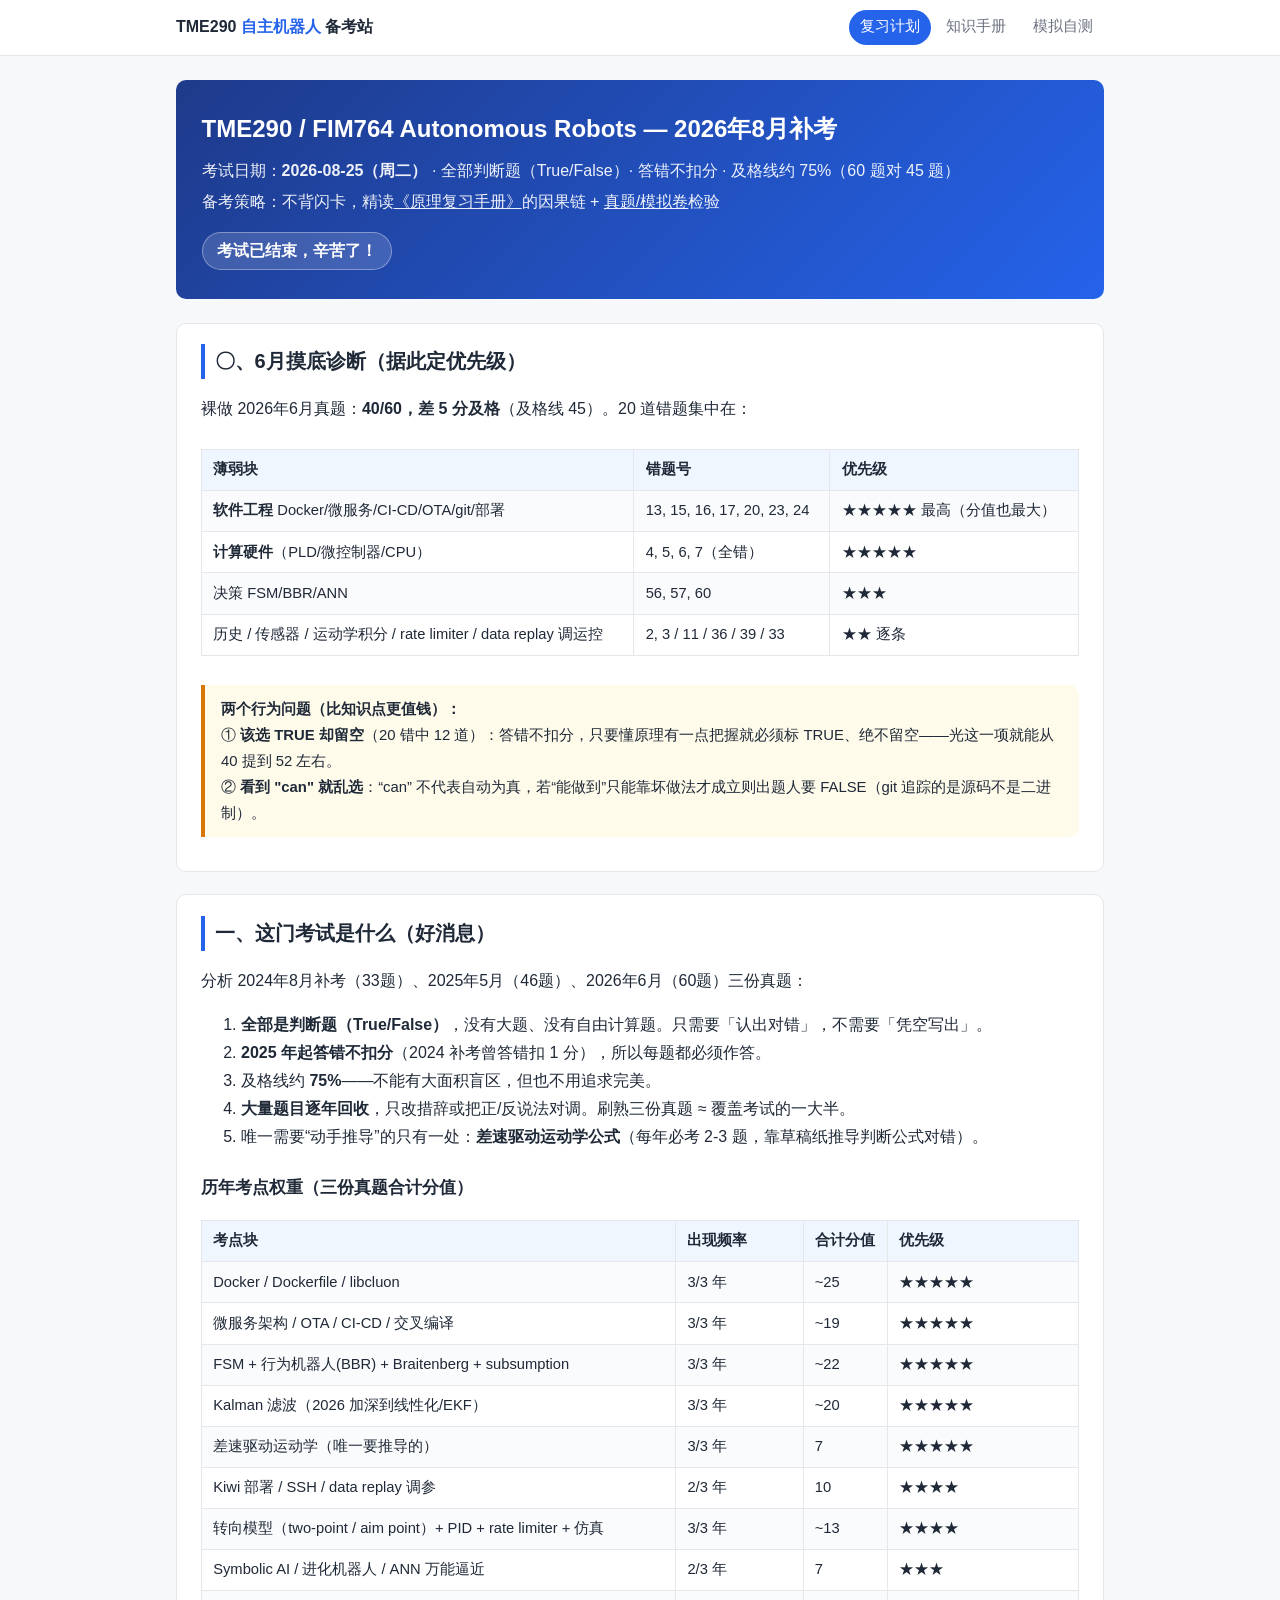
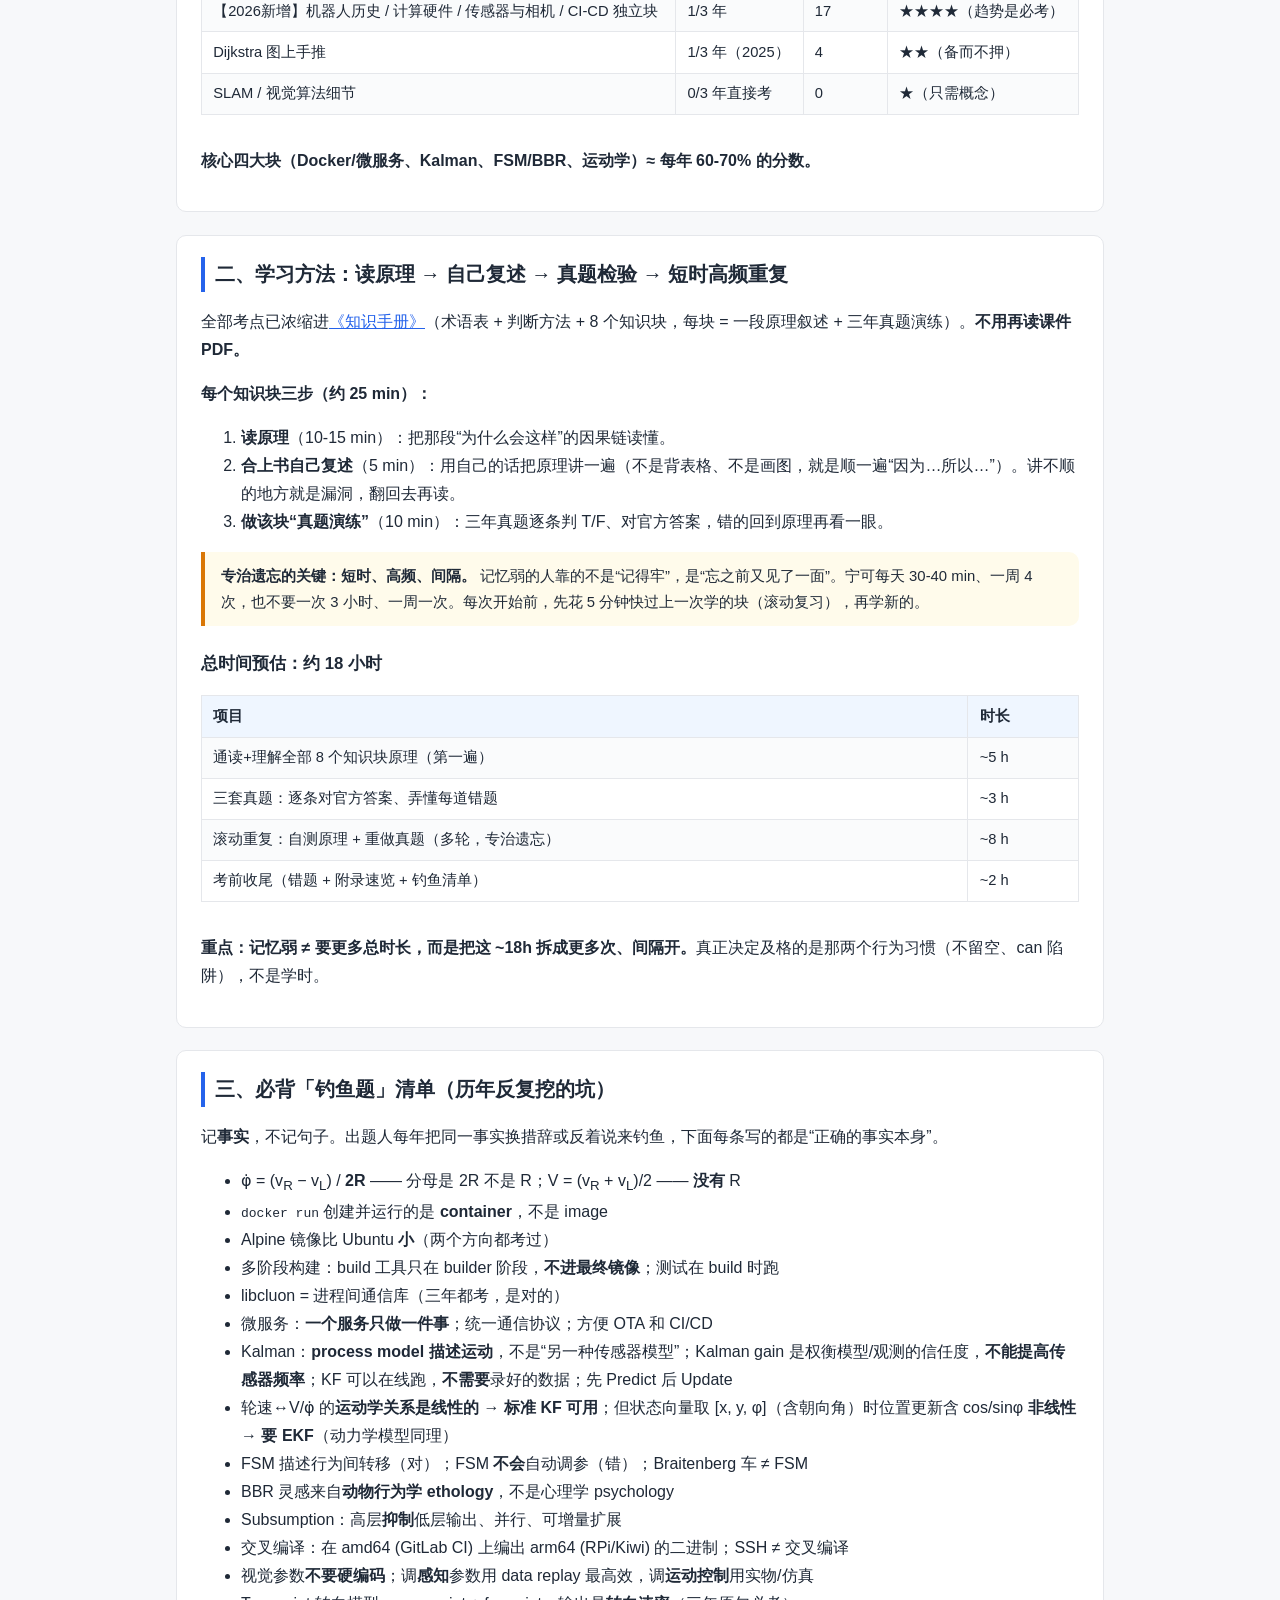
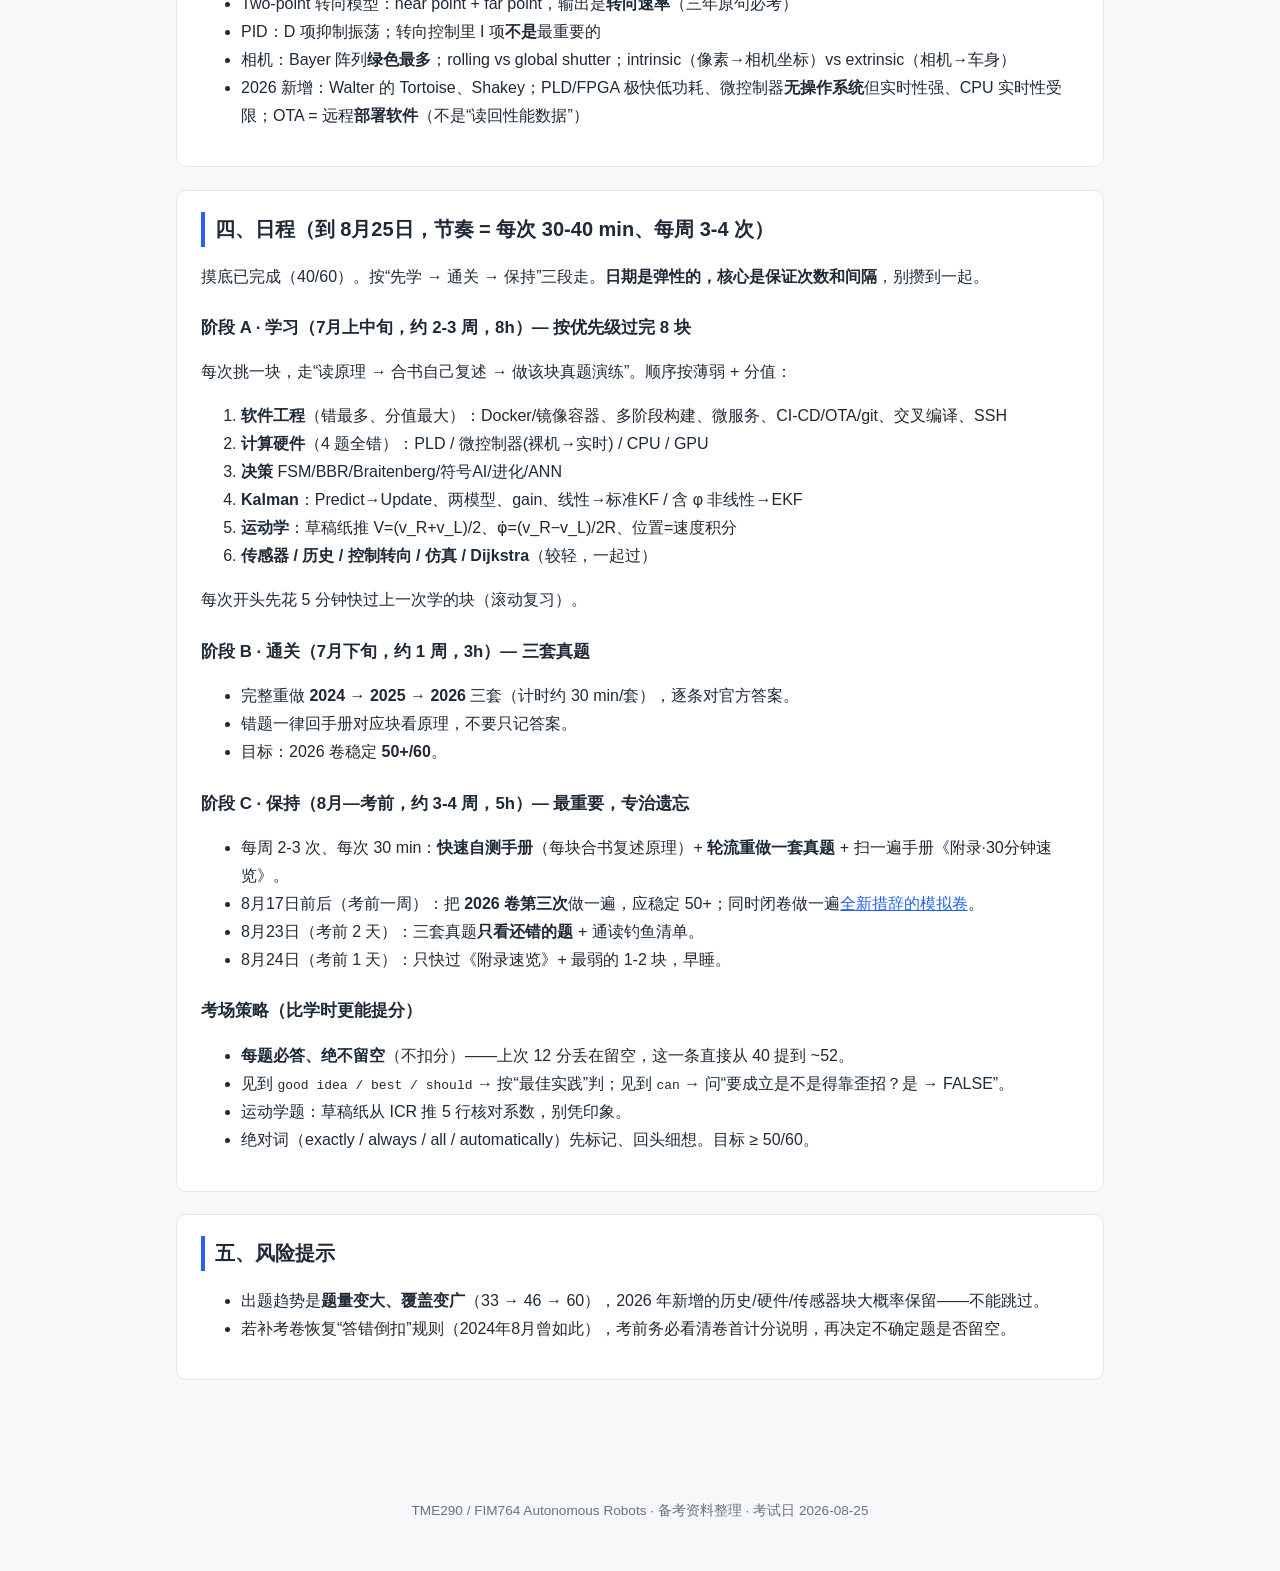
==== index.html @ 830fa100 "TME290 备考网站：复习计划 + 知识手册 + 交互式模拟自测 Co-Authored-By: Claude Fable 5 <noreply@anthropic.com>" ====
<!DOCTYPE html>
<html lang="zh-CN">
<head>
<meta charset="UTF-8">
<meta name="viewport" content="width=device-width, initial-scale=1.0">
<title>TME290 补考备考 · 复习计划</title>
<link rel="stylesheet" href="style.css">
<link rel="icon" href="data:image/svg+xml,<svg xmlns='http://www.w3.org/2000/svg' viewBox='0 0 100 100'><text y='.9em' font-size='90'>🤖</text></svg>">
</head>
<body>

<nav class="nav">
  <div class="nav-inner">
    <a class="brand" href="index.html">TME290 <span>自主机器人</span> 备考站</a>
    <div class="links">
      <a href="index.html" class="active">复习计划</a>
      <a href="handbook.html">知识手册</a>
      <a href="exam.html">模拟自测</a>
    </div>
  </div>
</nav>

<div class="wrap">

<div class="hero">
  <h1>TME290 / FIM764 Autonomous Robots — 2026年8月补考</h1>
  <p>考试日期：<strong>2026-08-25（周二）</strong> · 全部判断题（True/False）· 答错不扣分 · 及格线约 75%（60 题对 45 题）</p>
  <p>备考策略：不背闪卡，精读<a href="handbook.html" style="color:#fff;text-decoration:underline">《原理复习手册》</a>的因果链 + <a href="exam.html" style="color:#fff;text-decoration:underline">真题/模拟卷</a>检验</p>
  <div class="countdown" id="countdown"></div>
</div>

<div class="card">
  <h2>〇、6月摸底诊断（据此定优先级）</h2>
  <p>裸做 2026年6月真题：<strong>40/60，差 5 分及格</strong>（及格线 45）。20 道错题集中在：</p>
  <div class="table-scroll">
  <table>
    <tr><th>薄弱块</th><th>错题号</th><th>优先级</th></tr>
    <tr><td><strong>软件工程</strong> Docker/微服务/CI-CD/OTA/git/部署</td><td>13, 15, 16, 17, 20, 23, 24</td><td>★★★★★ 最高（分值也最大）</td></tr>
    <tr><td><strong>计算硬件</strong>（PLD/微控制器/CPU）</td><td>4, 5, 6, 7（全错）</td><td>★★★★★</td></tr>
    <tr><td>决策 FSM/BBR/ANN</td><td>56, 57, 60</td><td>★★★</td></tr>
    <tr><td>历史 / 传感器 / 运动学积分 / rate limiter / data replay 调运控</td><td>2, 3 / 11 / 36 / 39 / 33</td><td>★★ 逐条</td></tr>
  </table>
  </div>
  <div class="hint">
    <strong>两个行为问题（比知识点更值钱）：</strong><br>
    ① <strong>该选 TRUE 却留空</strong>（20 错中 12 道）：答错不扣分，只要懂原理有一点把握就必须标 TRUE、绝不留空——光这一项就能从 40 提到 52 左右。<br>
    ② <strong>看到 "can" 就乱选</strong>：“can” 不代表自动为真，若“能做到”只能靠坏做法才成立则出题人要 FALSE（git 追踪的是源码不是二进制）。
  </div>
</div>

<div class="card">
  <h2>一、这门考试是什么（好消息）</h2>
  <p>分析 2024年8月补考（33题）、2025年5月（46题）、2026年6月（60题）三份真题：</p>
  <ol>
    <li><strong>全部是判断题（True/False）</strong>，没有大题、没有自由计算题。只需要「认出对错」，不需要「凭空写出」。</li>
    <li><strong>2025 年起答错不扣分</strong>（2024 补考曾答错扣 1 分），所以每题都必须作答。</li>
    <li>及格线约 <strong>75%</strong>——不能有大面积盲区，但也不用追求完美。</li>
    <li><strong>大量题目逐年回收</strong>，只改措辞或把正/反说法对调。刷熟三份真题 ≈ 覆盖考试的一大半。</li>
    <li>唯一需要“动手推导”的只有一处：<strong>差速驱动运动学公式</strong>（每年必考 2-3 题，靠草稿纸推导判断公式对错）。</li>
  </ol>

  <h3>历年考点权重（三份真题合计分值）</h3>
  <div class="table-scroll">
  <table>
    <tr><th>考点块</th><th>出现频率</th><th>合计分值</th><th>优先级</th></tr>
    <tr><td>Docker / Dockerfile / libcluon</td><td>3/3 年</td><td>~25</td><td>★★★★★</td></tr>
    <tr><td>微服务架构 / OTA / CI-CD / 交叉编译</td><td>3/3 年</td><td>~19</td><td>★★★★★</td></tr>
    <tr><td>FSM + 行为机器人(BBR) + Braitenberg + subsumption</td><td>3/3 年</td><td>~22</td><td>★★★★★</td></tr>
    <tr><td>Kalman 滤波（2026 加深到线性化/EKF）</td><td>3/3 年</td><td>~20</td><td>★★★★★</td></tr>
    <tr><td>差速驱动运动学（唯一要推导的）</td><td>3/3 年</td><td>7</td><td>★★★★★</td></tr>
    <tr><td>Kiwi 部署 / SSH / data replay 调参</td><td>2/3 年</td><td>10</td><td>★★★★</td></tr>
    <tr><td>转向模型（two-point / aim point）+ PID + rate limiter + 仿真</td><td>3/3 年</td><td>~13</td><td>★★★★</td></tr>
    <tr><td>Symbolic AI / 进化机器人 / ANN 万能逼近</td><td>2/3 年</td><td>7</td><td>★★★</td></tr>
    <tr><td>【2026新增】机器人历史 / 计算硬件 / 传感器与相机 / CI-CD 独立块</td><td>1/3 年</td><td>17</td><td>★★★★（趋势是必考）</td></tr>
    <tr><td>Dijkstra 图上手推</td><td>1/3 年（2025）</td><td>4</td><td>★★（备而不押）</td></tr>
    <tr><td>SLAM / 视觉算法细节</td><td>0/3 年直接考</td><td>0</td><td>★（只需概念）</td></tr>
  </table>
  </div>
  <p><strong>核心四大块（Docker/微服务、Kalman、FSM/BBR、运动学）≈ 每年 60-70% 的分数。</strong></p>
</div>

<div class="card">
  <h2>二、学习方法：读原理 → 自己复述 → 真题检验 → 短时高频重复</h2>
  <p>全部考点已浓缩进<a href="handbook.html">《知识手册》</a>（术语表 + 判断方法 + 8 个知识块，每块 = 一段原理叙述 + 三年真题演练）。<strong>不用再读课件 PDF。</strong></p>
  <p><strong>每个知识块三步（约 25 min）：</strong></p>
  <ol>
    <li><strong>读原理</strong>（10-15 min）：把那段“为什么会这样”的因果链读懂。</li>
    <li><strong>合上书自己复述</strong>（5 min）：用自己的话把原理讲一遍（不是背表格、不是画图，就是顺一遍“因为…所以…”）。讲不顺的地方就是漏洞，翻回去再读。</li>
    <li><strong>做该块“真题演练”</strong>（10 min）：三年真题逐条判 T/F、对官方答案，错的回到原理再看一眼。</li>
  </ol>
  <div class="hint">
    <strong>专治遗忘的关键：短时、高频、间隔。</strong>
    记忆弱的人靠的不是“记得牢”，是“忘之前又见了一面”。宁可每天 30-40 min、一周 4 次，也不要一次 3 小时、一周一次。每次开始前，先花 5 分钟快过上一次学的块（滚动复习），再学新的。
  </div>
  <h3>总时间预估：约 18 小时</h3>
  <div class="table-scroll">
  <table>
    <tr><th>项目</th><th>时长</th></tr>
    <tr><td>通读+理解全部 8 个知识块原理（第一遍）</td><td>~5 h</td></tr>
    <tr><td>三套真题：逐条对官方答案、弄懂每道错题</td><td>~3 h</td></tr>
    <tr><td>滚动重复：自测原理 + 重做真题（多轮，专治遗忘）</td><td>~8 h</td></tr>
    <tr><td>考前收尾（错题 + 附录速览 + 钓鱼清单）</td><td>~2 h</td></tr>
  </table>
  </div>
  <p><strong>重点：记忆弱 ≠ 要更多总时长，而是把这 ~18h 拆成更多次、间隔开。</strong>真正决定及格的是那两个行为习惯（不留空、can 陷阱），不是学时。</p>
</div>

<div class="card">
  <h2>三、必背「钓鱼题」清单（历年反复挖的坑）</h2>
  <p>记<strong>事实</strong>，不记句子。出题人每年把同一事实换措辞或反着说来钓鱼，下面每条写的都是“正确的事实本身”。</p>
  <ul>
    <li>φ̇ = (v<sub>R</sub> − v<sub>L</sub>) / <strong>2R</strong> —— 分母是 2R 不是 R；V = (v<sub>R</sub> + v<sub>L</sub>)/2 —— <strong>没有</strong> R</li>
    <li><code>docker run</code> 创建并运行的是 <strong>container</strong>，不是 image</li>
    <li>Alpine 镜像比 Ubuntu <strong>小</strong>（两个方向都考过）</li>
    <li>多阶段构建：build 工具只在 builder 阶段，<strong>不进最终镜像</strong>；测试在 build 时跑</li>
    <li>libcluon = 进程间通信库（三年都考，是对的）</li>
    <li>微服务：<strong>一个服务只做一件事</strong>；统一通信协议；方便 OTA 和 CI/CD</li>
    <li>Kalman：<strong>process model 描述运动</strong>，不是“另一种传感器模型”；Kalman gain 是权衡模型/观测的信任度，<strong>不能提高传感器频率</strong>；KF 可以在线跑，<strong>不需要</strong>录好的数据；先 Predict 后 Update</li>
    <li>轮速↔V/φ̇ 的<strong>运动学关系是线性的 → 标准 KF 可用</strong>；但状态向量取 [x, y, φ]（含朝向角）时位置更新含 cos/sinφ <strong>非线性 → 要 EKF</strong>（动力学模型同理）</li>
    <li>FSM 描述行为间转移（对）；FSM <strong>不会</strong>自动调参（错）；Braitenberg 车 ≠ FSM</li>
    <li>BBR 灵感来自<strong>动物行为学 ethology</strong>，不是心理学 psychology</li>
    <li>Subsumption：高层<strong>抑制</strong>低层输出、并行、可增量扩展</li>
    <li>交叉编译：在 amd64 (GitLab CI) 上编出 arm64 (RPi/Kiwi) 的二进制；SSH ≠ 交叉编译</li>
    <li>视觉参数<strong>不要硬编码</strong>；调<strong>感知</strong>参数用 data replay 最高效，调<strong>运动控制</strong>用实物/仿真</li>
    <li>Two-point 转向模型：near point + far point，输出是<strong>转向速率</strong>（三年原句必考）</li>
    <li>PID：D 项抑制振荡；转向控制里 I 项<strong>不是</strong>最重要的</li>
    <li>相机：Bayer 阵列<strong>绿色最多</strong>；rolling vs global shutter；intrinsic（像素→相机坐标）vs extrinsic（相机→车身）</li>
    <li>2026 新增：Walter 的 Tortoise、Shakey；PLD/FPGA 极快低功耗、微控制器<strong>无操作系统</strong>但实时性强、CPU 实时性受限；OTA = 远程<strong>部署软件</strong>（不是“读回性能数据”）</li>
  </ul>
</div>

<div class="card">
  <h2>四、日程（到 8月25日，节奏 = 每次 30-40 min、每周 3-4 次）</h2>
  <p>摸底已完成（40/60）。按“先学 → 通关 → 保持”三段走。<strong>日期是弹性的，核心是保证次数和间隔</strong>，别攒到一起。</p>

  <h3>阶段 A · 学习（7月上中旬，约 2-3 周，8h）— 按优先级过完 8 块</h3>
  <p>每次挑一块，走“读原理 → 合书自己复述 → 做该块真题演练”。顺序按薄弱 + 分值：</p>
  <ol>
    <li><strong>软件工程</strong>（错最多、分值最大）：Docker/镜像容器、多阶段构建、微服务、CI-CD/OTA/git、交叉编译、SSH</li>
    <li><strong>计算硬件</strong>（4 题全错）：PLD / 微控制器(裸机→实时) / CPU / GPU</li>
    <li><strong>决策</strong> FSM/BBR/Braitenberg/符号AI/进化/ANN</li>
    <li><strong>Kalman</strong>：Predict→Update、两模型、gain、线性→标准KF / 含 φ 非线性→EKF</li>
    <li><strong>运动学</strong>：草稿纸推 V=(v_R+v_L)/2、φ̇=(v_R−v_L)/2R、位置=速度积分</li>
    <li><strong>传感器 / 历史 / 控制转向 / 仿真 / Dijkstra</strong>（较轻，一起过）</li>
  </ol>
  <p>每次开头先花 5 分钟快过上一次学的块（滚动复习）。</p>

  <h3>阶段 B · 通关（7月下旬，约 1 周，3h）— 三套真题</h3>
  <ul>
    <li>完整重做 <strong>2024 → 2025 → 2026</strong> 三套（计时约 30 min/套），逐条对官方答案。</li>
    <li>错题一律回手册对应块看原理，不要只记答案。</li>
    <li>目标：2026 卷稳定 <strong>50+/60</strong>。</li>
  </ul>

  <h3>阶段 C · 保持（8月—考前，约 3-4 周，5h）— 最重要，专治遗忘</h3>
  <ul>
    <li>每周 2-3 次、每次 30 min：<strong>快速自测手册</strong>（每块合书复述原理）+ <strong>轮流重做一套真题</strong> + 扫一遍手册《附录·30分钟速览》。</li>
    <li>8月17日前后（考前一周）：把 <strong>2026 卷第三次</strong>做一遍，应稳定 50+；同时闭卷做一遍<a href="exam.html">全新措辞的模拟卷</a>。</li>
    <li>8月23日（考前 2 天）：三套真题<strong>只看还错的题</strong> + 通读钓鱼清单。</li>
    <li>8月24日（考前 1 天）：只快过《附录速览》+ 最弱的 1-2 块，早睡。</li>
  </ul>

  <h3>考场策略（比学时更能提分）</h3>
  <ul>
    <li><strong>每题必答、绝不留空</strong>（不扣分）——上次 12 分丢在留空，这一条直接从 40 提到 ~52。</li>
    <li>见到 <code>good idea / best / should</code> → 按“最佳实践”判；见到 <code>can</code> → 问“要成立是不是得靠歪招？是 → FALSE”。</li>
    <li>运动学题：草稿纸从 ICR 推 5 行核对系数，别凭印象。</li>
    <li>绝对词（exactly / always / all / automatically）先标记、回头细想。目标 ≥ 50/60。</li>
  </ul>
</div>

<div class="card">
  <h2>五、风险提示</h2>
  <ul>
    <li>出题趋势是<strong>题量变大、覆盖变广</strong>（33 → 46 → 60），2026 年新增的历史/硬件/传感器块大概率保留——不能跳过。</li>
    <li>若补考卷恢复“答错倒扣”规则（2024年8月曾如此），考前务必看清卷首计分说明，再决定不确定题是否留空。</li>
  </ul>
</div>

</div>

<footer>TME290 / FIM764 Autonomous Robots · 备考资料整理 · 考试日 2026-08-25</footer>

<script>
(function () {
  var exam = new Date(2026, 7, 25); // 2026-08-25
  var days = Math.ceil((exam - new Date()) / 86400000);
  var el = document.getElementById('countdown');
  if (days > 1) el.textContent = '距考试还有 ' + days + ' 天';
  else if (days === 1) el.textContent = '明天考试，早睡！';
  else if (days === 0) el.textContent = '今天考试，每题必答、绝不留空！';
  else el.textContent = '考试已结束，辛苦了！';
})();
</script>
</body>
</html>
---- style.css ----
:root {
  --bg: #f7f8fa;
  --card: #ffffff;
  --ink: #1f2937;
  --muted: #6b7280;
  --line: #e5e7eb;
  --accent: #2563eb;
  --accent-soft: #eff6ff;
  --true: #059669;
  --true-soft: #ecfdf5;
  --false: #dc2626;
  --false-soft: #fef2f2;
  --warn: #d97706;
  --warn-soft: #fffbeb;
  --radius: 10px;
}

* { box-sizing: border-box; }

html { scroll-behavior: smooth; scroll-padding-top: 4.5rem; }

body {
  margin: 0;
  font-family: -apple-system, BlinkMacSystemFont, "Segoe UI", "PingFang SC",
    "Hiragino Sans GB", "Microsoft YaHei", "Noto Sans SC", sans-serif;
  background: var(--bg);
  color: var(--ink);
  line-height: 1.75;
}

/* ---------- Top nav ---------- */
.nav {
  position: sticky;
  top: 0;
  z-index: 50;
  background: rgba(255, 255, 255, 0.92);
  backdrop-filter: blur(8px);
  border-bottom: 1px solid var(--line);
}
.nav-inner {
  max-width: 960px;
  margin: 0 auto;
  padding: 0.6rem 1rem;
  display: flex;
  align-items: center;
  gap: 1rem;
  flex-wrap: wrap;
}
.nav .brand {
  font-weight: 700;
  color: var(--ink);
  text-decoration: none;
  font-size: 1rem;
}
.nav .brand span { color: var(--accent); }
.nav .links { display: flex; gap: 0.25rem; margin-left: auto; }
.nav .links a {
  text-decoration: none;
  color: var(--muted);
  padding: 0.3rem 0.7rem;
  border-radius: 999px;
  font-size: 0.92rem;
}
.nav .links a:hover { background: var(--accent-soft); color: var(--accent); }
.nav .links a.active { background: var(--accent); color: #fff; }

/* ---------- Layout ---------- */
.wrap { max-width: 960px; margin: 0 auto; padding: 1.5rem 1rem 4rem; }

.hero {
  background: linear-gradient(135deg, #1e3a8a, #2563eb);
  color: #fff;
  border-radius: var(--radius);
  padding: 1.8rem 1.6rem;
  margin-bottom: 1.5rem;
}
.hero h1 { margin: 0 0 0.4rem; font-size: 1.5rem; }
.hero p { margin: 0.2rem 0; opacity: 0.92; }
.hero .countdown {
  display: inline-block;
  margin-top: 0.8rem;
  background: rgba(255, 255, 255, 0.15);
  border: 1px solid rgba(255, 255, 255, 0.35);
  border-radius: 999px;
  padding: 0.25rem 0.9rem;
  font-weight: 600;
}

.card {
  background: var(--card);
  border: 1px solid var(--line);
  border-radius: var(--radius);
  padding: 1.3rem 1.5rem;
  margin-bottom: 1.4rem;
}
.card > h2 { margin-top: 0; }

h2 {
  font-size: 1.25rem;
  border-left: 4px solid var(--accent);
  padding-left: 0.6rem;
  margin: 2rem 0 0.8rem;
}
h3 { font-size: 1.05rem; margin: 1.4rem 0 0.5rem; }

a { color: var(--accent); }

/* ---------- Tables ---------- */
.table-scroll { overflow-x: auto; }
table {
  border-collapse: collapse;
  width: 100%;
  font-size: 0.92rem;
  margin: 0.6rem 0 1rem;
}
th, td {
  border: 1px solid var(--line);
  padding: 0.45rem 0.7rem;
  text-align: left;
  vertical-align: top;
}
th { background: var(--accent-soft); }
tr:nth-child(even) td { background: #fafbfc; }

/* ---------- Badges ---------- */
.badge {
  display: inline-block;
  font-weight: 700;
  font-size: 0.8rem;
  border-radius: 6px;
  padding: 0 0.45rem;
  line-height: 1.5;
  vertical-align: middle;
}
.badge.t { background: var(--true-soft); color: var(--true); border: 1px solid #a7f3d0; }
.badge.f { background: var(--false-soft); color: var(--false); border: 1px solid #fecaca; }
.badge.warn { background: var(--warn-soft); color: var(--warn); border: 1px solid #fde68a; }
.badge.year { background: #f3f4f6; color: var(--muted); border: 1px solid var(--line); font-weight: 600; }

/* ---------- Handbook ---------- */
.principle {
  background: var(--accent-soft);
  border-left: 4px solid var(--accent);
  border-radius: 0 var(--radius) var(--radius) 0;
  padding: 0.9rem 1.1rem;
  margin: 0.8rem 0 1.1rem;
}
.principle p { margin: 0.4rem 0; }

ul.qlist { list-style: none; padding: 0; margin: 0.4rem 0 1.2rem; }
ul.qlist li {
  background: var(--card);
  border: 1px solid var(--line);
  border-radius: 8px;
  padding: 0.55rem 0.8rem;
  margin-bottom: 0.45rem;
  font-size: 0.93rem;
}
ul.qlist li .en { color: var(--ink); }
ul.qlist li .zh { color: var(--muted); display: block; margin-top: 0.15rem; }

dl.terms { margin: 0.5rem 0 1rem; }
dl.terms dt { font-weight: 700; margin-top: 0.7rem; }
dl.terms dd { margin: 0.1rem 0 0 0; color: #374151; }

.toc {
  background: var(--card);
  border: 1px solid var(--line);
  border-radius: var(--radius);
  padding: 0.9rem 1.2rem;
  margin-bottom: 1.5rem;
  font-size: 0.93rem;
}
.toc ol { margin: 0.4rem 0 0; padding-left: 1.4rem; columns: 2; }
.toc ol li { margin: 0.15rem 0; break-inside: avoid; }
@media (max-width: 640px) { .toc ol { columns: 1; } }

.hint {
  background: var(--warn-soft);
  border-left: 4px solid var(--warn);
  border-radius: 0 var(--radius) var(--radius) 0;
  padding: 0.7rem 1rem;
  margin: 0.8rem 0;
  font-size: 0.93rem;
}

/* ---------- Exam ---------- */
.exam-head { display: flex; align-items: center; gap: 1rem; flex-wrap: wrap; }
.exam-head .progress { margin-left: auto; color: var(--muted); font-size: 0.95rem; }

.section-title {
  font-size: 1rem;
  font-weight: 700;
  color: var(--accent);
  margin: 1.8rem 0 0.6rem;
  border-left: 4px solid var(--accent);
  padding-left: 0.6rem;
}

.question {
  background: var(--card);
  border: 1px solid var(--line);
  border-radius: var(--radius);
  padding: 0.8rem 1rem;
  margin-bottom: 0.6rem;
}
.question .stem { margin: 0 0 0.5rem; }
.question .num { font-weight: 700; color: var(--accent); margin-right: 0.4rem; }
.tf { display: flex; gap: 0.5rem; }
.tf button {
  font: inherit;
  font-weight: 700;
  padding: 0.25rem 1.3rem;
  border-radius: 8px;
  border: 1.5px solid var(--line);
  background: #fff;
  color: var(--muted);
  cursor: pointer;
}
.tf button:hover { border-color: var(--accent); color: var(--accent); }
.tf button.sel-t { background: var(--true); border-color: var(--true); color: #fff; }
.tf button.sel-f { background: var(--false); border-color: var(--false); color: #fff; }

.question.correct { border-color: #a7f3d0; background: var(--true-soft); }
.question.wrong { border-color: #fecaca; background: var(--false-soft); }
.question.blank-q { border-color: #fde68a; background: var(--warn-soft); }

.explain {
  margin-top: 0.5rem;
  padding-top: 0.5rem;
  border-top: 1px dashed var(--line);
  font-size: 0.9rem;
  color: #374151;
}

.exam-actions {
  position: sticky;
  bottom: 0;
  background: rgba(247, 248, 250, 0.95);
  backdrop-filter: blur(6px);
  padding: 0.8rem 0;
  display: flex;
  gap: 0.8rem;
  align-items: center;
  border-top: 1px solid var(--line);
}
.btn {
  font: inherit;
  font-weight: 600;
  padding: 0.5rem 1.4rem;
  border-radius: 8px;
  border: none;
  cursor: pointer;
}
.btn.primary { background: var(--accent); color: #fff; }
.btn.primary:hover { background: #1d4ed8; }
.btn.ghost { background: #fff; border: 1px solid var(--line); color: var(--muted); }
.btn.ghost:hover { color: var(--ink); }

.result-banner {
  border-radius: var(--radius);
  padding: 1.1rem 1.4rem;
  margin-bottom: 1.2rem;
  font-size: 1.05rem;
  border: 1px solid var(--line);
  background: var(--card);
}
.result-banner .score { font-size: 1.9rem; font-weight: 800; color: var(--accent); }

footer {
  text-align: center;
  color: var(--muted);
  font-size: 0.85rem;
  padding: 2rem 1rem 3rem;
}
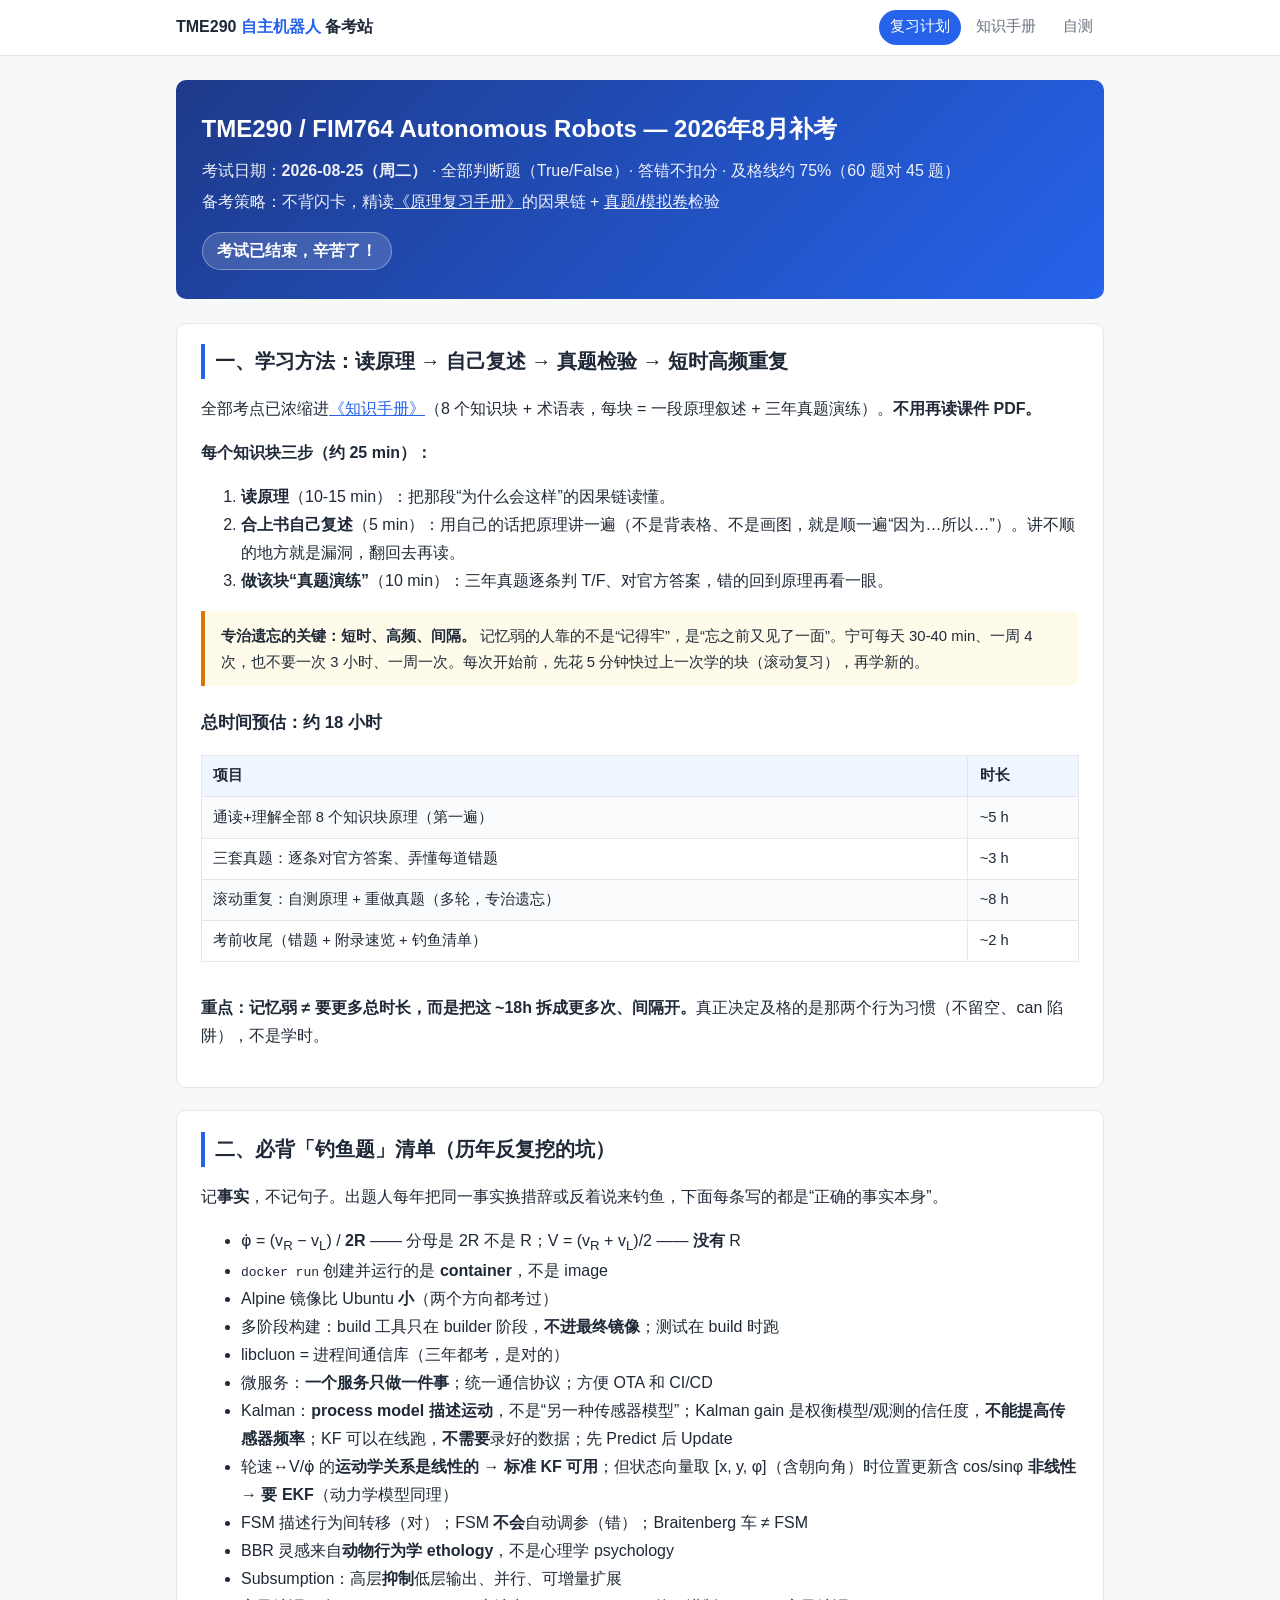
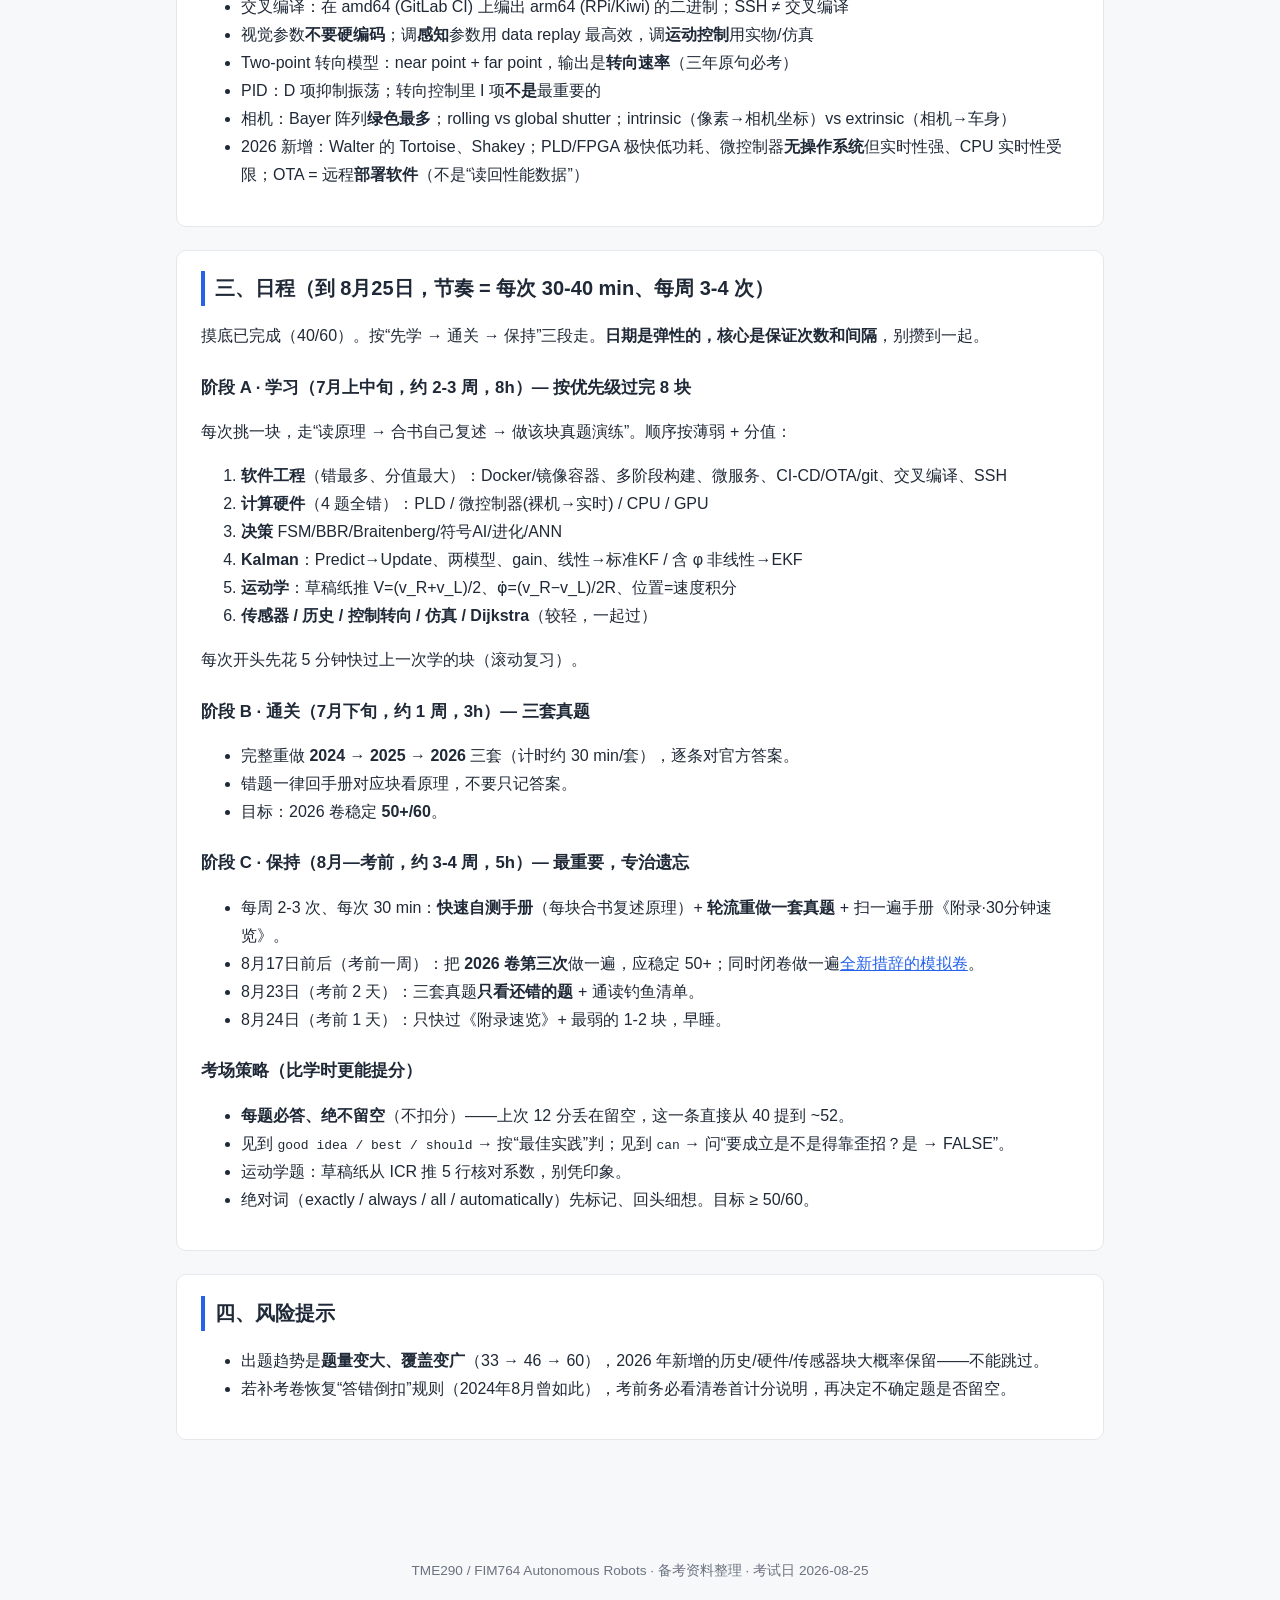
==== commit a20ef5be: "自测页收录 2024/2025/2026 三套真题（含官方答案、Dockerfile/Dijkstra 图题）并支持选卷；手册术语表移至页尾、删判断方法节；首页删摸底诊断与考试介绍模块；去掉答题计时显" ====
--- a/index.html
+++ b/index.html
@@ -2,7 +2,7 @@
 <html lang="zh-CN">
 <head>
 <meta charset="UTF-8">
-<meta name="viewport" content="width=device-width, initial-scale=1.0">
+<meta name="viewport" content="width=device-width, initial-scale=1.0, viewport-fit=cover">
 <title>TME290 补考备考 · 复习计划</title>
 <link rel="stylesheet" href="style.css">
 <link rel="icon" href="data:image/svg+xml,<svg xmlns='http://www.w3.org/2000/svg' viewBox='0 0 100 100'><text y='.9em' font-size='90'>🤖</text></svg>">
@@ -15,7 +15,7 @@
     <div class="links">
       <a href="index.html" class="active">复习计划</a>
       <a href="handbook.html">知识手册</a>
-      <a href="exam.html">模拟自测</a>
+      <a href="exam.html">自测</a>
     </div>
   </div>
 </nav>
@@ -30,58 +30,8 @@
 </div>
 
 <div class="card">
-  <h2>〇、6月摸底诊断（据此定优先级）</h2>
-  <p>裸做 2026年6月真题：<strong>40/60，差 5 分及格</strong>（及格线 45）。20 道错题集中在：</p>
-  <div class="table-scroll">
-  <table>
-    <tr><th>薄弱块</th><th>错题号</th><th>优先级</th></tr>
-    <tr><td><strong>软件工程</strong> Docker/微服务/CI-CD/OTA/git/部署</td><td>13, 15, 16, 17, 20, 23, 24</td><td>★★★★★ 最高（分值也最大）</td></tr>
-    <tr><td><strong>计算硬件</strong>（PLD/微控制器/CPU）</td><td>4, 5, 6, 7（全错）</td><td>★★★★★</td></tr>
-    <tr><td>决策 FSM/BBR/ANN</td><td>56, 57, 60</td><td>★★★</td></tr>
-    <tr><td>历史 / 传感器 / 运动学积分 / rate limiter / data replay 调运控</td><td>2, 3 / 11 / 36 / 39 / 33</td><td>★★ 逐条</td></tr>
-  </table>
-  </div>
-  <div class="hint">
-    <strong>两个行为问题（比知识点更值钱）：</strong><br>
-    ① <strong>该选 TRUE 却留空</strong>（20 错中 12 道）：答错不扣分，只要懂原理有一点把握就必须标 TRUE、绝不留空——光这一项就能从 40 提到 52 左右。<br>
-    ② <strong>看到 "can" 就乱选</strong>：“can” 不代表自动为真，若“能做到”只能靠坏做法才成立则出题人要 FALSE（git 追踪的是源码不是二进制）。
-  </div>
-</div>
-
-<div class="card">
-  <h2>一、这门考试是什么（好消息）</h2>
-  <p>分析 2024年8月补考（33题）、2025年5月（46题）、2026年6月（60题）三份真题：</p>
-  <ol>
-    <li><strong>全部是判断题（True/False）</strong>，没有大题、没有自由计算题。只需要「认出对错」，不需要「凭空写出」。</li>
-    <li><strong>2025 年起答错不扣分</strong>（2024 补考曾答错扣 1 分），所以每题都必须作答。</li>
-    <li>及格线约 <strong>75%</strong>——不能有大面积盲区，但也不用追求完美。</li>
-    <li><strong>大量题目逐年回收</strong>，只改措辞或把正/反说法对调。刷熟三份真题 ≈ 覆盖考试的一大半。</li>
-    <li>唯一需要“动手推导”的只有一处：<strong>差速驱动运动学公式</strong>（每年必考 2-3 题，靠草稿纸推导判断公式对错）。</li>
-  </ol>
-
-  <h3>历年考点权重（三份真题合计分值）</h3>
-  <div class="table-scroll">
-  <table>
-    <tr><th>考点块</th><th>出现频率</th><th>合计分值</th><th>优先级</th></tr>
-    <tr><td>Docker / Dockerfile / libcluon</td><td>3/3 年</td><td>~25</td><td>★★★★★</td></tr>
-    <tr><td>微服务架构 / OTA / CI-CD / 交叉编译</td><td>3/3 年</td><td>~19</td><td>★★★★★</td></tr>
-    <tr><td>FSM + 行为机器人(BBR) + Braitenberg + subsumption</td><td>3/3 年</td><td>~22</td><td>★★★★★</td></tr>
-    <tr><td>Kalman 滤波（2026 加深到线性化/EKF）</td><td>3/3 年</td><td>~20</td><td>★★★★★</td></tr>
-    <tr><td>差速驱动运动学（唯一要推导的）</td><td>3/3 年</td><td>7</td><td>★★★★★</td></tr>
-    <tr><td>Kiwi 部署 / SSH / data replay 调参</td><td>2/3 年</td><td>10</td><td>★★★★</td></tr>
-    <tr><td>转向模型（two-point / aim point）+ PID + rate limiter + 仿真</td><td>3/3 年</td><td>~13</td><td>★★★★</td></tr>
-    <tr><td>Symbolic AI / 进化机器人 / ANN 万能逼近</td><td>2/3 年</td><td>7</td><td>★★★</td></tr>
-    <tr><td>【2026新增】机器人历史 / 计算硬件 / 传感器与相机 / CI-CD 独立块</td><td>1/3 年</td><td>17</td><td>★★★★（趋势是必考）</td></tr>
-    <tr><td>Dijkstra 图上手推</td><td>1/3 年（2025）</td><td>4</td><td>★★（备而不押）</td></tr>
-    <tr><td>SLAM / 视觉算法细节</td><td>0/3 年直接考</td><td>0</td><td>★（只需概念）</td></tr>
-  </table>
-  </div>
-  <p><strong>核心四大块（Docker/微服务、Kalman、FSM/BBR、运动学）≈ 每年 60-70% 的分数。</strong></p>
-</div>
-
-<div class="card">
-  <h2>二、学习方法：读原理 → 自己复述 → 真题检验 → 短时高频重复</h2>
-  <p>全部考点已浓缩进<a href="handbook.html">《知识手册》</a>（术语表 + 判断方法 + 8 个知识块，每块 = 一段原理叙述 + 三年真题演练）。<strong>不用再读课件 PDF。</strong></p>
+  <h2>一、学习方法：读原理 → 自己复述 → 真题检验 → 短时高频重复</h2>
+  <p>全部考点已浓缩进<a href="handbook.html">《知识手册》</a>（8 个知识块 + 术语表，每块 = 一段原理叙述 + 三年真题演练）。<strong>不用再读课件 PDF。</strong></p>
   <p><strong>每个知识块三步（约 25 min）：</strong></p>
   <ol>
     <li><strong>读原理</strong>（10-15 min）：把那段“为什么会这样”的因果链读懂。</li>
@@ -106,7 +56,7 @@
 </div>
 
 <div class="card">
-  <h2>三、必背「钓鱼题」清单（历年反复挖的坑）</h2>
+  <h2>二、必背「钓鱼题」清单（历年反复挖的坑）</h2>
   <p>记<strong>事实</strong>，不记句子。出题人每年把同一事实换措辞或反着说来钓鱼，下面每条写的都是“正确的事实本身”。</p>
   <ul>
     <li>φ̇ = (v<sub>R</sub> − v<sub>L</sub>) / <strong>2R</strong> —— 分母是 2R 不是 R；V = (v<sub>R</sub> + v<sub>L</sub>)/2 —— <strong>没有</strong> R</li>
@@ -130,7 +80,7 @@
 </div>
 
 <div class="card">
-  <h2>四、日程（到 8月25日，节奏 = 每次 30-40 min、每周 3-4 次）</h2>
+  <h2>三、日程（到 8月25日，节奏 = 每次 30-40 min、每周 3-4 次）</h2>
   <p>摸底已完成（40/60）。按“先学 → 通关 → 保持”三段走。<strong>日期是弹性的，核心是保证次数和间隔</strong>，别攒到一起。</p>
 
   <h3>阶段 A · 学习（7月上中旬，约 2-3 周，8h）— 按优先级过完 8 块</h3>
@@ -170,7 +120,7 @@
 </div>
 
 <div class="card">
-  <h2>五、风险提示</h2>
+  <h2>四、风险提示</h2>
   <ul>
     <li>出题趋势是<strong>题量变大、覆盖变广</strong>（33 → 46 → 60），2026 年新增的历史/硬件/传感器块大概率保留——不能跳过。</li>
     <li>若补考卷恢复“答错倒扣”规则（2024年8月曾如此），考前务必看清卷首计分说明，再决定不确定题是否留空。</li>
--- a/style.css
+++ b/style.css
@@ -184,9 +184,93 @@
   font-size: 0.93rem;
 }
 
+/* ---------- Exam: one question per page ---------- */
+.single { max-width: 620px; margin: 0 auto; }
+.progressbar {
+  height: 6px;
+  background: var(--line);
+  border-radius: 999px;
+  overflow: hidden;
+  margin: 0.2rem 0 1rem;
+}
+.progressbar div {
+  height: 100%;
+  background: var(--accent);
+  border-radius: 999px;
+  transition: width 0.2s;
+}
+.qcard {
+  background: var(--card);
+  border: 1px solid var(--line);
+  border-radius: var(--radius);
+  padding: 1.5rem 1.4rem;
+}
+.qcard .meta {
+  display: flex;
+  justify-content: space-between;
+  gap: 0.8rem;
+  color: var(--muted);
+  font-size: 0.85rem;
+}
+.qcard .meta .sec { overflow: hidden; text-overflow: ellipsis; white-space: nowrap; }
+.qcard .meta span:last-child { white-space: nowrap; }
+.qcard .stem-big {
+  font-size: 1.15rem;
+  line-height: 1.75;
+  margin: 0.7rem 0 1.5rem;
+  min-height: 5.5rem;
+}
+.big-tf { display: flex; gap: 0.8rem; }
+.big-tf button {
+  flex: 1;
+  font: inherit;
+  font-size: 1.1rem;
+  font-weight: 800;
+  padding: 1rem 0;
+  border-radius: 12px;
+  background: #fff;
+  cursor: pointer;
+}
+.big-tf .bf { border: 2px solid #fecaca; color: var(--false); }
+.big-tf .bt { border: 2px solid #a7f3d0; color: var(--true); }
+.big-tf .bf:hover { background: var(--false-soft); }
+.big-tf .bt:hover { background: var(--true-soft); }
+.big-tf .bf.sel { background: var(--false); border-color: var(--false); color: #fff; }
+.big-tf .bt.sel { background: var(--true); border-color: var(--true); color: #fff; }
+.qnav { display: flex; justify-content: space-between; margin-top: 1.1rem; }
+.exam-pick { cursor: pointer; margin-bottom: 0.9rem; transition: border-color 0.15s, box-shadow 0.15s; }
+.exam-pick:hover { border-color: var(--accent); box-shadow: 0 2px 10px rgba(37, 99, 235, 0.12); }
+
+.ctx {
+  background: #f8fafc;
+  border: 1px solid var(--line);
+  border-radius: 8px;
+  padding: 0.6rem 0.8rem;
+  margin: 0.7rem 0;
+  font-size: 0.88rem;
+}
+.ctx summary { cursor: pointer; }
+.ctx ul { margin: 0.4rem 0 0.2rem; padding-left: 1.3rem; }
+.ctx pre {
+  overflow-x: auto;
+  font-size: 0.72rem;
+  line-height: 1.5;
+  background: #0f172a;
+  color: #e2e8f0;
+  padding: 0.6rem 0.7rem;
+  border-radius: 6px;
+  margin: 0.3rem 0 0;
+}
+.ctx-grid { display: grid; grid-template-columns: 1fr 1fr; gap: 0.7rem; margin-top: 0.4rem; }
+.ctx-grid > div { min-width: 0; }
+.ctx-label { font-weight: 700; }
+.ctx svg { display: block; max-width: 100%; height: auto; margin-top: 0.5rem; background: #fff; border-radius: 6px; }
+@media (max-width: 900px) { .ctx-grid { grid-template-columns: 1fr; } }
+.kbd-hint { text-align: center; color: var(--muted); font-size: 0.8rem; margin-top: 0.9rem; }
+.blank-links a { margin-right: 0.5rem; }
+
 /* ---------- Exam ---------- */
-.exam-head { display: flex; align-items: center; gap: 1rem; flex-wrap: wrap; }
-.exam-head .progress { margin-left: auto; color: var(--muted); font-size: 0.95rem; }
+.exam-actions .progress { margin-left: auto; color: var(--muted); font-size: 0.95rem; }
 
 .section-title {
   font-size: 1rem;
@@ -238,7 +322,7 @@
   bottom: 0;
   background: rgba(247, 248, 250, 0.95);
   backdrop-filter: blur(6px);
-  padding: 0.8rem 0;
+  padding: 0.8rem 0 calc(0.8rem + env(safe-area-inset-bottom));
   display: flex;
   gap: 0.8rem;
   align-items: center;
@@ -273,3 +357,46 @@
   font-size: 0.85rem;
   padding: 2rem 1rem 3rem;
 }
+
+/* ---------- Mobile ---------- */
+@media (max-width: 640px) {
+  html { scroll-padding-top: 6.5rem; }
+
+  .nav-inner { padding: 0.5rem 0.8rem; gap: 0.3rem; }
+  .nav .brand { font-size: 0.92rem; }
+  .nav .links { width: 100%; margin-left: 0; }
+  .nav .links a { flex: 1; text-align: center; padding: 0.3rem 0.2rem; font-size: 0.88rem; }
+
+  .wrap { padding: 1rem 0.75rem 4.5rem; }
+  .hero { padding: 1.2rem 1rem; }
+  .hero h1 { font-size: 1.18rem; line-height: 1.5; }
+  .hero p { font-size: 0.92rem; }
+  .card { padding: 1rem 0.9rem; }
+  h2 { font-size: 1.1rem; }
+  h3 { font-size: 1rem; }
+
+  table { font-size: 0.84rem; }
+  th, td { padding: 0.35rem 0.5rem; }
+
+  .principle, .hint { padding: 0.7rem 0.8rem; font-size: 0.93rem; }
+  ul.qlist li { font-size: 0.9rem; padding: 0.5rem 0.65rem; }
+  dl.terms dd { font-size: 0.93rem; }
+
+  .question { padding: 0.7rem 0.75rem; }
+  .question .stem { font-size: 0.95rem; }
+  .tf button { flex: 1; padding: 0.55rem 0; font-size: 1rem; }
+  .explain { font-size: 0.88rem; }
+
+  .qcard { padding: 1.1rem 1rem; }
+  .qcard .stem-big { font-size: 1.05rem; min-height: 6.5rem; }
+  .big-tf button { padding: 1.1rem 0; }
+  .kbd-hint { display: none; }
+
+  .exam-actions { flex-wrap: wrap; gap: 0.6rem; }
+  .btn { padding: 0.55rem 1.1rem; }
+  .exam-actions .progress { width: 100%; margin: 0; text-align: center; font-size: 0.88rem; }
+
+  .result-banner { padding: 0.9rem 1rem; font-size: 0.95rem; }
+  .result-banner .score { font-size: 1.6rem; }
+}
+
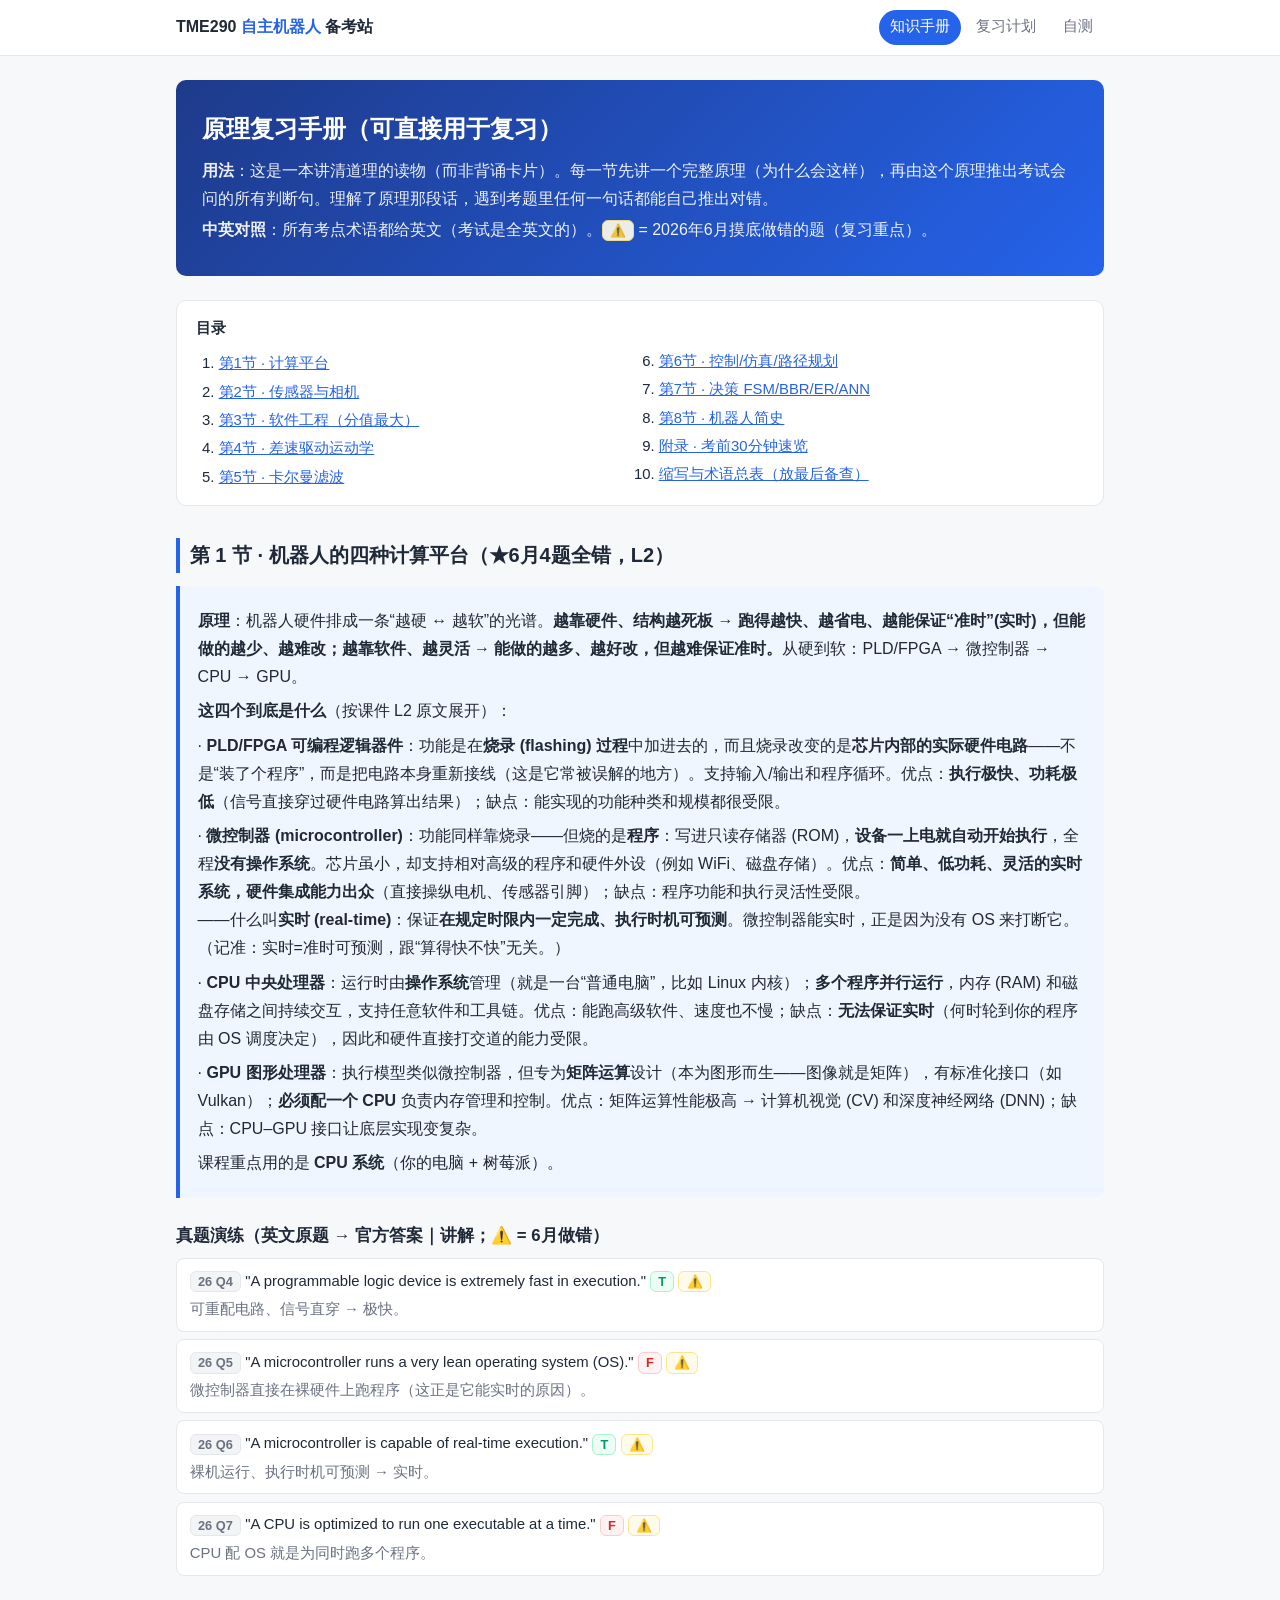
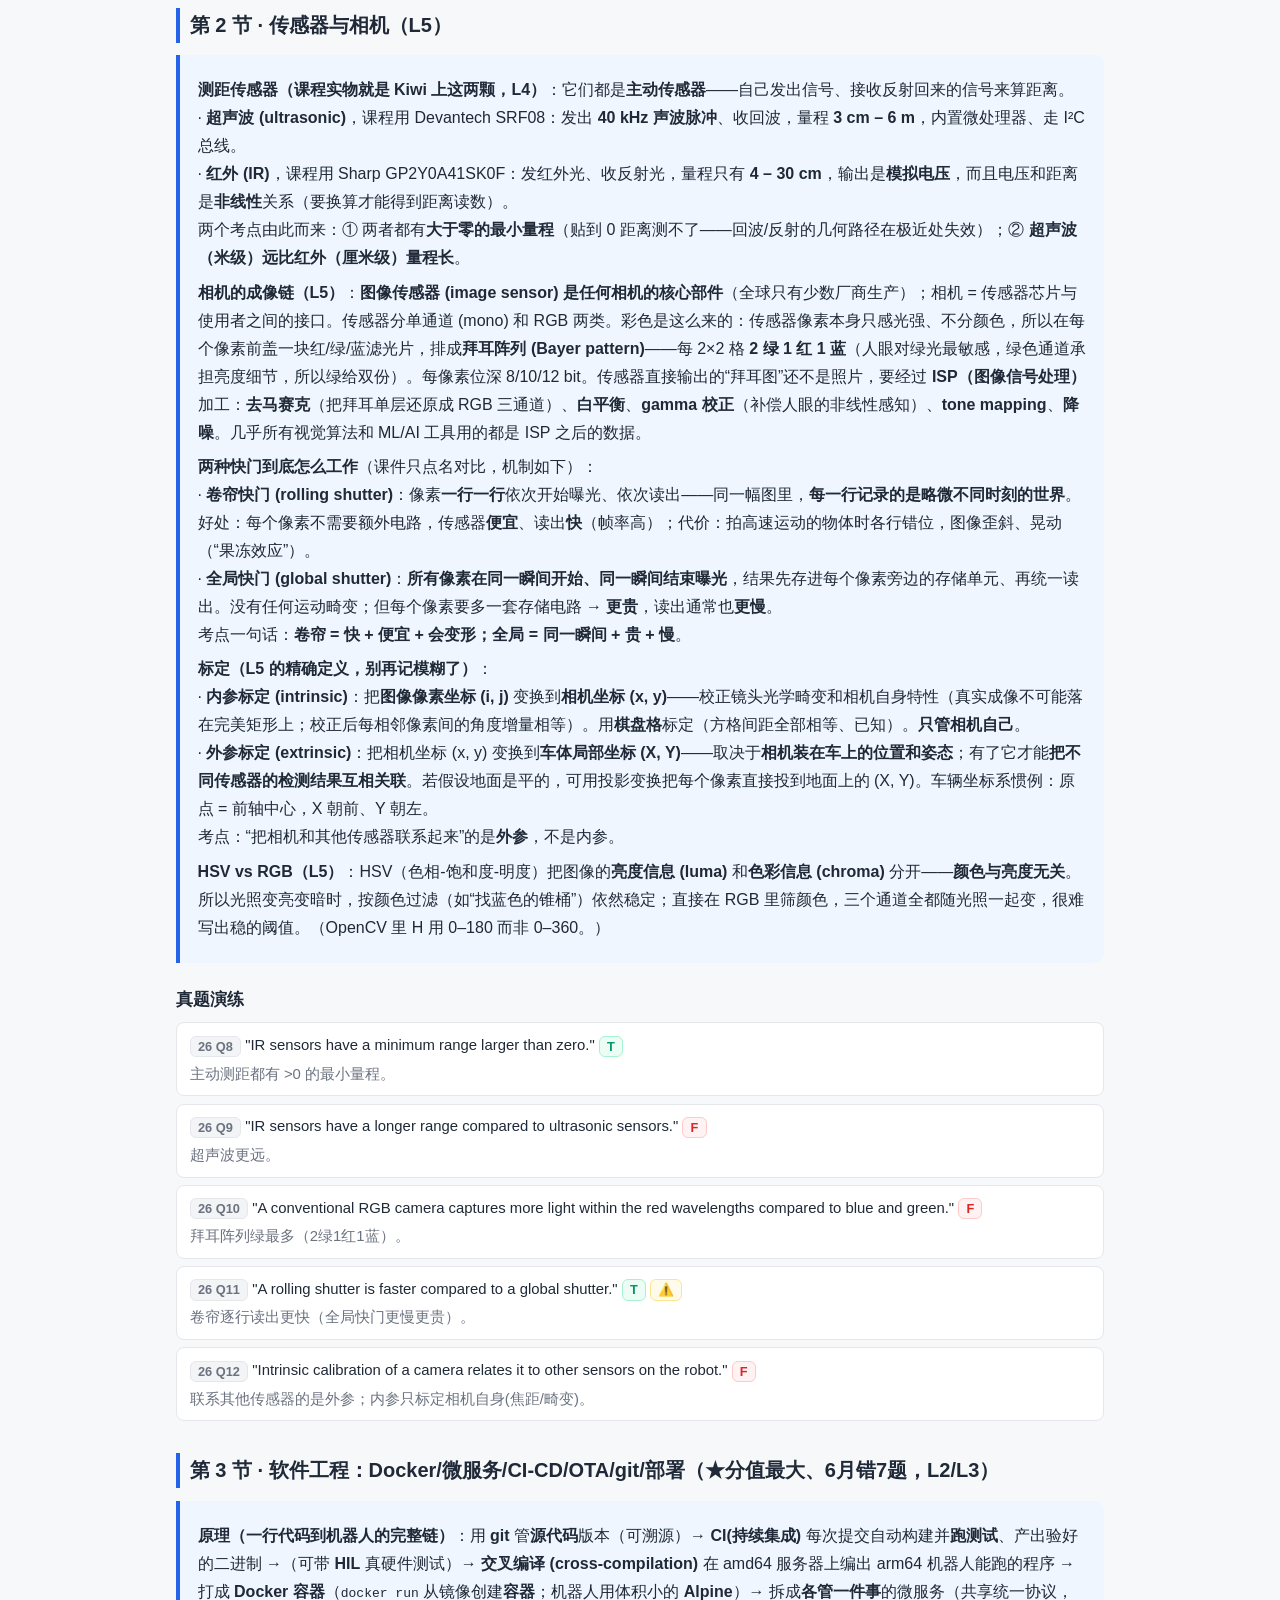
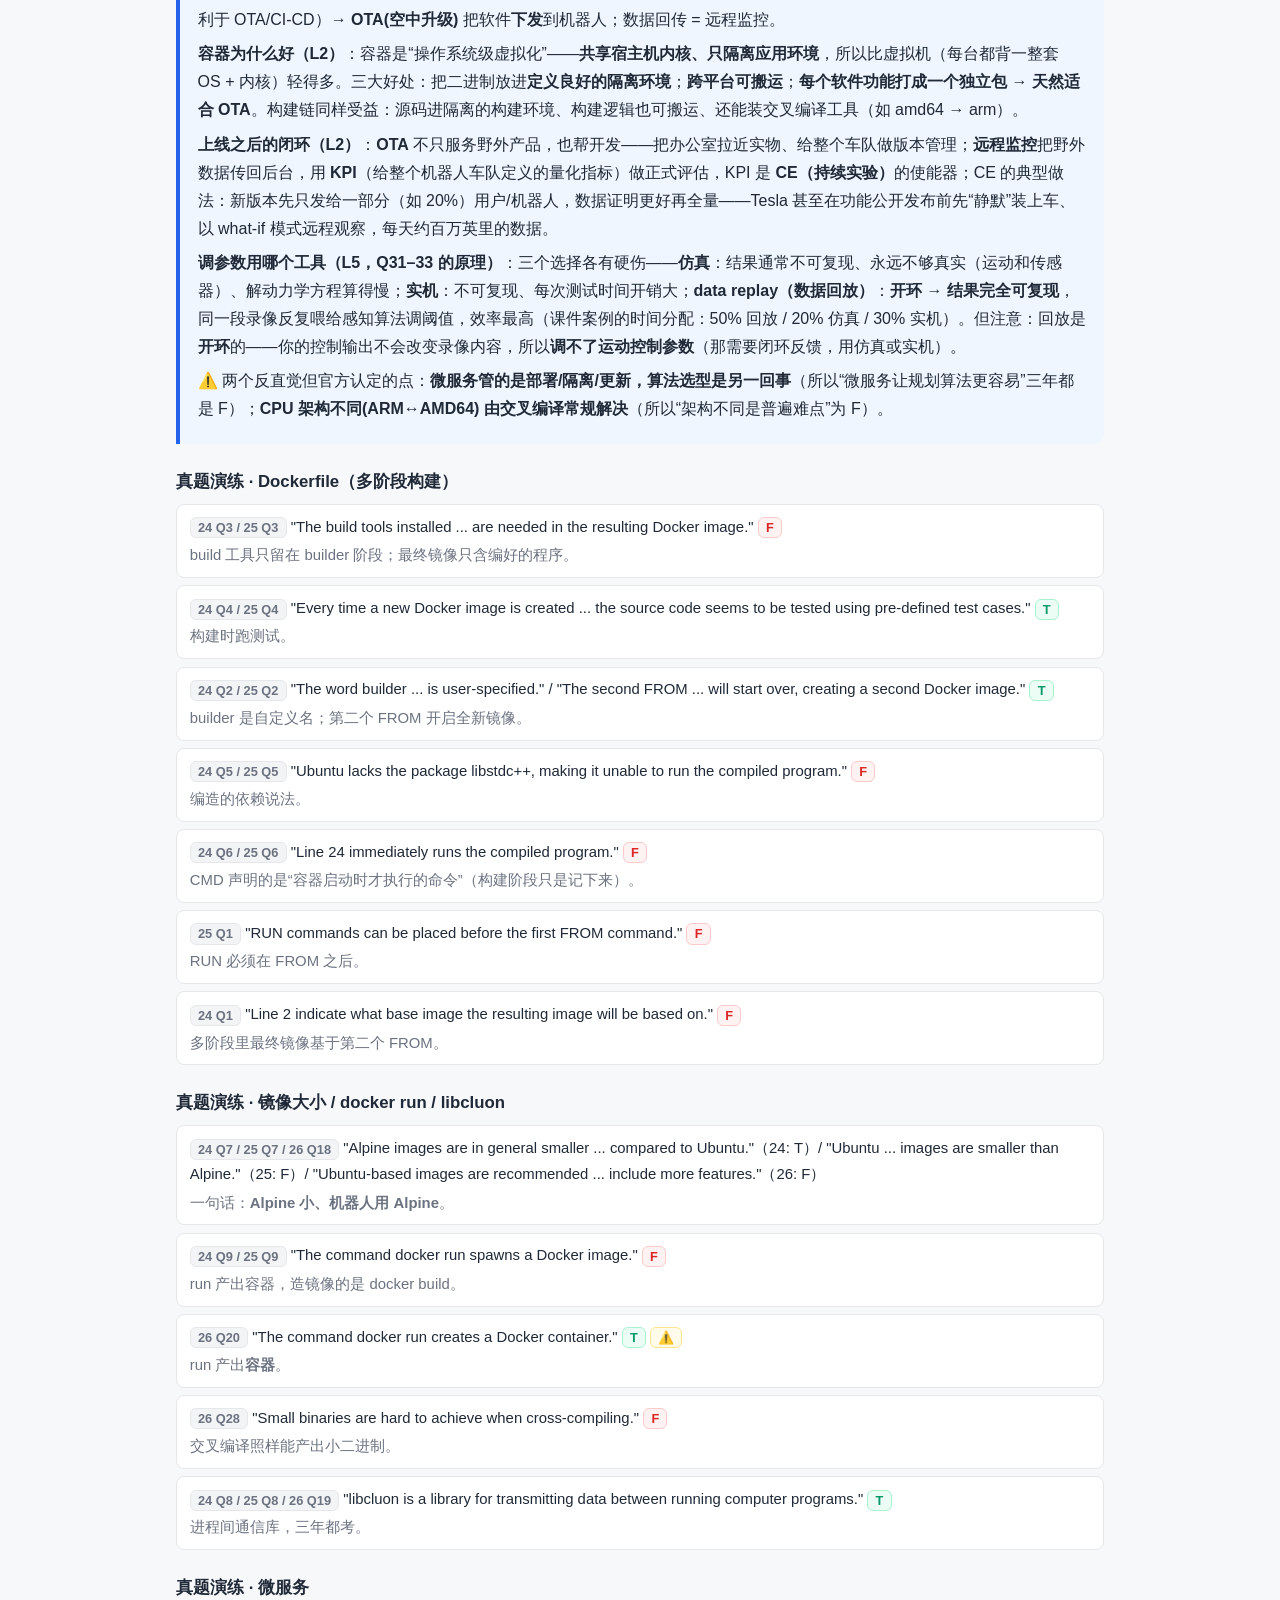
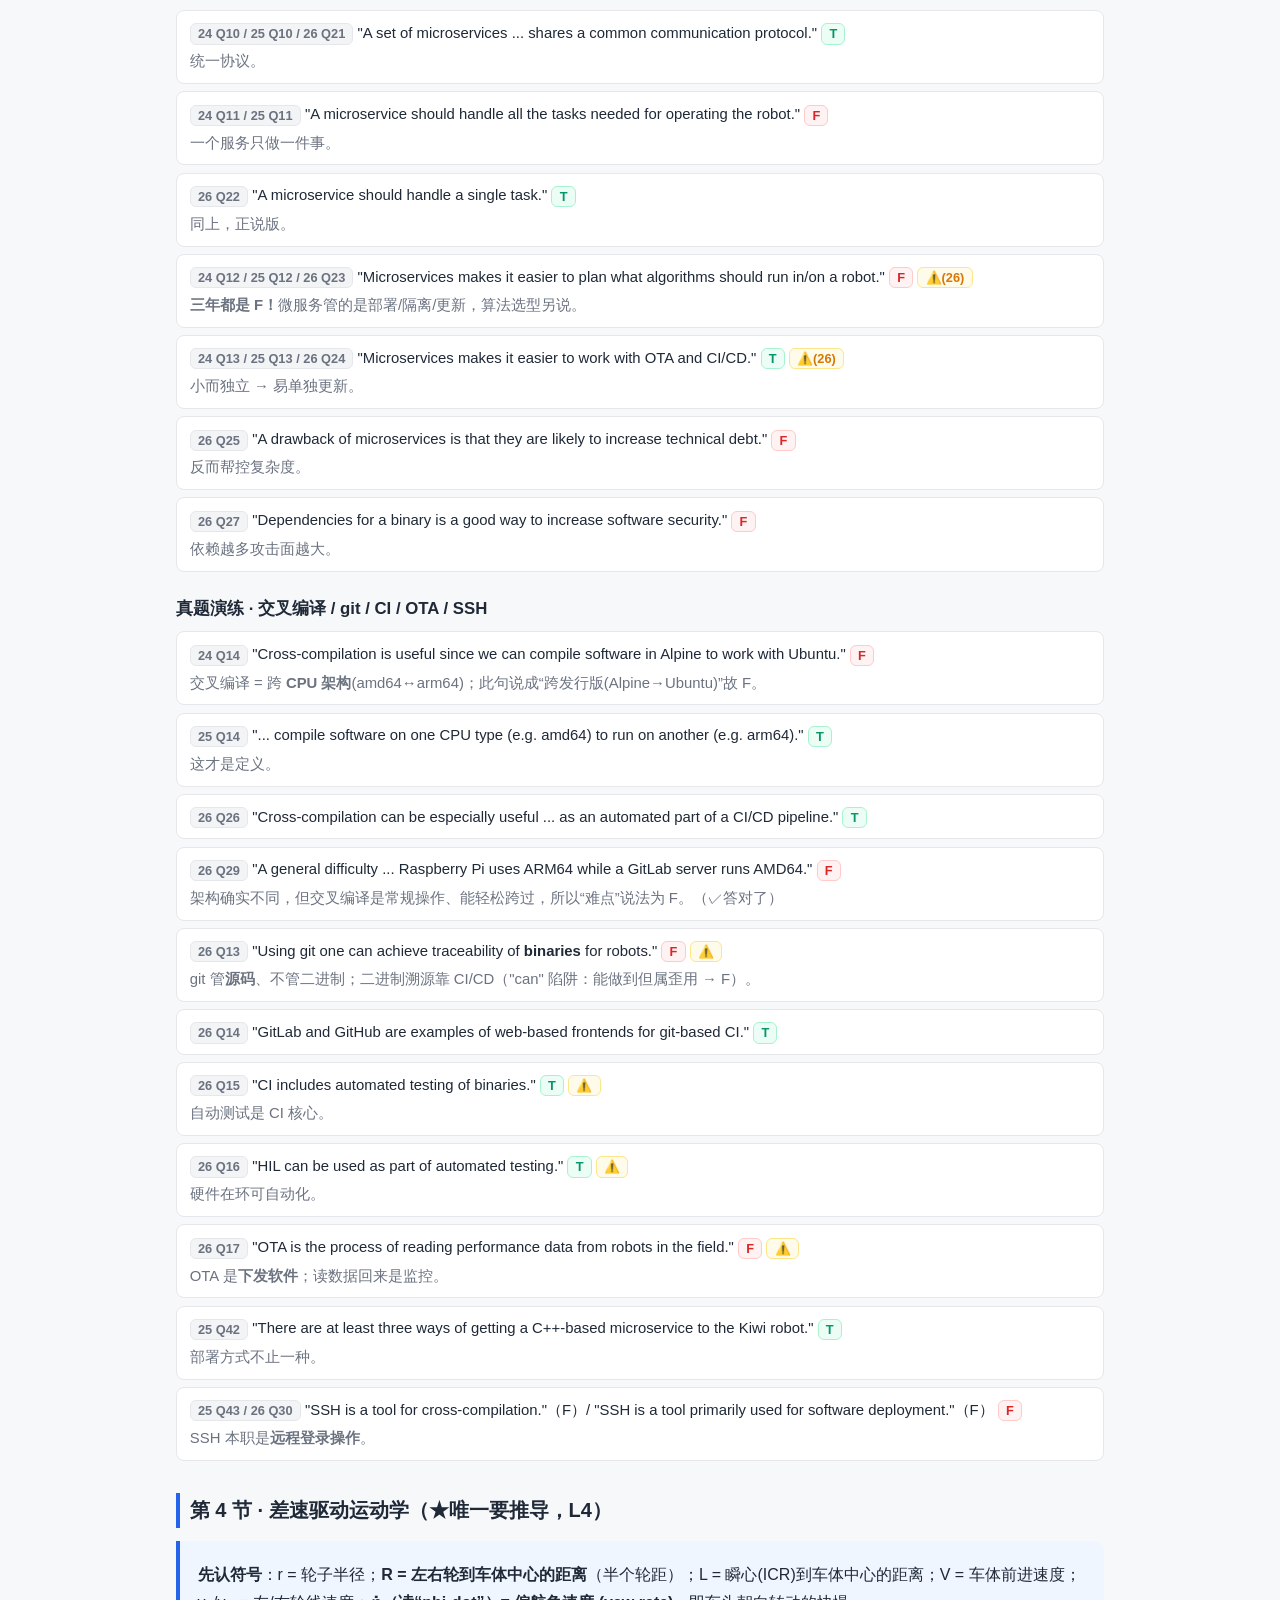
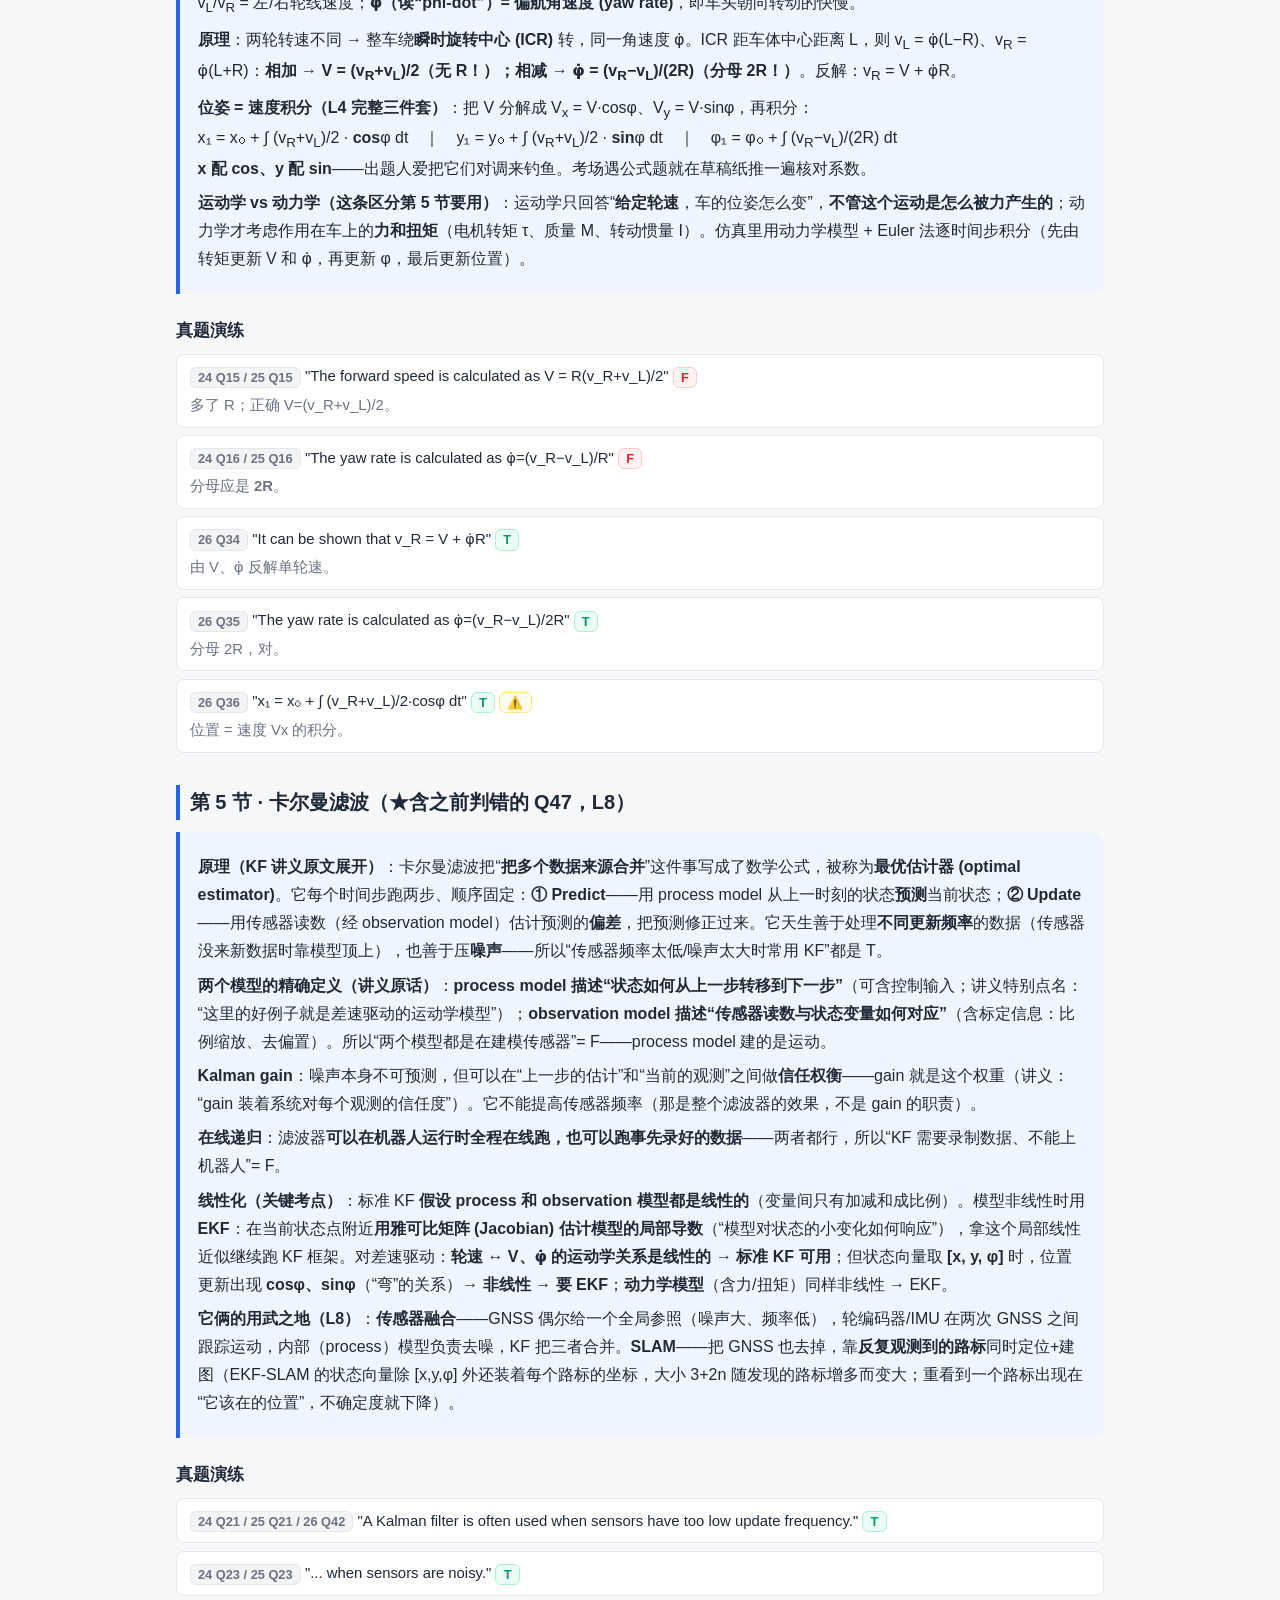
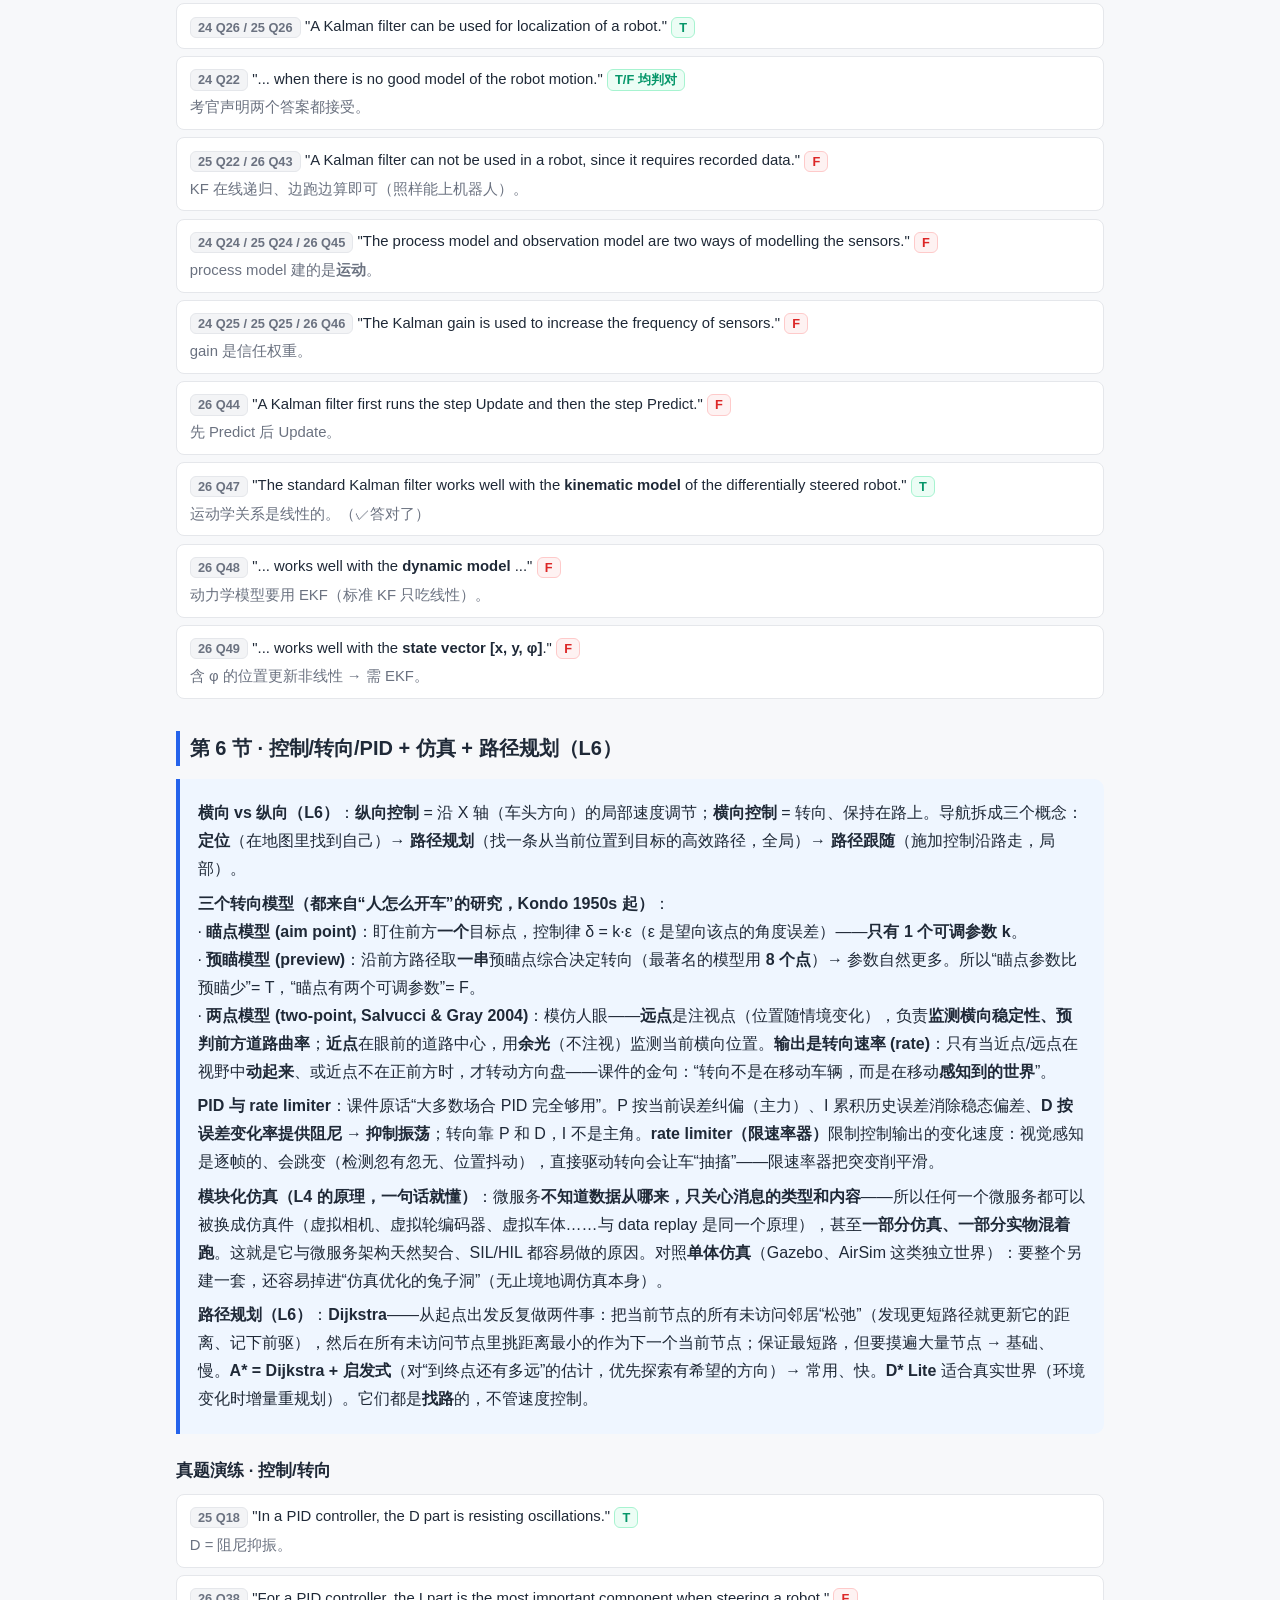
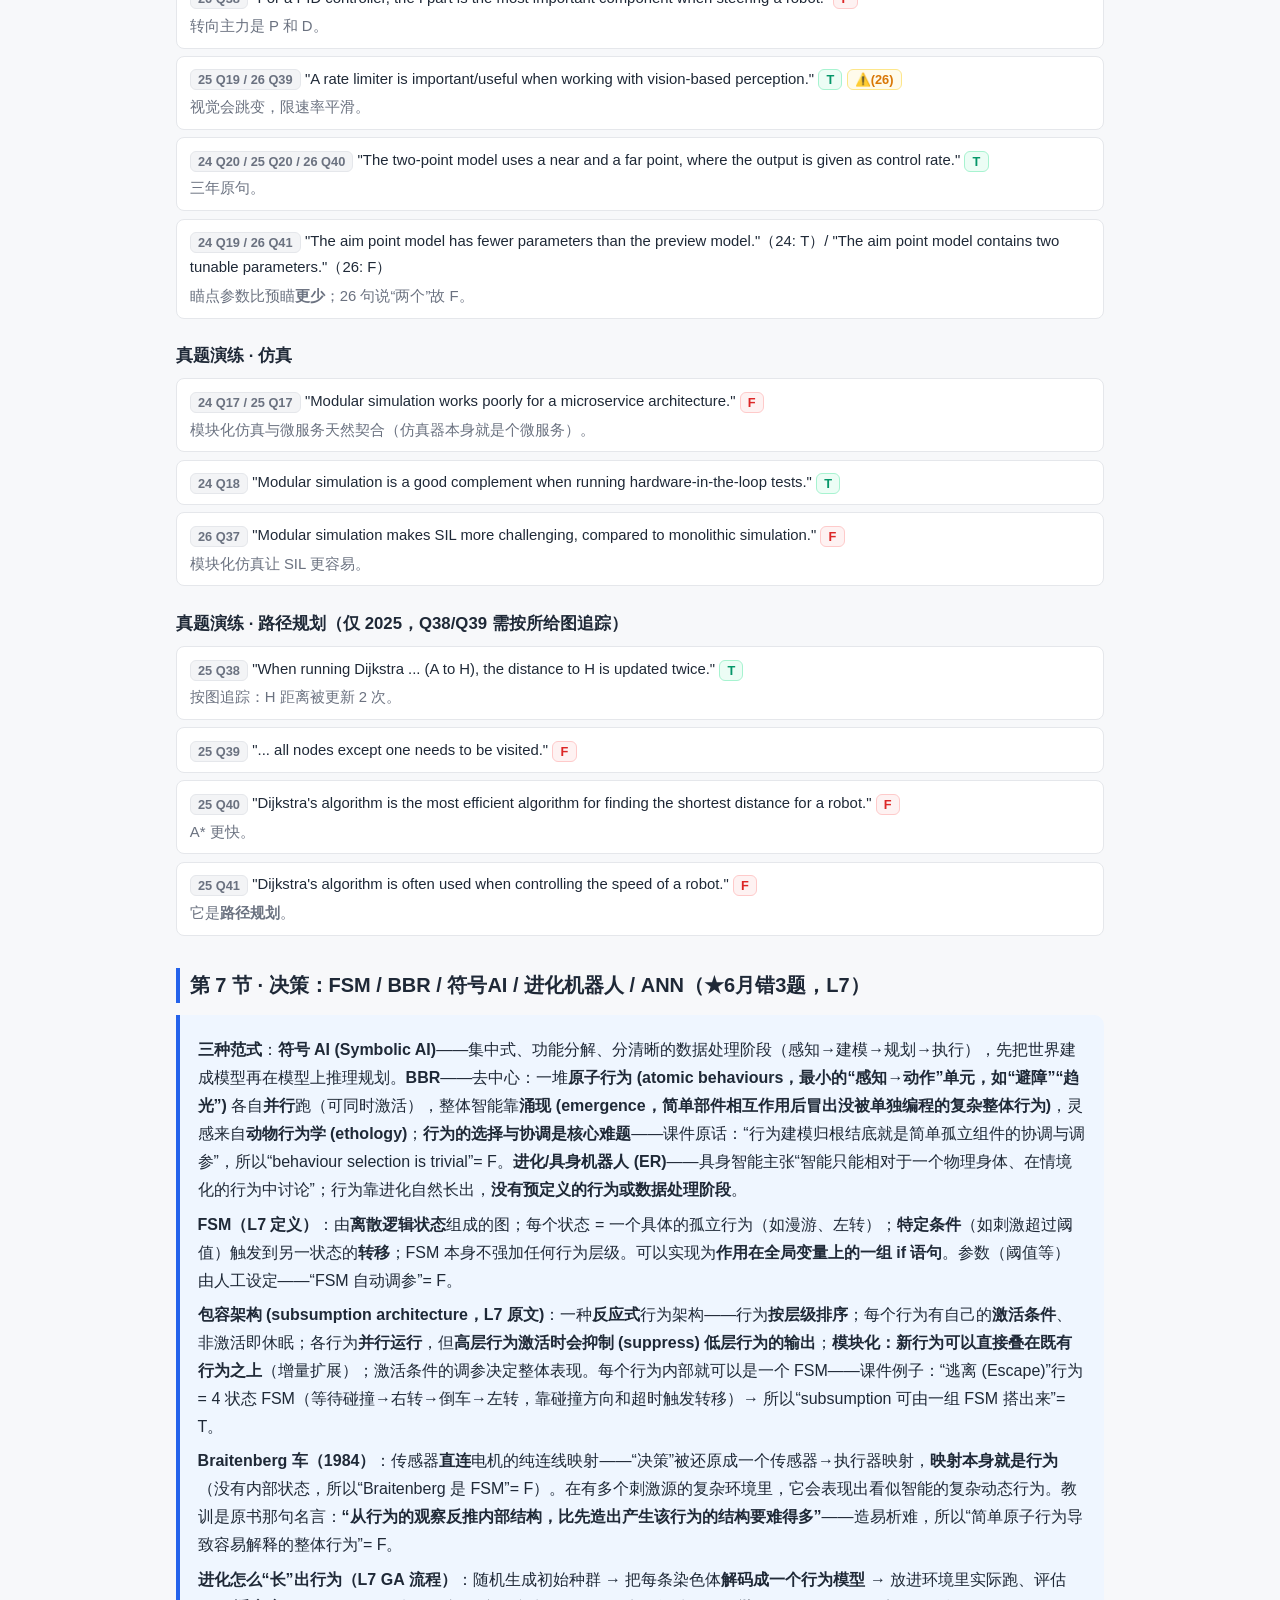
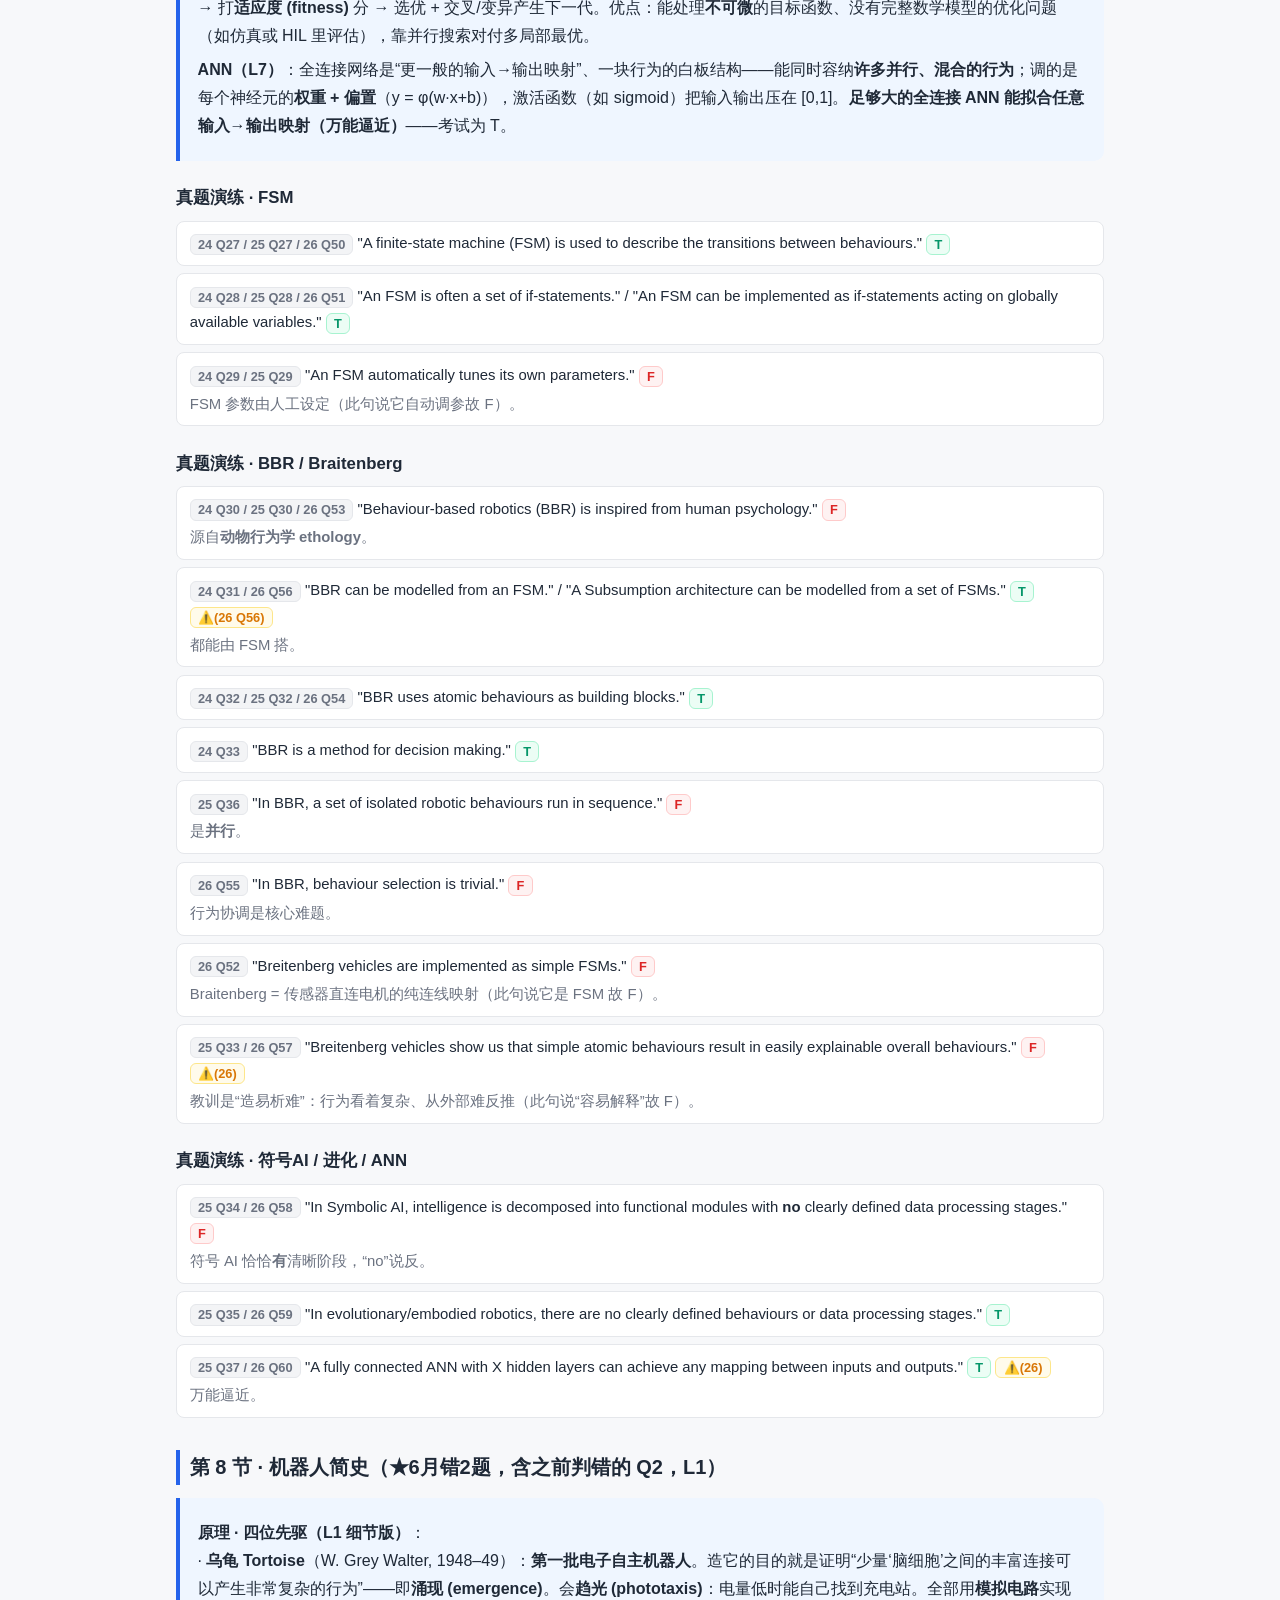
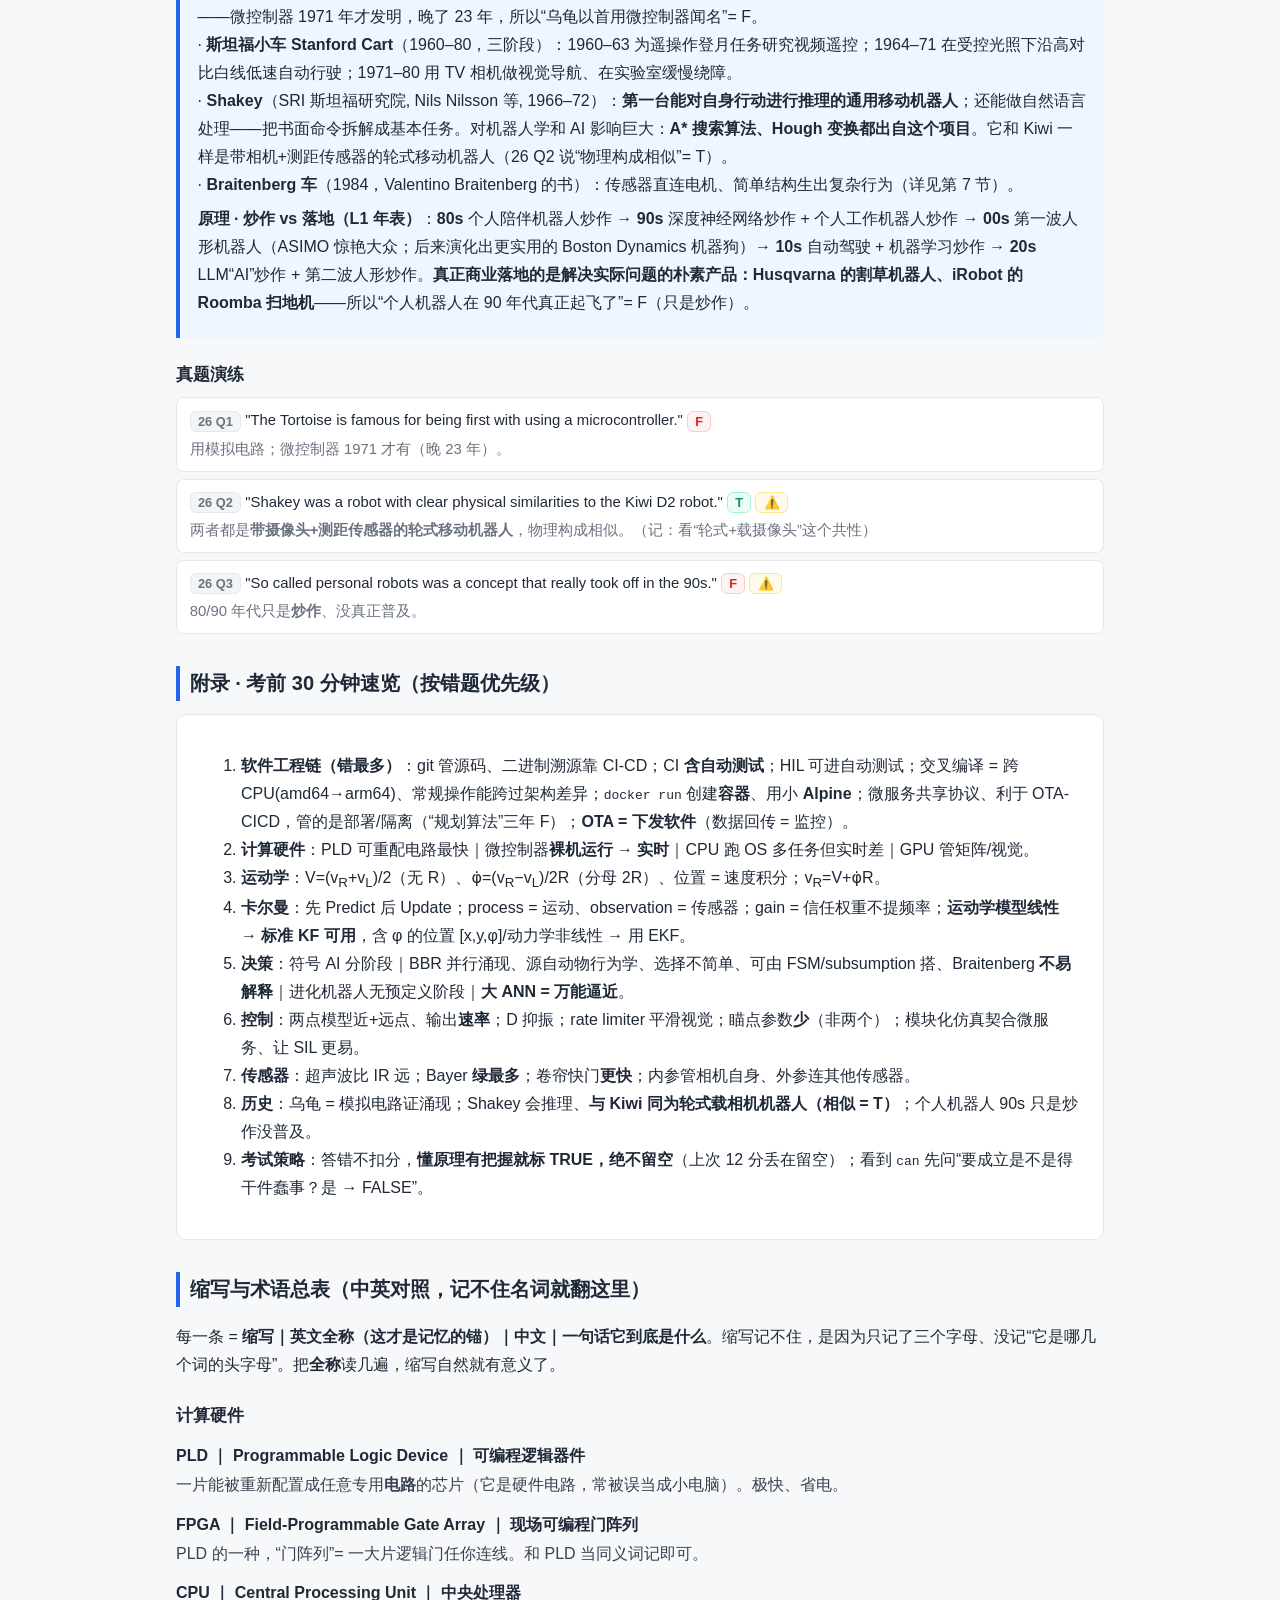
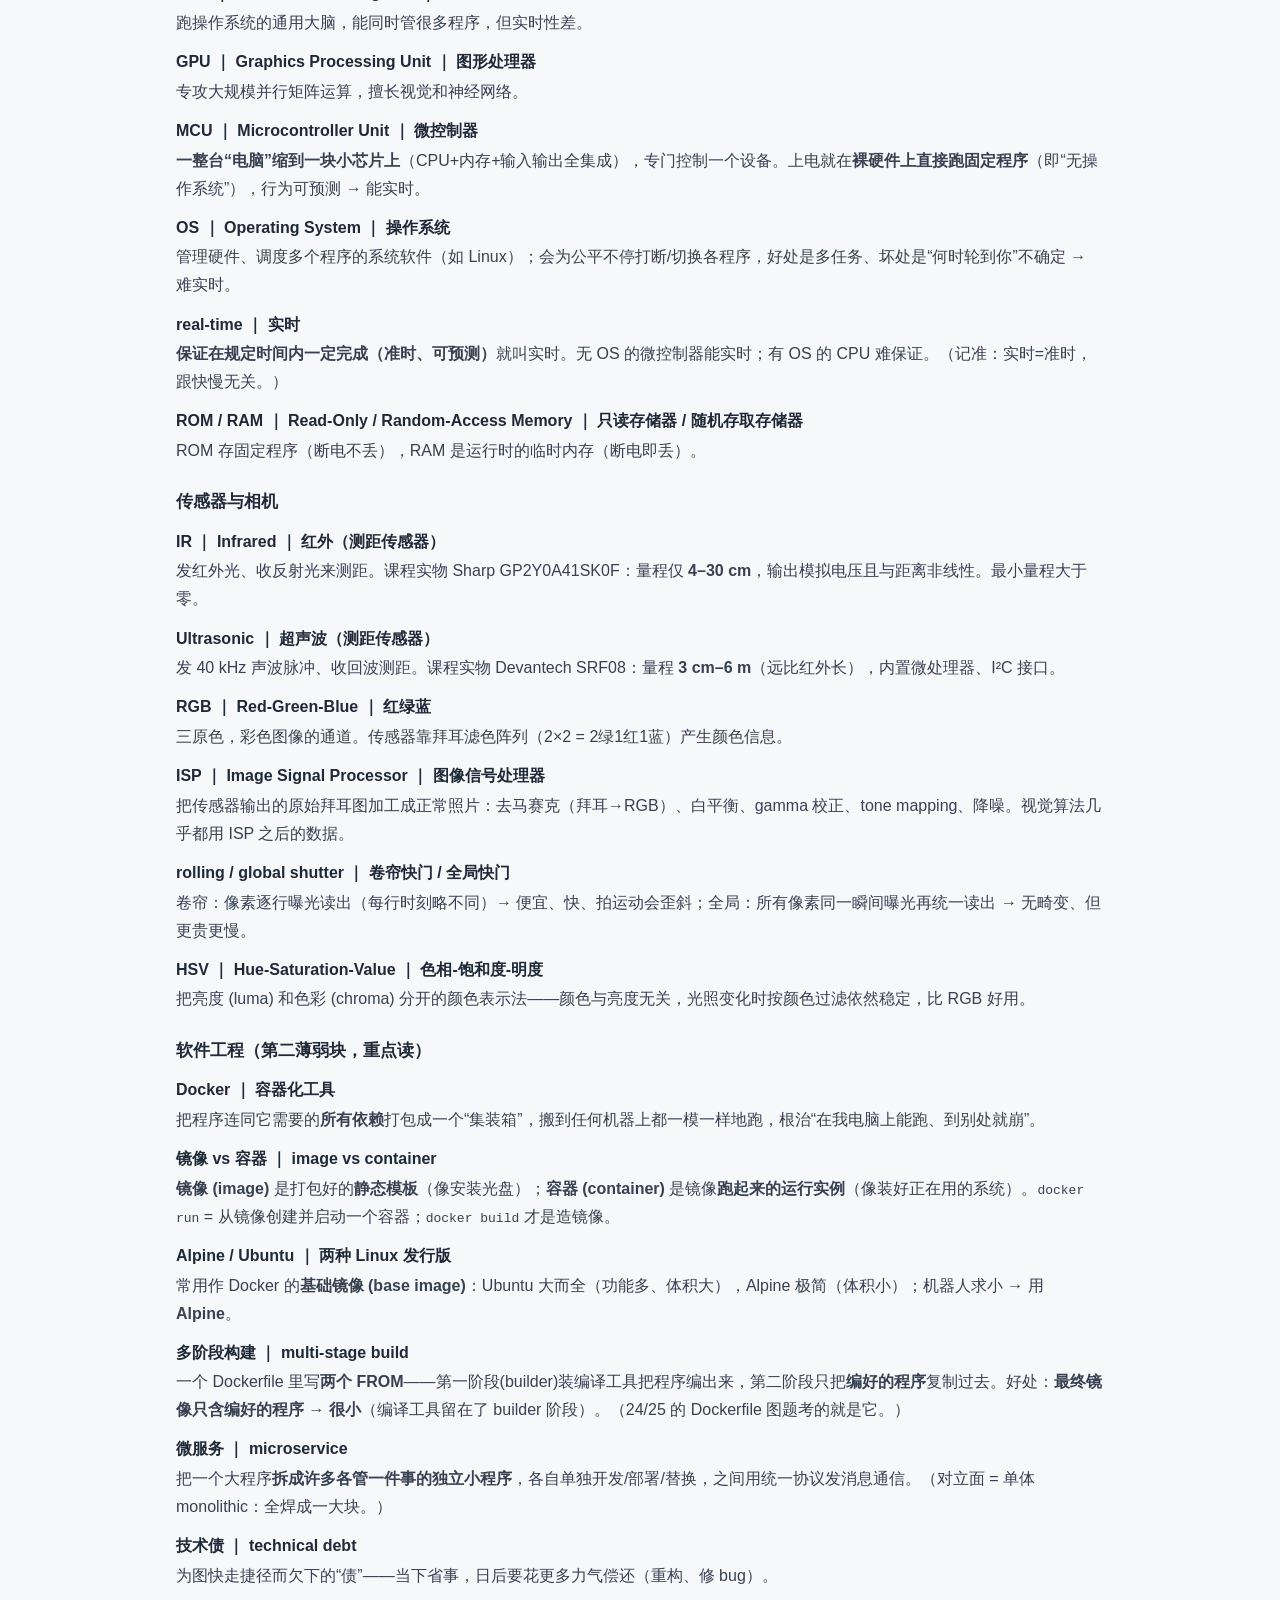
==== commit da06049e: "知识手册设为主页（原主页移至 plan.html）；对照 8 份课件重写全部原理段：快门机制、内外参、测距传感器型号量程、KF 两模型与线性化、两点/瞄点/预瞄模型、包容架构、GA 流程、历史年表等 " ====
--- a/index.html
+++ b/index.html
@@ -3,7 +3,7 @@
 <head>
 <meta charset="UTF-8">
 <meta name="viewport" content="width=device-width, initial-scale=1.0, viewport-fit=cover">
-<title>TME290 补考备考 · 复习计划</title>
+<title>TME290 知识手册 · 原理复习</title>
 <link rel="stylesheet" href="style.css">
 <link rel="icon" href="data:image/svg+xml,<svg xmlns='http://www.w3.org/2000/svg' viewBox='0 0 100 100'><text y='.9em' font-size='90'>🤖</text></svg>">
 </head>
@@ -13,8 +13,8 @@
   <div class="nav-inner">
     <a class="brand" href="index.html">TME290 <span>自主机器人</span> 备考站</a>
     <div class="links">
-      <a href="index.html" class="active">复习计划</a>
-      <a href="handbook.html">知识手册</a>
+      <a href="index.html" class="active">知识手册</a>
+      <a href="plan.html">复习计划</a>
       <a href="exam.html">自测</a>
     </div>
   </div>
@@ -23,124 +23,398 @@
 <div class="wrap">
 
 <div class="hero">
-  <h1>TME290 / FIM764 Autonomous Robots — 2026年8月补考</h1>
-  <p>考试日期：<strong>2026-08-25（周二）</strong> · 全部判断题（True/False）· 答错不扣分 · 及格线约 75%（60 题对 45 题）</p>
-  <p>备考策略：不背闪卡，精读<a href="handbook.html" style="color:#fff;text-decoration:underline">《原理复习手册》</a>的因果链 + <a href="exam.html" style="color:#fff;text-decoration:underline">真题/模拟卷</a>检验</p>
-  <div class="countdown" id="countdown"></div>
-</div>
-
+  <h1>原理复习手册（可直接用于复习）</h1>
+  <p><strong>用法</strong>：这是一本讲清道理的读物（而非背诵卡片）。每一节先讲一个完整原理（为什么会这样），再由这个原理推出考试会问的所有判断句。理解了原理那段话，遇到考题里任何一句话都能自己推出对错。</p>
+  <p><strong>中英对照</strong>：所有考点术语都给英文（考试是全英文的）。<span class="badge warn">⚠️</span> = 2026年6月摸底做错的题（复习重点）。</p>
+</div>
+
+<div class="toc">
+  <strong>目录</strong>
+  <ol>
+    <li><a href="#s1">第1节 · 计算平台</a></li>
+    <li><a href="#s2">第2节 · 传感器与相机</a></li>
+    <li><a href="#s3">第3节 · 软件工程（分值最大）</a></li>
+    <li><a href="#s4">第4节 · 差速驱动运动学</a></li>
+    <li><a href="#s5">第5节 · 卡尔曼滤波</a></li>
+    <li><a href="#s6">第6节 · 控制/仿真/路径规划</a></li>
+    <li><a href="#s7">第7节 · 决策 FSM/BBR/ER/ANN</a></li>
+    <li><a href="#s8">第8节 · 机器人简史</a></li>
+    <li><a href="#quick">附录 · 考前30分钟速览</a></li>
+    <li><a href="#terms">缩写与术语总表（放最后备查）</a></li>
+  </ol>
+</div>
+
+<!-- ============ 第1节 ============ -->
+<h2 id="s1">第 1 节 · 机器人的四种计算平台（★6月4题全错，L2）</h2>
+<div class="principle">
+  <p><strong>原理</strong>：机器人硬件排成一条“越硬 ↔ 越软”的光谱。<strong>越靠硬件、结构越死板 → 跑得越快、越省电、越能保证“准时”(实时)，但能做的越少、越难改；越靠软件、越灵活 → 能做的越多、越好改，但越难保证准时。</strong>从硬到软：PLD/FPGA → 微控制器 → CPU → GPU。</p>
+  <p><strong>这四个到底是什么</strong>（按课件 L2 原文展开）：</p>
+  <p>· <strong>PLD/FPGA 可编程逻辑器件</strong>：功能是在<strong>烧录 (flashing) 过程</strong>中加进去的，而且烧录改变的是<strong>芯片内部的实际硬件电路</strong>——不是“装了个程序”，而是把电路本身重新接线（这是它常被误解的地方）。支持输入/输出和程序循环。优点：<strong>执行极快、功耗极低</strong>（信号直接穿过硬件电路算出结果）；缺点：能实现的功能种类和规模都很受限。</p>
+  <p>· <strong>微控制器 (microcontroller)</strong>：功能同样靠烧录——但烧的是<strong>程序</strong>：写进只读存储器 (ROM)，<strong>设备一上电就自动开始执行</strong>，全程<strong>没有操作系统</strong>。芯片虽小，却支持相对高级的程序和硬件外设（例如 WiFi、磁盘存储）。优点：<strong>简单、低功耗、灵活的实时系统，硬件集成能力出众</strong>（直接操纵电机、传感器引脚）；缺点：程序功能和执行灵活性受限。<br>——什么叫<strong>实时 (real-time)</strong>：保证<strong>在规定时限内一定完成、执行时机可预测</strong>。微控制器能实时，正是因为没有 OS 来打断它。（记准：实时=准时可预测，跟“算得快不快”无关。）</p>
+  <p>· <strong>CPU 中央处理器</strong>：运行时由<strong>操作系统</strong>管理（就是一台“普通电脑”，比如 Linux 内核）；<strong>多个程序并行运行</strong>，内存 (RAM) 和磁盘存储之间持续交互，支持任意软件和工具链。优点：能跑高级软件、速度也不慢；缺点：<strong>无法保证实时</strong>（何时轮到你的程序由 OS 调度决定），因此和硬件直接打交道的能力受限。</p>
+  <p>· <strong>GPU 图形处理器</strong>：执行模型类似微控制器，但专为<strong>矩阵运算</strong>设计（本为图形而生——图像就是矩阵），有标准化接口（如 Vulkan）；<strong>必须配一个 CPU</strong> 负责内存管理和控制。优点：矩阵运算性能极高 → 计算机视觉 (CV) 和深度神经网络 (DNN)；缺点：CPU–GPU 接口让底层实现变复杂。</p>
+  <p>课程重点用的是 <strong>CPU 系统</strong>（你的电脑 + 树莓派）。</p>
+</div>
+<h3>真题演练（英文原题 → 官方答案｜讲解；⚠️ = 6月做错）</h3>
+<ul class="qlist">
+  <li><span class="badge year">26 Q4</span> <span class="en">"A programmable logic device is extremely fast in execution."</span> <span class="badge t">T</span> <span class="badge warn">⚠️</span><span class="zh">可重配电路、信号直穿 → 极快。</span></li>
+  <li><span class="badge year">26 Q5</span> <span class="en">"A microcontroller runs a very lean operating system (OS)."</span> <span class="badge f">F</span> <span class="badge warn">⚠️</span><span class="zh">微控制器直接在裸硬件上跑程序（这正是它能实时的原因）。</span></li>
+  <li><span class="badge year">26 Q6</span> <span class="en">"A microcontroller is capable of real-time execution."</span> <span class="badge t">T</span> <span class="badge warn">⚠️</span><span class="zh">裸机运行、执行时机可预测 → 实时。</span></li>
+  <li><span class="badge year">26 Q7</span> <span class="en">"A CPU is optimized to run one executable at a time."</span> <span class="badge f">F</span> <span class="badge warn">⚠️</span><span class="zh">CPU 配 OS 就是为同时跑多个程序。</span></li>
+</ul>
+
+<!-- ============ 第2节 ============ -->
+<h2 id="s2">第 2 节 · 传感器与相机（L5）</h2>
+<div class="principle">
+  <p><strong>测距传感器（课程实物就是 Kiwi 上这两颗，L4）</strong>：它们都是<strong>主动传感器</strong>——自己发出信号、接收反射回来的信号来算距离。<br>
+  · <strong>超声波 (ultrasonic)</strong>，课程用 Devantech SRF08：发出 <strong>40 kHz 声波脉冲</strong>、收回波，量程 <strong>3 cm – 6 m</strong>，内置微处理器、走 I²C 总线。<br>
+  · <strong>红外 (IR)</strong>，课程用 Sharp GP2Y0A41SK0F：发红外光、收反射光，量程只有 <strong>4 – 30 cm</strong>，输出是<strong>模拟电压</strong>，而且电压和距离是<strong>非线性</strong>关系（要换算才能得到距离读数）。<br>
+  两个考点由此而来：① 两者都有<strong>大于零的最小量程</strong>（贴到 0 距离测不了——回波/反射的几何路径在极近处失效）；② <strong>超声波（米级）远比红外（厘米级）量程长</strong>。</p>
+  <p><strong>相机的成像链（L5）</strong>：<strong>图像传感器 (image sensor) 是任何相机的核心部件</strong>（全球只有少数厂商生产）；相机 = 传感器芯片与使用者之间的接口。传感器分单通道 (mono) 和 RGB 两类。彩色是这么来的：传感器像素本身只感光强、不分颜色，所以在每个像素前盖一块红/绿/蓝滤光片，排成<strong>拜耳阵列 (Bayer pattern)</strong>——每 2×2 格 <strong>2 绿 1 红 1 蓝</strong>（人眼对绿光最敏感，绿色通道承担亮度细节，所以绿给双份）。每像素位深 8/10/12 bit。传感器直接输出的“拜耳图”还不是照片，要经过 <strong>ISP（图像信号处理）</strong>加工：<strong>去马赛克</strong>（把拜耳单层还原成 RGB 三通道）、<strong>白平衡</strong>、<strong>gamma 校正</strong>（补偿人眼的非线性感知）、<strong>tone mapping</strong>、<strong>降噪</strong>。几乎所有视觉算法和 ML/AI 工具用的都是 ISP 之后的数据。</p>
+  <p><strong>两种快门到底怎么工作</strong>（课件只点名对比，机制如下）：<br>
+  · <strong>卷帘快门 (rolling shutter)</strong>：像素<strong>一行一行</strong>依次开始曝光、依次读出——同一幅图里，<strong>每一行记录的是略微不同时刻的世界</strong>。好处：每个像素不需要额外电路，传感器<strong>便宜</strong>、读出<strong>快</strong>（帧率高）；代价：拍高速运动的物体时各行错位，图像歪斜、晃动（“果冻效应”）。<br>
+  · <strong>全局快门 (global shutter)</strong>：<strong>所有像素在同一瞬间开始、同一瞬间结束曝光</strong>，结果先存进每个像素旁边的存储单元、再统一读出。没有任何运动畸变；但每个像素要多一套存储电路 → <strong>更贵</strong>，读出通常也<strong>更慢</strong>。<br>
+  考点一句话：<strong>卷帘 = 快 + 便宜 + 会变形；全局 = 同一瞬间 + 贵 + 慢</strong>。</p>
+  <p><strong>标定（L5 的精确定义，别再记模糊了）</strong>：<br>
+  · <strong>内参标定 (intrinsic)</strong>：把<strong>图像像素坐标 (i, j)</strong> 变换到<strong>相机坐标 (x, y)</strong>——校正镜头光学畸变和相机自身特性（真实成像不可能落在完美矩形上；校正后每相邻像素间的角度增量相等）。用<strong>棋盘格</strong>标定（方格间距全部相等、已知）。<strong>只管相机自己</strong>。<br>
+  · <strong>外参标定 (extrinsic)</strong>：把相机坐标 (x, y) 变换到<strong>车体局部坐标 (X, Y)</strong>——取决于<strong>相机装在车上的位置和姿态</strong>；有了它才能<strong>把不同传感器的检测结果互相关联</strong>。若假设地面是平的，可用投影变换把每个像素直接投到地面上的 (X, Y)。车辆坐标系惯例：原点 = 前轴中心，X 朝前、Y 朝左。<br>
+  考点：“把相机和其他传感器联系起来”的是<strong>外参</strong>，不是内参。</p>
+  <p><strong>HSV vs RGB（L5）</strong>：HSV（色相-饱和度-明度）把图像的<strong>亮度信息 (luma)</strong> 和<strong>色彩信息 (chroma)</strong> 分开——<strong>颜色与亮度无关</strong>。所以光照变亮变暗时，按颜色过滤（如“找蓝色的锥桶”）依然稳定；直接在 RGB 里筛颜色，三个通道全都随光照一起变，很难写出稳的阈值。（OpenCV 里 H 用 0–180 而非 0–360。）</p>
+</div>
+<h3>真题演练</h3>
+<ul class="qlist">
+  <li><span class="badge year">26 Q8</span> <span class="en">"IR sensors have a minimum range larger than zero."</span> <span class="badge t">T</span><span class="zh">主动测距都有 &gt;0 的最小量程。</span></li>
+  <li><span class="badge year">26 Q9</span> <span class="en">"IR sensors have a longer range compared to ultrasonic sensors."</span> <span class="badge f">F</span><span class="zh">超声波更远。</span></li>
+  <li><span class="badge year">26 Q10</span> <span class="en">"A conventional RGB camera captures more light within the red wavelengths compared to blue and green."</span> <span class="badge f">F</span><span class="zh">拜耳阵列绿最多（2绿1红1蓝）。</span></li>
+  <li><span class="badge year">26 Q11</span> <span class="en">"A rolling shutter is faster compared to a global shutter."</span> <span class="badge t">T</span> <span class="badge warn">⚠️</span><span class="zh">卷帘逐行读出更快（全局快门更慢更贵）。</span></li>
+  <li><span class="badge year">26 Q12</span> <span class="en">"Intrinsic calibration of a camera relates it to other sensors on the robot."</span> <span class="badge f">F</span><span class="zh">联系其他传感器的是外参；内参只标定相机自身(焦距/畸变)。</span></li>
+</ul>
+
+<!-- ============ 第3节 ============ -->
+<h2 id="s3">第 3 节 · 软件工程：Docker/微服务/CI-CD/OTA/git/部署（★分值最大、6月错7题，L2/L3）</h2>
+<div class="principle">
+  <p><strong>原理（一行代码到机器人的完整链）</strong>：用 <strong>git</strong> 管<strong>源代码</strong>版本（可溯源）→ <strong>CI(持续集成)</strong> 每次提交自动构建并<strong>跑测试</strong>、产出验好的二进制 →（可带 <strong>HIL</strong> 真硬件测试）→ <strong>交叉编译 (cross-compilation)</strong> 在 amd64 服务器上编出 arm64 机器人能跑的程序 → 打成 <strong>Docker 容器</strong>（<code>docker run</code> 从镜像创建<strong>容器</strong>；机器人用体积小的 <strong>Alpine</strong>）→ 拆成<strong>各管一件事</strong>的微服务（共享统一协议，利于 OTA/CI-CD）→ <strong>OTA(空中升级)</strong> 把软件<strong>下发</strong>到机器人；数据回传 = 远程监控。</p>
+  <p><strong>容器为什么好（L2）</strong>：容器是“操作系统级虚拟化”——<strong>共享宿主机内核、只隔离应用环境</strong>，所以比虚拟机（每台都背一整套 OS + 内核）轻得多。三大好处：把二进制放进<strong>定义良好的隔离环境</strong>；<strong>跨平台可搬运</strong>；<strong>每个软件功能打成一个独立包 → 天然适合 OTA</strong>。构建链同样受益：源码进隔离的构建环境、构建逻辑也可搬运、还能装交叉编译工具（如 amd64 → arm）。</p>
+  <p><strong>上线之后的闭环（L2）</strong>：<strong>OTA</strong> 不只服务野外产品，也帮开发——把办公室拉近实物、给整个车队做版本管理；<strong>远程监控</strong>把野外数据传回后台，用 <strong>KPI</strong>（给整个机器人车队定义的量化指标）做正式评估，KPI 是 <strong>CE（持续实验）</strong>的使能器；CE 的典型做法：新版本先只发给一部分（如 20%）用户/机器人，数据证明更好再全量——Tesla 甚至在功能公开发布前先“静默”装上车、以 what-if 模式远程观察，每天约百万英里的数据。</p>
+  <p><strong>调参数用哪个工具（L5，Q31–33 的原理）</strong>：三个选择各有硬伤——<strong>仿真</strong>：结果通常不可复现、永远不够真实（运动和传感器）、解动力学方程算得慢；<strong>实机</strong>：不可复现、每次测试时间开销大；<strong>data replay（数据回放）</strong>：<strong>开环 → 结果完全可复现</strong>，同一段录像反复喂给感知算法调阈值，效率最高（课件案例的时间分配：50% 回放 / 20% 仿真 / 30% 实机）。但注意：回放是<strong>开环</strong>的——你的控制输出不会改变录像内容，所以<strong>调不了运动控制参数</strong>（那需要闭环反馈，用仿真或实机）。</p>
+  <p>⚠️ 两个反直觉但官方认定的点：<strong>微服务管的是部署/隔离/更新，算法选型是另一回事</strong>（所以“微服务让规划算法更容易”三年都是 F）；<strong>CPU 架构不同(ARM↔AMD64) 由交叉编译常规解决</strong>（所以“架构不同是普遍难点”为 F）。</p>
+</div>
+
+<h3>真题演练 · Dockerfile（多阶段构建）</h3>
+<ul class="qlist">
+  <li><span class="badge year">24 Q3 / 25 Q3</span> <span class="en">"The build tools installed ... are needed in the resulting Docker image."</span> <span class="badge f">F</span><span class="zh">build 工具只留在 builder 阶段；最终镜像只含编好的程序。</span></li>
+  <li><span class="badge year">24 Q4 / 25 Q4</span> <span class="en">"Every time a new Docker image is created ... the source code seems to be tested using pre-defined test cases."</span> <span class="badge t">T</span><span class="zh">构建时跑测试。</span></li>
+  <li><span class="badge year">24 Q2 / 25 Q2</span> <span class="en">"The word builder ... is user-specified." / "The second FROM ... will start over, creating a second Docker image."</span> <span class="badge t">T</span><span class="zh">builder 是自定义名；第二个 FROM 开启全新镜像。</span></li>
+  <li><span class="badge year">24 Q5 / 25 Q5</span> <span class="en">"Ubuntu lacks the package libstdc++, making it unable to run the compiled program."</span> <span class="badge f">F</span><span class="zh">编造的依赖说法。</span></li>
+  <li><span class="badge year">24 Q6 / 25 Q6</span> <span class="en">"Line 24 immediately runs the compiled program."</span> <span class="badge f">F</span><span class="zh">CMD 声明的是“容器启动时才执行的命令”（构建阶段只是记下来）。</span></li>
+  <li><span class="badge year">25 Q1</span> <span class="en">"RUN commands can be placed before the first FROM command."</span> <span class="badge f">F</span><span class="zh">RUN 必须在 FROM 之后。</span></li>
+  <li><span class="badge year">24 Q1</span> <span class="en">"Line 2 indicate what base image the resulting image will be based on."</span> <span class="badge f">F</span><span class="zh">多阶段里最终镜像基于第二个 FROM。</span></li>
+</ul>
+
+<h3>真题演练 · 镜像大小 / docker run / libcluon</h3>
+<ul class="qlist">
+  <li><span class="badge year">24 Q7 / 25 Q7 / 26 Q18</span> <span class="en">"Alpine images are in general smaller ... compared to Ubuntu."（24: T）/ "Ubuntu ... images are smaller than Alpine."（25: F）/ "Ubuntu-based images are recommended ... include more features."（26: F）</span><span class="zh">一句话：<strong>Alpine 小、机器人用 Alpine</strong>。</span></li>
+  <li><span class="badge year">24 Q9 / 25 Q9</span> <span class="en">"The command docker run spawns a Docker image."</span> <span class="badge f">F</span><span class="zh">run 产出容器，造镜像的是 docker build。</span></li>
+  <li><span class="badge year">26 Q20</span> <span class="en">"The command docker run creates a Docker container."</span> <span class="badge t">T</span> <span class="badge warn">⚠️</span><span class="zh">run 产出<strong>容器</strong>。</span></li>
+  <li><span class="badge year">26 Q28</span> <span class="en">"Small binaries are hard to achieve when cross-compiling."</span> <span class="badge f">F</span><span class="zh">交叉编译照样能产出小二进制。</span></li>
+  <li><span class="badge year">24 Q8 / 25 Q8 / 26 Q19</span> <span class="en">"libcluon is a library for transmitting data between running computer programs."</span> <span class="badge t">T</span><span class="zh">进程间通信库，三年都考。</span></li>
+</ul>
+
+<h3>真题演练 · 微服务</h3>
+<ul class="qlist">
+  <li><span class="badge year">24 Q10 / 25 Q10 / 26 Q21</span> <span class="en">"A set of microservices ... shares a common communication protocol."</span> <span class="badge t">T</span><span class="zh">统一协议。</span></li>
+  <li><span class="badge year">24 Q11 / 25 Q11</span> <span class="en">"A microservice should handle all the tasks needed for operating the robot."</span> <span class="badge f">F</span><span class="zh">一个服务只做一件事。</span></li>
+  <li><span class="badge year">26 Q22</span> <span class="en">"A microservice should handle a single task."</span> <span class="badge t">T</span><span class="zh">同上，正说版。</span></li>
+  <li><span class="badge year">24 Q12 / 25 Q12 / 26 Q23</span> <span class="en">"Microservices makes it easier to plan what algorithms should run in/on a robot."</span> <span class="badge f">F</span> <span class="badge warn">⚠️(26)</span><span class="zh"><strong>三年都是 F！</strong>微服务管的是部署/隔离/更新，算法选型另说。</span></li>
+  <li><span class="badge year">24 Q13 / 25 Q13 / 26 Q24</span> <span class="en">"Microservices makes it easier to work with OTA and CI/CD."</span> <span class="badge t">T</span> <span class="badge warn">⚠️(26)</span><span class="zh">小而独立 → 易单独更新。</span></li>
+  <li><span class="badge year">26 Q25</span> <span class="en">"A drawback of microservices is that they are likely to increase technical debt."</span> <span class="badge f">F</span><span class="zh">反而帮控复杂度。</span></li>
+  <li><span class="badge year">26 Q27</span> <span class="en">"Dependencies for a binary is a good way to increase software security."</span> <span class="badge f">F</span><span class="zh">依赖越多攻击面越大。</span></li>
+</ul>
+
+<h3>真题演练 · 交叉编译 / git / CI / OTA / SSH</h3>
+<ul class="qlist">
+  <li><span class="badge year">24 Q14</span> <span class="en">"Cross-compilation is useful since we can compile software in Alpine to work with Ubuntu."</span> <span class="badge f">F</span><span class="zh">交叉编译 = 跨 <strong>CPU 架构</strong>(amd64↔arm64)；此句说成“跨发行版(Alpine→Ubuntu)”故 F。</span></li>
+  <li><span class="badge year">25 Q14</span> <span class="en">"... compile software on one CPU type (e.g. amd64) to run on another (e.g. arm64)."</span> <span class="badge t">T</span><span class="zh">这才是定义。</span></li>
+  <li><span class="badge year">26 Q26</span> <span class="en">"Cross-compilation can be especially useful ... as an automated part of a CI/CD pipeline."</span> <span class="badge t">T</span></li>
+  <li><span class="badge year">26 Q29</span> <span class="en">"A general difficulty ... Raspberry Pi uses ARM64 while a GitLab server runs AMD64."</span> <span class="badge f">F</span><span class="zh">架构确实不同，但交叉编译是常规操作、能轻松跨过，所以“难点”说法为 F。（✓答对了）</span></li>
+  <li><span class="badge year">26 Q13</span> <span class="en">"Using git one can achieve traceability of <strong>binaries</strong> for robots."</span> <span class="badge f">F</span> <span class="badge warn">⚠️</span><span class="zh">git 管<strong>源码</strong>、不管二进制；二进制溯源靠 CI/CD（"can" 陷阱：能做到但属歪用 → F）。</span></li>
+  <li><span class="badge year">26 Q14</span> <span class="en">"GitLab and GitHub are examples of web-based frontends for git-based CI."</span> <span class="badge t">T</span></li>
+  <li><span class="badge year">26 Q15</span> <span class="en">"CI includes automated testing of binaries."</span> <span class="badge t">T</span> <span class="badge warn">⚠️</span><span class="zh">自动测试是 CI 核心。</span></li>
+  <li><span class="badge year">26 Q16</span> <span class="en">"HIL can be used as part of automated testing."</span> <span class="badge t">T</span> <span class="badge warn">⚠️</span><span class="zh">硬件在环可自动化。</span></li>
+  <li><span class="badge year">26 Q17</span> <span class="en">"OTA is the process of reading performance data from robots in the field."</span> <span class="badge f">F</span> <span class="badge warn">⚠️</span><span class="zh">OTA 是<strong>下发软件</strong>；读数据回来是监控。</span></li>
+  <li><span class="badge year">25 Q42</span> <span class="en">"There are at least three ways of getting a C++-based microservice to the Kiwi robot."</span> <span class="badge t">T</span><span class="zh">部署方式不止一种。</span></li>
+  <li><span class="badge year">25 Q43 / 26 Q30</span> <span class="en">"SSH is a tool for cross-compilation."（F）/ "SSH is a tool primarily used for software deployment."（F）</span> <span class="badge f">F</span><span class="zh">SSH 本职是<strong>远程登录操作</strong>。</span></li>
+</ul>
+
+<!-- ============ 第4节 ============ -->
+<h2 id="s4">第 4 节 · 差速驱动运动学（★唯一要推导，L4）</h2>
+<div class="principle">
+  <p><strong>先认符号</strong>：r = 轮子半径；<strong>R = 左右轮到车体中心的距离</strong>（半个轮距）；L = 瞬心(ICR)到车体中心的距离；V = 车体前进速度；v<sub>L</sub>/v<sub>R</sub> = 左/右轮线速度；<strong>φ̇（读“phi-dot”）= 偏航角速度 (yaw rate)</strong>，即车头朝向转动的快慢。</p>
+  <p><strong>原理</strong>：两轮转速不同 → 整车绕<strong>瞬时旋转中心 (ICR)</strong> 转，同一角速度 φ̇。ICR 距车体中心距离 L，则 v<sub>L</sub> = φ̇(L−R)、v<sub>R</sub> = φ̇(L+R)：<strong>相加 → V = (v<sub>R</sub>+v<sub>L</sub>)/2（无 R！）；相减 → φ̇ = (v<sub>R</sub>−v<sub>L</sub>)/(2R)（分母 2R！）</strong>。反解：v<sub>R</sub> = V + φ̇R。</p>
+  <p><strong>位姿 = 速度积分（L4 完整三件套）</strong>：把 V 分解成 V<sub>x</sub> = V·cosφ、V<sub>y</sub> = V·sinφ，再积分：<br>
+  x₁ = x₀ + ∫ (v<sub>R</sub>+v<sub>L</sub>)/2 · <strong>cos</strong>φ dt　｜　y₁ = y₀ + ∫ (v<sub>R</sub>+v<sub>L</sub>)/2 · <strong>sin</strong>φ dt　｜　φ₁ = φ₀ + ∫ (v<sub>R</sub>−v<sub>L</sub>)/(2R) dt<br>
+  <strong>x 配 cos、y 配 sin</strong>——出题人爱把它们对调来钓鱼。考场遇公式题就在草稿纸推一遍核对系数。</p>
+  <p><strong>运动学 vs 动力学（这条区分第 5 节要用）</strong>：运动学只回答“<strong>给定轮速</strong>，车的位姿怎么变”，<strong>不管这个运动是怎么被力产生的</strong>；动力学才考虑作用在车上的<strong>力和扭矩</strong>（电机转矩 τ、质量 M、转动惯量 I）。仿真里用动力学模型 + Euler 法逐时间步积分（先由转矩更新 V 和 φ̇，再更新 φ，最后更新位置）。</p>
+</div>
+<h3>真题演练</h3>
+<ul class="qlist">
+  <li><span class="badge year">24 Q15 / 25 Q15</span> <span class="en">"The forward speed is calculated as V = R(v_R+v_L)/2"</span> <span class="badge f">F</span><span class="zh">多了 R；正确 V=(v_R+v_L)/2。</span></li>
+  <li><span class="badge year">24 Q16 / 25 Q16</span> <span class="en">"The yaw rate is calculated as φ̇=(v_R−v_L)/R"</span> <span class="badge f">F</span><span class="zh">分母应是 <strong>2R</strong>。</span></li>
+  <li><span class="badge year">26 Q34</span> <span class="en">"It can be shown that v_R = V + φ̇R"</span> <span class="badge t">T</span><span class="zh">由 V、φ̇ 反解单轮速。</span></li>
+  <li><span class="badge year">26 Q35</span> <span class="en">"The yaw rate is calculated as φ̇=(v_R−v_L)/2R"</span> <span class="badge t">T</span><span class="zh">分母 2R，对。</span></li>
+  <li><span class="badge year">26 Q36</span> <span class="en">"x₁ = x₀ + ∫ (v_R+v_L)/2·cosφ dt"</span> <span class="badge t">T</span> <span class="badge warn">⚠️</span><span class="zh">位置 = 速度 Vx 的积分。</span></li>
+</ul>
+
+<!-- ============ 第5节 ============ -->
+<h2 id="s5">第 5 节 · 卡尔曼滤波（★含之前判错的 Q47，L8）</h2>
+<div class="principle">
+  <p><strong>原理（KF 讲义原文展开）</strong>：卡尔曼滤波把“<strong>把多个数据来源合并</strong>”这件事写成了数学公式，被称为<strong>最优估计器 (optimal estimator)</strong>。它每个时间步跑两步、顺序固定：<strong>① Predict</strong>——用 process model 从上一时刻的状态<strong>预测</strong>当前状态；<strong>② Update</strong>——用传感器读数（经 observation model）估计预测的<strong>偏差</strong>，把预测修正过来。它天生善于处理<strong>不同更新频率</strong>的数据（传感器没来新数据时靠模型顶上），也善于压<strong>噪声</strong>——所以“传感器频率太低/噪声太大时常用 KF”都是 T。</p>
+  <p><strong>两个模型的精确定义（讲义原话）</strong>：<strong>process model 描述“状态如何从上一步转移到下一步”</strong>（可含控制输入；讲义特别点名：“这里的好例子就是差速驱动的运动学模型”）；<strong>observation model 描述“传感器读数与状态变量如何对应”</strong>（含标定信息：比例缩放、去偏置）。所以“两个模型都是在建模传感器”= F——process model 建的是运动。</p>
+  <p><strong>Kalman gain</strong>：噪声本身不可预测，但可以在“上一步的估计”和“当前的观测”之间做<strong>信任权衡</strong>——gain 就是这个权重（讲义：“gain 装着系统对每个观测的信任度”）。它不能提高传感器频率（那是整个滤波器的效果，不是 gain 的职责）。</p>
+  <p><strong>在线递归</strong>：滤波器<strong>可以在机器人运行时全程在线跑，也可以跑事先录好的数据</strong>——两者都行，所以“KF 需要录制数据、不能上机器人”= F。</p>
+  <p><strong>线性化（关键考点）</strong>：标准 KF <strong>假设 process 和 observation 模型都是线性的</strong>（变量间只有加减和成比例）。模型非线性时用 <strong>EKF</strong>：在当前状态点附近<strong>用雅可比矩阵 (Jacobian) 估计模型的局部导数</strong>（“模型对状态的小变化如何响应”），拿这个局部线性近似继续跑 KF 框架。对差速驱动：<strong>轮速 ↔ V、φ̇ 的运动学关系是线性的 → 标准 KF 可用</strong>；但状态向量取 <strong>[x, y, φ]</strong> 时，位置更新出现 <strong>cosφ、sinφ</strong>（“弯”的关系）→ <strong>非线性 → 要 EKF</strong>；<strong>动力学模型</strong>（含力/扭矩）同样非线性 → EKF。</p>
+  <p><strong>它俩的用武之地（L8）</strong>：<strong>传感器融合</strong>——GNSS 偶尔给一个全局参照（噪声大、频率低），轮编码器/IMU 在两次 GNSS 之间跟踪运动，内部（process）模型负责去噪，KF 把三者合并。<strong>SLAM</strong>——把 GNSS 也去掉，靠<strong>反复观测到的路标</strong>同时定位+建图（EKF-SLAM 的状态向量除 [x,y,φ] 外还装着每个路标的坐标，大小 3+2n 随发现的路标增多而变大；重看到一个路标出现在“它该在的位置”，不确定度就下降）。</p>
+</div>
+<h3>真题演练</h3>
+<ul class="qlist">
+  <li><span class="badge year">24 Q21 / 25 Q21 / 26 Q42</span> <span class="en">"A Kalman filter is often used when sensors have too low update frequency."</span> <span class="badge t">T</span></li>
+  <li><span class="badge year">24 Q23 / 25 Q23</span> <span class="en">"... when sensors are noisy."</span> <span class="badge t">T</span></li>
+  <li><span class="badge year">24 Q26 / 25 Q26</span> <span class="en">"A Kalman filter can be used for localization of a robot."</span> <span class="badge t">T</span></li>
+  <li><span class="badge year">24 Q22</span> <span class="en">"... when there is no good model of the robot motion."</span> <span class="badge t">T/F 均判对</span><span class="zh">考官声明两个答案都接受。</span></li>
+  <li><span class="badge year">25 Q22 / 26 Q43</span> <span class="en">"A Kalman filter can not be used in a robot, since it requires recorded data."</span> <span class="badge f">F</span><span class="zh">KF 在线递归、边跑边算即可（照样能上机器人）。</span></li>
+  <li><span class="badge year">24 Q24 / 25 Q24 / 26 Q45</span> <span class="en">"The process model and observation model are two ways of modelling the sensors."</span> <span class="badge f">F</span><span class="zh">process model 建的是<strong>运动</strong>。</span></li>
+  <li><span class="badge year">24 Q25 / 25 Q25 / 26 Q46</span> <span class="en">"The Kalman gain is used to increase the frequency of sensors."</span> <span class="badge f">F</span><span class="zh">gain 是信任权重。</span></li>
+  <li><span class="badge year">26 Q44</span> <span class="en">"A Kalman filter first runs the step Update and then the step Predict."</span> <span class="badge f">F</span><span class="zh">先 Predict 后 Update。</span></li>
+  <li><span class="badge year">26 Q47</span> <span class="en">"The standard Kalman filter works well with the <strong>kinematic model</strong> of the differentially steered robot."</span> <span class="badge t">T</span><span class="zh">运动学关系是线性的。（✓答对了）</span></li>
+  <li><span class="badge year">26 Q48</span> <span class="en">"... works well with the <strong>dynamic model</strong> ..."</span> <span class="badge f">F</span><span class="zh">动力学模型要用 EKF（标准 KF 只吃线性）。</span></li>
+  <li><span class="badge year">26 Q49</span> <span class="en">"... works well with the <strong>state vector [x, y, φ]</strong>."</span> <span class="badge f">F</span><span class="zh">含 φ 的位置更新非线性 → 需 EKF。</span></li>
+</ul>
+
+<!-- ============ 第6节 ============ -->
+<h2 id="s6">第 6 节 · 控制/转向/PID + 仿真 + 路径规划（L6）</h2>
+<div class="principle">
+  <p><strong>横向 vs 纵向（L6）</strong>：<strong>纵向控制</strong> = 沿 X 轴（车头方向）的局部速度调节；<strong>横向控制</strong> = 转向、保持在路上。导航拆成三个概念：<strong>定位</strong>（在地图里找到自己）→ <strong>路径规划</strong>（找一条从当前位置到目标的高效路径，全局）→ <strong>路径跟随</strong>（施加控制沿路走，局部）。</p>
+  <p><strong>三个转向模型（都来自“人怎么开车”的研究，Kondo 1950s 起）</strong>：<br>
+  · <strong>瞄点模型 (aim point)</strong>：盯住前方<strong>一个</strong>目标点，控制律 δ = k·ε（ε 是望向该点的角度误差）——<strong>只有 1 个可调参数 k</strong>。<br>
+  · <strong>预瞄模型 (preview)</strong>：沿前方路径取<strong>一串</strong>预瞄点综合决定转向（最著名的模型用 <strong>8 个点</strong>）→ 参数自然更多。所以“瞄点参数比预瞄少”= T，“瞄点有两个可调参数”= F。<br>
+  · <strong>两点模型 (two-point, Salvucci &amp; Gray 2004)</strong>：模仿人眼——<strong>远点</strong>是注视点（位置随情境变化），负责<strong>监测横向稳定性、预判前方道路曲率</strong>；<strong>近点</strong>在眼前的道路中心，用<strong>余光</strong>（不注视）监测当前横向位置。<strong>输出是转向速率 (rate)</strong>：只有当近点/远点在视野中<strong>动起来</strong>、或近点不在正前方时，才转动方向盘——课件的金句：“转向不是在移动车辆，而是在移动<strong>感知到的世界</strong>”。</p>
+  <p><strong>PID 与 rate limiter</strong>：课件原话“大多数场合 PID 完全够用”。P 按当前误差纠偏（主力）、I 累积历史误差消除稳态偏差、<strong>D 按误差变化率提供阻尼 → 抑制振荡</strong>；转向靠 P 和 D，I 不是主角。<strong>rate limiter（限速率器）</strong>限制控制输出的变化速度：视觉感知是逐帧的、会跳变（检测忽有忽无、位置抖动），直接驱动转向会让车“抽搐”——限速率器把突变削平滑。</p>
+  <p><strong>模块化仿真（L4 的原理，一句话就懂）</strong>：微服务<strong>不知道数据从哪来，只关心消息的类型和内容</strong>——所以任何一个微服务都可以被换成仿真件（虚拟相机、虚拟轮编码器、虚拟车体……与 data replay 是同一个原理），甚至<strong>一部分仿真、一部分实物混着跑</strong>。这就是它与微服务架构天然契合、SIL/HIL 都容易做的原因。对照<strong>单体仿真</strong>（Gazebo、AirSim 这类独立世界）：要整个另建一套，还容易掉进“仿真优化的兔子洞”（无止境地调仿真本身）。</p>
+  <p><strong>路径规划（L6）</strong>：<strong>Dijkstra</strong>——从起点出发反复做两件事：把当前节点的所有未访问邻居“松弛”（发现更短路径就更新它的距离、记下前驱），然后在所有未访问节点里挑距离最小的作为下一个当前节点；保证最短路，但要摸遍大量节点 → 基础、慢。<strong>A* = Dijkstra + 启发式</strong>（对“到终点还有多远”的估计，优先探索有希望的方向）→ 常用、快。<strong>D* Lite</strong> 适合真实世界（环境变化时增量重规划）。它们都是<strong>找路</strong>的，不管速度控制。</p>
+</div>
+<h3>真题演练 · 控制/转向</h3>
+<ul class="qlist">
+  <li><span class="badge year">25 Q18</span> <span class="en">"In a PID controller, the D part is resisting oscillations."</span> <span class="badge t">T</span><span class="zh">D = 阻尼抑振。</span></li>
+  <li><span class="badge year">26 Q38</span> <span class="en">"For a PID controller, the I part is the most important component when steering a robot."</span> <span class="badge f">F</span><span class="zh">转向主力是 P 和 D。</span></li>
+  <li><span class="badge year">25 Q19 / 26 Q39</span> <span class="en">"A rate limiter is important/useful when working with vision-based perception."</span> <span class="badge t">T</span> <span class="badge warn">⚠️(26)</span><span class="zh">视觉会跳变，限速率平滑。</span></li>
+  <li><span class="badge year">24 Q20 / 25 Q20 / 26 Q40</span> <span class="en">"The two-point model uses a near and a far point, where the output is given as control rate."</span> <span class="badge t">T</span><span class="zh">三年原句。</span></li>
+  <li><span class="badge year">24 Q19 / 26 Q41</span> <span class="en">"The aim point model has fewer parameters than the preview model."（24: T）/ "The aim point model contains two tunable parameters."（26: F）</span><span class="zh">瞄点参数比预瞄<strong>更少</strong>；26 句说“两个”故 F。</span></li>
+</ul>
+<h3>真题演练 · 仿真</h3>
+<ul class="qlist">
+  <li><span class="badge year">24 Q17 / 25 Q17</span> <span class="en">"Modular simulation works poorly for a microservice architecture."</span> <span class="badge f">F</span><span class="zh">模块化仿真与微服务天然契合（仿真器本身就是个微服务）。</span></li>
+  <li><span class="badge year">24 Q18</span> <span class="en">"Modular simulation is a good complement when running hardware-in-the-loop tests."</span> <span class="badge t">T</span></li>
+  <li><span class="badge year">26 Q37</span> <span class="en">"Modular simulation makes SIL more challenging, compared to monolithic simulation."</span> <span class="badge f">F</span><span class="zh">模块化仿真让 SIL 更容易。</span></li>
+</ul>
+<h3>真题演练 · 路径规划（仅 2025，Q38/Q39 需按所给图追踪）</h3>
+<ul class="qlist">
+  <li><span class="badge year">25 Q38</span> <span class="en">"When running Dijkstra ... (A to H), the distance to H is updated twice."</span> <span class="badge t">T</span><span class="zh">按图追踪：H 距离被更新 2 次。</span></li>
+  <li><span class="badge year">25 Q39</span> <span class="en">"... all nodes except one needs to be visited."</span> <span class="badge f">F</span></li>
+  <li><span class="badge year">25 Q40</span> <span class="en">"Dijkstra's algorithm is the most efficient algorithm for finding the shortest distance for a robot."</span> <span class="badge f">F</span><span class="zh">A* 更快。</span></li>
+  <li><span class="badge year">25 Q41</span> <span class="en">"Dijkstra's algorithm is often used when controlling the speed of a robot."</span> <span class="badge f">F</span><span class="zh">它是<strong>路径规划</strong>。</span></li>
+</ul>
+
+<!-- ============ 第7节 ============ -->
+<h2 id="s7">第 7 节 · 决策：FSM / BBR / 符号AI / 进化机器人 / ANN（★6月错3题，L7）</h2>
+<div class="principle">
+  <p><strong>三种范式</strong>：<strong>符号 AI (Symbolic AI)</strong>——集中式、功能分解、分清晰的数据处理阶段（感知→建模→规划→执行），先把世界建成模型再在模型上推理规划。<strong>BBR</strong>——去中心：一堆<strong>原子行为 (atomic behaviours，最小的“感知→动作”单元，如“避障”“趋光”)</strong> 各自<strong>并行</strong>跑（可同时激活），整体智能靠<strong>涌现 (emergence，简单部件相互作用后冒出没被单独编程的复杂整体行为)</strong>，灵感来自<strong>动物行为学 (ethology)</strong>；<strong>行为的选择与协调是核心难题</strong>——课件原话：“行为建模归根结底就是简单孤立组件的协调与调参”，所以“behaviour selection is trivial”= F。<strong>进化/具身机器人 (ER)</strong>——具身智能主张“智能只能相对于一个物理身体、在情境化的行为中讨论”；行为靠进化自然长出，<strong>没有预定义的行为或数据处理阶段</strong>。</p>
+  <p><strong>FSM（L7 定义）</strong>：由<strong>离散逻辑状态</strong>组成的图；每个状态 = 一个具体的孤立行为（如漫游、左转）；<strong>特定条件</strong>（如刺激超过阈值）触发到另一状态的<strong>转移</strong>；FSM 本身不强加任何行为层级。可以实现为<strong>作用在全局变量上的一组 if 语句</strong>。参数（阈值等）由人工设定——“FSM 自动调参”= F。</p>
+  <p><strong>包容架构 (subsumption architecture，L7 原文)</strong>：一种<strong>反应式</strong>行为架构——行为<strong>按层级排序</strong>；每个行为有自己的<strong>激活条件</strong>、非激活即休眠；各行为<strong>并行运行</strong>，但<strong>高层行为激活时会抑制 (suppress) 低层行为的输出</strong>；<strong>模块化：新行为可以直接叠在既有行为之上</strong>（增量扩展）；激活条件的调参决定整体表现。每个行为内部就可以是一个 FSM——课件例子：“逃离 (Escape)”行为 = 4 状态 FSM（等待碰撞→右转→倒车→左转，靠碰撞方向和超时触发转移）→ 所以“subsumption 可由一组 FSM 搭出来”= T。</p>
+  <p><strong>Braitenberg 车（1984）</strong>：传感器<strong>直连</strong>电机的纯连线映射——“决策”被还原成一个传感器→执行器映射，<strong>映射本身就是行为</strong>（没有内部状态，所以“Braitenberg 是 FSM”= F）。在有多个刺激源的复杂环境里，它会表现出看似智能的复杂动态行为。教训是原书那句名言：<strong>“从行为的观察反推内部结构，比先造出产生该行为的结构要难得多”</strong>——造易析难，所以“简单原子行为导致容易解释的整体行为”= F。</p>
+  <p><strong>进化怎么“长”出行为（L7 GA 流程）</strong>：随机生成初始种群 → 把每条染色体<strong>解码成一个行为模型</strong> → 放进环境里实际跑、评估 → 打<strong>适应度 (fitness)</strong> 分 → 选优 + 交叉/变异产生下一代。优点：能处理<strong>不可微</strong>的目标函数、没有完整数学模型的优化问题（如仿真或 HIL 里评估），靠并行搜索对付多局部最优。</p>
+  <p><strong>ANN（L7）</strong>：全连接网络是“更一般的输入→输出映射”、一块行为的白板结构——能同时容纳<strong>许多并行、混合的行为</strong>；调的是每个神经元的<strong>权重 + 偏置</strong>（y = φ(w·x+b)），激活函数（如 sigmoid）把输入输出压在 [0,1]。<strong>足够大的全连接 ANN 能拟合任意输入→输出映射（万能逼近）</strong>——考试为 T。</p>
+</div>
+<h3>真题演练 · FSM</h3>
+<ul class="qlist">
+  <li><span class="badge year">24 Q27 / 25 Q27 / 26 Q50</span> <span class="en">"A finite-state machine (FSM) is used to describe the transitions between behaviours."</span> <span class="badge t">T</span></li>
+  <li><span class="badge year">24 Q28 / 25 Q28 / 26 Q51</span> <span class="en">"An FSM is often a set of if-statements." / "An FSM can be implemented as if-statements acting on globally available variables."</span> <span class="badge t">T</span></li>
+  <li><span class="badge year">24 Q29 / 25 Q29</span> <span class="en">"An FSM automatically tunes its own parameters."</span> <span class="badge f">F</span><span class="zh">FSM 参数由人工设定（此句说它自动调参故 F）。</span></li>
+</ul>
+<h3>真题演练 · BBR / Braitenberg</h3>
+<ul class="qlist">
+  <li><span class="badge year">24 Q30 / 25 Q30 / 26 Q53</span> <span class="en">"Behaviour-based robotics (BBR) is inspired from human psychology."</span> <span class="badge f">F</span><span class="zh">源自<strong>动物行为学 ethology</strong>。</span></li>
+  <li><span class="badge year">24 Q31 / 26 Q56</span> <span class="en">"BBR can be modelled from an FSM." / "A Subsumption architecture can be modelled from a set of FSMs."</span> <span class="badge t">T</span> <span class="badge warn">⚠️(26 Q56)</span><span class="zh">都能由 FSM 搭。</span></li>
+  <li><span class="badge year">24 Q32 / 25 Q32 / 26 Q54</span> <span class="en">"BBR uses atomic behaviours as building blocks."</span> <span class="badge t">T</span></li>
+  <li><span class="badge year">24 Q33</span> <span class="en">"BBR is a method for decision making."</span> <span class="badge t">T</span></li>
+  <li><span class="badge year">25 Q36</span> <span class="en">"In BBR, a set of isolated robotic behaviours run in sequence."</span> <span class="badge f">F</span><span class="zh">是<strong>并行</strong>。</span></li>
+  <li><span class="badge year">26 Q55</span> <span class="en">"In BBR, behaviour selection is trivial."</span> <span class="badge f">F</span><span class="zh">行为协调是核心难题。</span></li>
+  <li><span class="badge year">26 Q52</span> <span class="en">"Breitenberg vehicles are implemented as simple FSMs."</span> <span class="badge f">F</span><span class="zh">Braitenberg = 传感器直连电机的纯连线映射（此句说它是 FSM 故 F）。</span></li>
+  <li><span class="badge year">25 Q33 / 26 Q57</span> <span class="en">"Breitenberg vehicles show us that simple atomic behaviours result in easily explainable overall behaviours."</span> <span class="badge f">F</span> <span class="badge warn">⚠️(26)</span><span class="zh">教训是“造易析难”：行为看着复杂、从外部难反推（此句说“容易解释”故 F）。</span></li>
+</ul>
+<h3>真题演练 · 符号AI / 进化 / ANN</h3>
+<ul class="qlist">
+  <li><span class="badge year">25 Q34 / 26 Q58</span> <span class="en">"In Symbolic AI, intelligence is decomposed into functional modules with <strong>no</strong> clearly defined data processing stages."</span> <span class="badge f">F</span><span class="zh">符号 AI 恰恰<strong>有</strong>清晰阶段，“no”说反。</span></li>
+  <li><span class="badge year">25 Q35 / 26 Q59</span> <span class="en">"In evolutionary/embodied robotics, there are no clearly defined behaviours or data processing stages."</span> <span class="badge t">T</span></li>
+  <li><span class="badge year">25 Q37 / 26 Q60</span> <span class="en">"A fully connected ANN with X hidden layers can achieve any mapping between inputs and outputs."</span> <span class="badge t">T</span> <span class="badge warn">⚠️(26)</span><span class="zh">万能逼近。</span></li>
+</ul>
+
+<!-- ============ 第8节 ============ -->
+<h2 id="s8">第 8 节 · 机器人简史（★6月错2题，含之前判错的 Q2，L1）</h2>
+<div class="principle">
+  <p><strong>原理 · 四位先驱（L1 细节版）</strong>：<br>
+  · <strong>乌龟 Tortoise</strong>（W. Grey Walter, 1948–49）：<strong>第一批电子自主机器人</strong>。造它的目的就是证明“少量‘脑细胞’之间的丰富连接可以产生非常复杂的行为”——即<strong>涌现 (emergence)</strong>。会<strong>趋光 (phototaxis)</strong>：电量低时能自己找到充电站。全部用<strong>模拟电路</strong>实现——微控制器 1971 年才发明，晚了 23 年，所以“乌龟以首用微控制器闻名”= F。<br>
+  · <strong>斯坦福小车 Stanford Cart</strong>（1960–80，三阶段）：1960–63 为遥操作登月任务研究视频遥控；1964–71 在受控光照下沿高对比白线低速自动行驶；1971–80 用 TV 相机做视觉导航、在实验室缓慢绕障。<br>
+  · <strong>Shakey</strong>（SRI 斯坦福研究院, Nils Nilsson 等, 1966–72）：<strong>第一台能对自身行动进行推理的通用移动机器人</strong>；还能做自然语言处理——把书面命令拆解成基本任务。对机器人学和 AI 影响巨大：<strong>A* 搜索算法、Hough 变换都出自这个项目</strong>。它和 Kiwi 一样是带相机+测距传感器的轮式移动机器人（26 Q2 说“物理构成相似”= T）。<br>
+  · <strong>Braitenberg 车</strong>（1984，Valentino Braitenberg 的书）：传感器直连电机、简单结构生出复杂行为（详见第 7 节）。</p>
+  <p><strong>原理 · 炒作 vs 落地（L1 年表）</strong>：<strong>80s</strong> 个人陪伴机器人炒作 → <strong>90s</strong> 深度神经网络炒作 + 个人工作机器人炒作 → <strong>00s</strong> 第一波人形机器人（ASIMO 惊艳大众；后来演化出更实用的 Boston Dynamics 机器狗）→ <strong>10s</strong> 自动驾驶 + 机器学习炒作 → <strong>20s</strong> LLM“AI”炒作 + 第二波人形炒作。<strong>真正商业落地的是解决实际问题的朴素产品：Husqvarna 的割草机器人、iRobot 的 Roomba 扫地机</strong>——所以“个人机器人在 90 年代真正起飞了”= F（只是炒作）。</p>
+</div>
+<h3>真题演练</h3>
+<ul class="qlist">
+  <li><span class="badge year">26 Q1</span> <span class="en">"The Tortoise is famous for being first with using a microcontroller."</span> <span class="badge f">F</span><span class="zh">用模拟电路；微控制器 1971 才有（晚 23 年）。</span></li>
+  <li><span class="badge year">26 Q2</span> <span class="en">"Shakey was a robot with clear physical similarities to the Kiwi D2 robot."</span> <span class="badge t">T</span> <span class="badge warn">⚠️</span><span class="zh">两者都是<strong>带摄像头+测距传感器的轮式移动机器人</strong>，物理构成相似。（记：看“轮式+载摄像头”这个共性）</span></li>
+  <li><span class="badge year">26 Q3</span> <span class="en">"So called personal robots was a concept that really took off in the 90s."</span> <span class="badge f">F</span> <span class="badge warn">⚠️</span><span class="zh">80/90 年代只是<strong>炒作</strong>、没真正普及。</span></li>
+</ul>
+
+<!-- ============ 附录 ============ -->
+<h2 id="quick">附录 · 考前 30 分钟速览（按错题优先级）</h2>
 <div class="card">
-  <h2>一、学习方法：读原理 → 自己复述 → 真题检验 → 短时高频重复</h2>
-  <p>全部考点已浓缩进<a href="handbook.html">《知识手册》</a>（8 个知识块 + 术语表，每块 = 一段原理叙述 + 三年真题演练）。<strong>不用再读课件 PDF。</strong></p>
-  <p><strong>每个知识块三步（约 25 min）：</strong></p>
-  <ol>
-    <li><strong>读原理</strong>（10-15 min）：把那段“为什么会这样”的因果链读懂。</li>
-    <li><strong>合上书自己复述</strong>（5 min）：用自己的话把原理讲一遍（不是背表格、不是画图，就是顺一遍“因为…所以…”）。讲不顺的地方就是漏洞，翻回去再读。</li>
-    <li><strong>做该块“真题演练”</strong>（10 min）：三年真题逐条判 T/F、对官方答案，错的回到原理再看一眼。</li>
-  </ol>
-  <div class="hint">
-    <strong>专治遗忘的关键：短时、高频、间隔。</strong>
-    记忆弱的人靠的不是“记得牢”，是“忘之前又见了一面”。宁可每天 30-40 min、一周 4 次，也不要一次 3 小时、一周一次。每次开始前，先花 5 分钟快过上一次学的块（滚动复习），再学新的。
-  </div>
-  <h3>总时间预估：约 18 小时</h3>
-  <div class="table-scroll">
-  <table>
-    <tr><th>项目</th><th>时长</th></tr>
-    <tr><td>通读+理解全部 8 个知识块原理（第一遍）</td><td>~5 h</td></tr>
-    <tr><td>三套真题：逐条对官方答案、弄懂每道错题</td><td>~3 h</td></tr>
-    <tr><td>滚动重复：自测原理 + 重做真题（多轮，专治遗忘）</td><td>~8 h</td></tr>
-    <tr><td>考前收尾（错题 + 附录速览 + 钓鱼清单）</td><td>~2 h</td></tr>
-  </table>
-  </div>
-  <p><strong>重点：记忆弱 ≠ 要更多总时长，而是把这 ~18h 拆成更多次、间隔开。</strong>真正决定及格的是那两个行为习惯（不留空、can 陷阱），不是学时。</p>
-</div>
-
-<div class="card">
-  <h2>二、必背「钓鱼题」清单（历年反复挖的坑）</h2>
-  <p>记<strong>事实</strong>，不记句子。出题人每年把同一事实换措辞或反着说来钓鱼，下面每条写的都是“正确的事实本身”。</p>
-  <ul>
-    <li>φ̇ = (v<sub>R</sub> − v<sub>L</sub>) / <strong>2R</strong> —— 分母是 2R 不是 R；V = (v<sub>R</sub> + v<sub>L</sub>)/2 —— <strong>没有</strong> R</li>
-    <li><code>docker run</code> 创建并运行的是 <strong>container</strong>，不是 image</li>
-    <li>Alpine 镜像比 Ubuntu <strong>小</strong>（两个方向都考过）</li>
-    <li>多阶段构建：build 工具只在 builder 阶段，<strong>不进最终镜像</strong>；测试在 build 时跑</li>
-    <li>libcluon = 进程间通信库（三年都考，是对的）</li>
-    <li>微服务：<strong>一个服务只做一件事</strong>；统一通信协议；方便 OTA 和 CI/CD</li>
-    <li>Kalman：<strong>process model 描述运动</strong>，不是“另一种传感器模型”；Kalman gain 是权衡模型/观测的信任度，<strong>不能提高传感器频率</strong>；KF 可以在线跑，<strong>不需要</strong>录好的数据；先 Predict 后 Update</li>
-    <li>轮速↔V/φ̇ 的<strong>运动学关系是线性的 → 标准 KF 可用</strong>；但状态向量取 [x, y, φ]（含朝向角）时位置更新含 cos/sinφ <strong>非线性 → 要 EKF</strong>（动力学模型同理）</li>
-    <li>FSM 描述行为间转移（对）；FSM <strong>不会</strong>自动调参（错）；Braitenberg 车 ≠ FSM</li>
-    <li>BBR 灵感来自<strong>动物行为学 ethology</strong>，不是心理学 psychology</li>
-    <li>Subsumption：高层<strong>抑制</strong>低层输出、并行、可增量扩展</li>
-    <li>交叉编译：在 amd64 (GitLab CI) 上编出 arm64 (RPi/Kiwi) 的二进制；SSH ≠ 交叉编译</li>
-    <li>视觉参数<strong>不要硬编码</strong>；调<strong>感知</strong>参数用 data replay 最高效，调<strong>运动控制</strong>用实物/仿真</li>
-    <li>Two-point 转向模型：near point + far point，输出是<strong>转向速率</strong>（三年原句必考）</li>
-    <li>PID：D 项抑制振荡；转向控制里 I 项<strong>不是</strong>最重要的</li>
-    <li>相机：Bayer 阵列<strong>绿色最多</strong>；rolling vs global shutter；intrinsic（像素→相机坐标）vs extrinsic（相机→车身）</li>
-    <li>2026 新增：Walter 的 Tortoise、Shakey；PLD/FPGA 极快低功耗、微控制器<strong>无操作系统</strong>但实时性强、CPU 实时性受限；OTA = 远程<strong>部署软件</strong>（不是“读回性能数据”）</li>
-  </ul>
-</div>
-
-<div class="card">
-  <h2>三、日程（到 8月25日，节奏 = 每次 30-40 min、每周 3-4 次）</h2>
-  <p>摸底已完成（40/60）。按“先学 → 通关 → 保持”三段走。<strong>日期是弹性的，核心是保证次数和间隔</strong>，别攒到一起。</p>
-
-  <h3>阶段 A · 学习（7月上中旬，约 2-3 周，8h）— 按优先级过完 8 块</h3>
-  <p>每次挑一块，走“读原理 → 合书自己复述 → 做该块真题演练”。顺序按薄弱 + 分值：</p>
-  <ol>
-    <li><strong>软件工程</strong>（错最多、分值最大）：Docker/镜像容器、多阶段构建、微服务、CI-CD/OTA/git、交叉编译、SSH</li>
-    <li><strong>计算硬件</strong>（4 题全错）：PLD / 微控制器(裸机→实时) / CPU / GPU</li>
-    <li><strong>决策</strong> FSM/BBR/Braitenberg/符号AI/进化/ANN</li>
-    <li><strong>Kalman</strong>：Predict→Update、两模型、gain、线性→标准KF / 含 φ 非线性→EKF</li>
-    <li><strong>运动学</strong>：草稿纸推 V=(v_R+v_L)/2、φ̇=(v_R−v_L)/2R、位置=速度积分</li>
-    <li><strong>传感器 / 历史 / 控制转向 / 仿真 / Dijkstra</strong>（较轻，一起过）</li>
-  </ol>
-  <p>每次开头先花 5 分钟快过上一次学的块（滚动复习）。</p>
-
-  <h3>阶段 B · 通关（7月下旬，约 1 周，3h）— 三套真题</h3>
-  <ul>
-    <li>完整重做 <strong>2024 → 2025 → 2026</strong> 三套（计时约 30 min/套），逐条对官方答案。</li>
-    <li>错题一律回手册对应块看原理，不要只记答案。</li>
-    <li>目标：2026 卷稳定 <strong>50+/60</strong>。</li>
-  </ul>
-
-  <h3>阶段 C · 保持（8月—考前，约 3-4 周，5h）— 最重要，专治遗忘</h3>
-  <ul>
-    <li>每周 2-3 次、每次 30 min：<strong>快速自测手册</strong>（每块合书复述原理）+ <strong>轮流重做一套真题</strong> + 扫一遍手册《附录·30分钟速览》。</li>
-    <li>8月17日前后（考前一周）：把 <strong>2026 卷第三次</strong>做一遍，应稳定 50+；同时闭卷做一遍<a href="exam.html">全新措辞的模拟卷</a>。</li>
-    <li>8月23日（考前 2 天）：三套真题<strong>只看还错的题</strong> + 通读钓鱼清单。</li>
-    <li>8月24日（考前 1 天）：只快过《附录速览》+ 最弱的 1-2 块，早睡。</li>
-  </ul>
-
-  <h3>考场策略（比学时更能提分）</h3>
-  <ul>
-    <li><strong>每题必答、绝不留空</strong>（不扣分）——上次 12 分丢在留空，这一条直接从 40 提到 ~52。</li>
-    <li>见到 <code>good idea / best / should</code> → 按“最佳实践”判；见到 <code>can</code> → 问“要成立是不是得靠歪招？是 → FALSE”。</li>
-    <li>运动学题：草稿纸从 ICR 推 5 行核对系数，别凭印象。</li>
-    <li>绝对词（exactly / always / all / automatically）先标记、回头细想。目标 ≥ 50/60。</li>
-  </ul>
-</div>
-
-<div class="card">
-  <h2>四、风险提示</h2>
-  <ul>
-    <li>出题趋势是<strong>题量变大、覆盖变广</strong>（33 → 46 → 60），2026 年新增的历史/硬件/传感器块大概率保留——不能跳过。</li>
-    <li>若补考卷恢复“答错倒扣”规则（2024年8月曾如此），考前务必看清卷首计分说明，再决定不确定题是否留空。</li>
-  </ul>
-</div>
-
-</div>
-
-<footer>TME290 / FIM764 Autonomous Robots · 备考资料整理 · 考试日 2026-08-25</footer>
-
-<script>
-(function () {
-  var exam = new Date(2026, 7, 25); // 2026-08-25
-  var days = Math.ceil((exam - new Date()) / 86400000);
-  var el = document.getElementById('countdown');
-  if (days > 1) el.textContent = '距考试还有 ' + days + ' 天';
-  else if (days === 1) el.textContent = '明天考试，早睡！';
-  else if (days === 0) el.textContent = '今天考试，每题必答、绝不留空！';
-  else el.textContent = '考试已结束，辛苦了！';
-})();
-</script>
+<ol>
+  <li><strong>软件工程链（错最多）</strong>：git 管源码、二进制溯源靠 CI-CD；CI <strong>含自动测试</strong>；HIL 可进自动测试；交叉编译 = 跨 CPU(amd64→arm64)、常规操作能跨过架构差异；<code>docker run</code> 创建<strong>容器</strong>、用小 <strong>Alpine</strong>；微服务共享协议、利于 OTA-CICD，管的是部署/隔离（“规划算法”三年 F）；<strong>OTA = 下发软件</strong>（数据回传 = 监控）。</li>
+  <li><strong>计算硬件</strong>：PLD 可重配电路最快｜微控制器<strong>裸机运行 → 实时</strong>｜CPU 跑 OS 多任务但实时差｜GPU 管矩阵/视觉。</li>
+  <li><strong>运动学</strong>：V=(v<sub>R</sub>+v<sub>L</sub>)/2（无 R）、φ̇=(v<sub>R</sub>−v<sub>L</sub>)/2R（分母 2R）、位置 = 速度积分；v<sub>R</sub>=V+φ̇R。</li>
+  <li><strong>卡尔曼</strong>：先 Predict 后 Update；process = 运动、observation = 传感器；gain = 信任权重不提频率；<strong>运动学模型线性 → 标准 KF 可用</strong>，含 φ 的位置 [x,y,φ]/动力学非线性 → 用 EKF。</li>
+  <li><strong>决策</strong>：符号 AI 分阶段｜BBR 并行涌现、源自动物行为学、选择不简单、可由 FSM/subsumption 搭、Braitenberg <strong>不易解释</strong>｜进化机器人无预定义阶段｜<strong>大 ANN = 万能逼近</strong>。</li>
+  <li><strong>控制</strong>：两点模型近+远点、输出<strong>速率</strong>；D 抑振；rate limiter 平滑视觉；瞄点参数<strong>少</strong>（非两个）；模块化仿真契合微服务、让 SIL 更易。</li>
+  <li><strong>传感器</strong>：超声波比 IR 远；Bayer <strong>绿最多</strong>；卷帘快门<strong>更快</strong>；内参管相机自身、外参连其他传感器。</li>
+  <li><strong>历史</strong>：乌龟 = 模拟电路证涌现；Shakey 会推理、<strong>与 Kiwi 同为轮式载相机机器人（相似 = T）</strong>；个人机器人 90s 只是炒作没普及。</li>
+  <li><strong>考试策略</strong>：答错不扣分，<strong>懂原理有把握就标 TRUE，绝不留空</strong>（上次 12 分丢在留空）；看到 <code>can</code> 先问“要成立是不是得干件蠢事？是 → FALSE”。</li>
+</ol>
+</div>
+
+
+<!-- ============ 术语表 ============ -->
+<h2 id="terms">缩写与术语总表（中英对照，记不住名词就翻这里）</h2>
+<p>每一条 = <strong>缩写｜英文全称（这才是记忆的锚）｜中文｜一句话它到底是什么</strong>。缩写记不住，是因为只记了三个字母、没记“它是哪几个词的头字母”。把<strong>全称</strong>读几遍，缩写自然就有意义了。</p>
+
+<h3>计算硬件</h3>
+<dl class="terms">
+  <dt>PLD ｜ Programmable Logic Device ｜ 可编程逻辑器件</dt>
+  <dd>一片能被重新配置成任意专用<strong>电路</strong>的芯片（它是硬件电路，常被误当成小电脑）。极快、省电。</dd>
+  <dt>FPGA ｜ Field-Programmable Gate Array ｜ 现场可编程门阵列</dt>
+  <dd>PLD 的一种，“门阵列”= 一大片逻辑门任你连线。和 PLD 当同义词记即可。</dd>
+  <dt>CPU ｜ Central Processing Unit ｜ 中央处理器</dt>
+  <dd>跑操作系统的通用大脑，能同时管很多程序，但实时性差。</dd>
+  <dt>GPU ｜ Graphics Processing Unit ｜ 图形处理器</dt>
+  <dd>专攻大规模并行矩阵运算，擅长视觉和神经网络。</dd>
+  <dt>MCU ｜ Microcontroller Unit ｜ 微控制器</dt>
+  <dd><strong>一整台“电脑”缩到一块小芯片上</strong>（CPU+内存+输入输出全集成），专门控制一个设备。上电就在<strong>裸硬件上直接跑固定程序</strong>（即“无操作系统”），行为可预测 → 能实时。</dd>
+  <dt>OS ｜ Operating System ｜ 操作系统</dt>
+  <dd>管理硬件、调度多个程序的系统软件（如 Linux）；会为公平不停打断/切换各程序，好处是多任务、坏处是“何时轮到你”不确定 → 难实时。</dd>
+  <dt>real-time ｜ 实时</dt>
+  <dd><strong>保证在规定时间内一定完成（准时、可预测）</strong>就叫实时。无 OS 的微控制器能实时；有 OS 的 CPU 难保证。（记准：实时=准时，跟快慢无关。）</dd>
+  <dt>ROM / RAM ｜ Read-Only / Random-Access Memory ｜ 只读存储器 / 随机存取存储器</dt>
+  <dd>ROM 存固定程序（断电不丢），RAM 是运行时的临时内存（断电即丢）。</dd>
+</dl>
+
+<h3>传感器与相机</h3>
+<dl class="terms">
+  <dt>IR ｜ Infrared ｜ 红外（测距传感器）</dt>
+  <dd>发红外光、收反射光来测距。课程实物 Sharp GP2Y0A41SK0F：量程仅 <strong>4–30 cm</strong>，输出模拟电压且与距离非线性。最小量程大于零。</dd>
+  <dt>Ultrasonic ｜ 超声波（测距传感器）</dt>
+  <dd>发 40 kHz 声波脉冲、收回波测距。课程实物 Devantech SRF08：量程 <strong>3 cm–6 m</strong>（远比红外长），内置微处理器、I²C 接口。</dd>
+  <dt>RGB ｜ Red-Green-Blue ｜ 红绿蓝</dt>
+  <dd>三原色，彩色图像的通道。传感器靠拜耳滤色阵列（2×2 = 2绿1红1蓝）产生颜色信息。</dd>
+  <dt>ISP ｜ Image Signal Processor ｜ 图像信号处理器</dt>
+  <dd>把传感器输出的原始拜耳图加工成正常照片：去马赛克（拜耳→RGB）、白平衡、gamma 校正、tone mapping、降噪。视觉算法几乎都用 ISP 之后的数据。</dd>
+  <dt>rolling / global shutter ｜ 卷帘快门 / 全局快门</dt>
+  <dd>卷帘：像素逐行曝光读出（每行时刻略不同）→ 便宜、快、拍运动会歪斜；全局：所有像素同一瞬间曝光再统一读出 → 无畸变、但更贵更慢。</dd>
+  <dt>HSV ｜ Hue-Saturation-Value ｜ 色相-饱和度-明度</dt>
+  <dd>把亮度 (luma) 和色彩 (chroma) 分开的颜色表示法——颜色与亮度无关，光照变化时按颜色过滤依然稳定，比 RGB 好用。</dd>
+</dl>
+
+<h3>软件工程（第二薄弱块，重点读）</h3>
+<dl class="terms">
+  <dt>Docker ｜ 容器化工具</dt>
+  <dd>把程序连同它需要的<strong>所有依赖</strong>打包成一个“集装箱”，搬到任何机器上都一模一样地跑，根治“在我电脑上能跑、到别处就崩”。</dd>
+  <dt>镜像 vs 容器 ｜ image vs container</dt>
+  <dd><strong>镜像 (image)</strong> 是打包好的<strong>静态模板</strong>（像安装光盘）；<strong>容器 (container)</strong> 是镜像<strong>跑起来的运行实例</strong>（像装好正在用的系统）。<code>docker run</code> = 从镜像创建并启动一个容器；<code>docker build</code> 才是造镜像。</dd>
+  <dt>Alpine / Ubuntu ｜ 两种 Linux 发行版</dt>
+  <dd>常用作 Docker 的<strong>基础镜像 (base image)</strong>：Ubuntu 大而全（功能多、体积大），Alpine 极简（体积小）；机器人求小 → 用 <strong>Alpine</strong>。</dd>
+  <dt>多阶段构建 ｜ multi-stage build</dt>
+  <dd>一个 Dockerfile 里写<strong>两个 FROM</strong>——第一阶段(builder)装编译工具把程序编出来，第二阶段只把<strong>编好的程序</strong>复制过去。好处：<strong>最终镜像只含编好的程序 → 很小</strong>（编译工具留在了 builder 阶段）。（24/25 的 Dockerfile 图题考的就是它。）</dd>
+  <dt>微服务 ｜ microservice</dt>
+  <dd>把一个大程序<strong>拆成许多各管一件事的独立小程序</strong>，各自单独开发/部署/替换，之间用统一协议发消息通信。（对立面 = 单体 monolithic：全焊成一大块。）</dd>
+  <dt>技术债 ｜ technical debt</dt>
+  <dd>为图快走捷径而欠下的“债”——当下省事，日后要花更多力气偿还（重构、修 bug）。</dd>
+  <dt>CI ｜ Continuous Integration ｜ 持续集成</dt>
+  <dd>管<strong>“编译+测试”</strong>阶段——每次提交代码，服务器自动构建并跑测试，确保新旧代码合得上。产出一个“通过测试的二进制”。</dd>
+  <dt>CD ｜ Continuous Deployment ｜ 持续部署</dt>
+  <dd>管<strong>“上线”</strong>阶段——把 CI 产出的、测试通过的二进制<strong>自动部署</strong>到产品（机器人）上。</dd>
+  <dt>CI/CD 的区别一句话</dt>
+  <dd><strong>CI 在前，负责“造出并验好一个二进制”；CD 在后，负责“把它自动送上机器人”。</strong>合起来 = 从提交代码到部署上线全自动的流水线。</dd>
+  <dt>CE ｜ Continuous Experimentation ｜ 持续实验</dt>
+  <dd>上线后只先发给一部分机器人（灰度/金丝雀），用数据评估好坏再全量。</dd>
+  <dt>OTA ｜ Over-The-Air (update) ｜ 空中（无线）升级</dt>
+  <dd><strong>远程把新软件“下发/装”到野外机器人上</strong>，方向是<strong>软件往下走</strong>。（对照：软件下发=OTA；数据回传=远程监控。）</dd>
+  <dt>HIL ｜ Hardware-In-the-Loop ｜ 硬件在环</dt>
+  <dd>把<strong>真实硬件</strong>接进测试回路一起测，可自动化。</dd>
+  <dt>SIL ｜ Software-In-the-Loop ｜ 软件在环</dt>
+  <dd>全程在软件仿真里跑真实代码（硬件用仿真替代）。</dd>
+  <dt>DIL / 数据回放 ｜ Data-In-the-Loop / data replay</dt>
+  <dd>回放事先录好的真实数据来测试，开环、完全可复现。<br><strong>记忆串</strong>：SIL（纯软件）→ HIL（接真硬件）→ 数据回放（喂录好的数据）——都是“测试/验证”的手段，越往后越接近现实。</dd>
+  <dt>KPI ｜ Key Performance Indicator ｜ 关键性能指标</dt>
+  <dd>衡量机器人在野外表现好坏的量化指标。</dd>
+  <dt>SSH ｜ Secure Shell ｜ 安全外壳协议</dt>
+  <dd><strong>远程登录</strong>到机器人上敲命令的工具（本职就是登录操作）。</dd>
+  <dt>UDP ｜ User Datagram Protocol ｜ 用户数据报协议</dt>
+  <dd>一种“发出去不等回执”的快速网络传输方式；libcluon 用它的组播 (multicast) 在微服务间传消息。</dd>
+  <dt>ROS ｜ Robot Operating System ｜ 机器人操作系统</dt>
+  <dd>一个大而全但<strong>单体式 (monolithic)</strong> 的机器人软件框架，作为 OpenDLV 的对照物出现。</dd>
+  <dt>OpenDLV</dt>
+  <dd>本课程用的、由许多 libcluon 微服务松散组成的机器人软件环境（相对 ROS 更轻更模块化）。</dd>
+  <dt>ARM64 / AMD64</dt>
+  <dd>两种<strong>CPU 指令集架构</strong>。记忆钩子：<strong>小设备省电用 ARM64</strong>（树莓派/机器人）、<strong>大服务器强力用 AMD64/x86</strong>（GitLab CI），架构不同 → 需交叉编译（常规操作，不算"难点"）。</dd>
+</dl>
+
+<h3>运动学与状态估计</h3>
+<dl class="terms">
+  <dt>ICR ｜ Instantaneous Centre of Rotation ｜ 瞬时旋转中心</dt>
+  <dd>某一瞬间整台车绕之转圈的那个点，是运动学推导的出发点。</dd>
+  <dt>KF ｜ Kalman Filter ｜ 卡尔曼滤波</dt>
+  <dd>把“合并多个数据来源”写成数学公式的<strong>最优估计器</strong>：每步先用模型预测、再用测量修正。<strong>只适用于线性模型</strong>（非线性用 EKF）。</dd>
+  <dt>EKF ｜ Extended Kalman Filter ｜ 扩展卡尔曼滤波</dt>
+  <dd>KF 的非线性版，用雅可比矩阵局部线性化；差速驱动（含 cos/sin φ）必须用它。</dd>
+  <dt>SLAM ｜ Simultaneous Localisation And Mapping ｜ 同时定位与建图</dt>
+  <dd>机器人边走边估自己位置、边建地图。</dd>
+  <dt>GNSS ｜ Global Navigation Satellite System ｜ 全球导航卫星系统</dt>
+  <dd>卫星定位的统称（GPS 是其中一种）；提供全局参照，但噪声大、频率低。</dd>
+  <dt>IMU ｜ Inertial Measurement Unit ｜ 惯性测量单元</dt>
+  <dd>测加速度和角速度的传感器，用于航位推算。</dd>
+</dl>
+
+<h3>控制与决策</h3>
+<dl class="terms">
+  <dt>PID ｜ Proportional-Integral-Derivative ｜ 比例-积分-微分（控制器）</dt>
+  <dd>三项相加的经典控制器。P 主纠偏、I 消稳态误差、<strong>D 抑制振荡</strong>。</dd>
+  <dt>FSM ｜ Finite-State Machine ｜ 有限状态机</dt>
+  <dd>由“在某状态、满足条件就跳到另一状态”构成的行为切换逻辑；可用作用于全局变量的 if 语句实现。</dd>
+  <dt>BBR ｜ Behaviour-Based Robotics ｜ 基于行为的机器人学</dt>
+  <dd>让一堆简单行为并行、整体智能涌现的范式；灵感来自<strong>动物行为学 (ethology)</strong>。</dd>
+  <dt>ER ｜ Evolutionary Robotics ｜ 进化机器人学</dt>
+  <dd>用进化算法把控制器“演化”出来的范式，行为自然长成（无预设阶段）。</dd>
+  <dt>Symbolic AI ｜ 符号 AI</dt>
+  <dd>先建模再规划、分阶段、集中式的传统范式。</dd>
+  <dt>ANN ｜ Artificial Neural Network ｜ 人工神经网络</dt>
+  <dd>足够大的全连接网是“万能逼近器”，能拟合任意映射。</dd>
+  <dt>GA ｜ Genetic Algorithm ｜ 遗传算法</dt>
+  <dd>随机种群 → 按适应度选择 → 交叉+变异 → 下一代，进化机器人常用它。</dd>
+  <dt>A* / Dijkstra / RRT (Rapidly-exploring Random Tree 快速探索随机树)</dt>
+  <dd>路径规划算法；A* = Dijkstra + 启发式。</dd>
+</dl>
+
+
+</div>
+
+<footer>TME290 / FIM764 Autonomous Robots · 原理复习手册 · <a href="exam.html">去做模拟自测 →</a></footer>
 </body>
 </html>
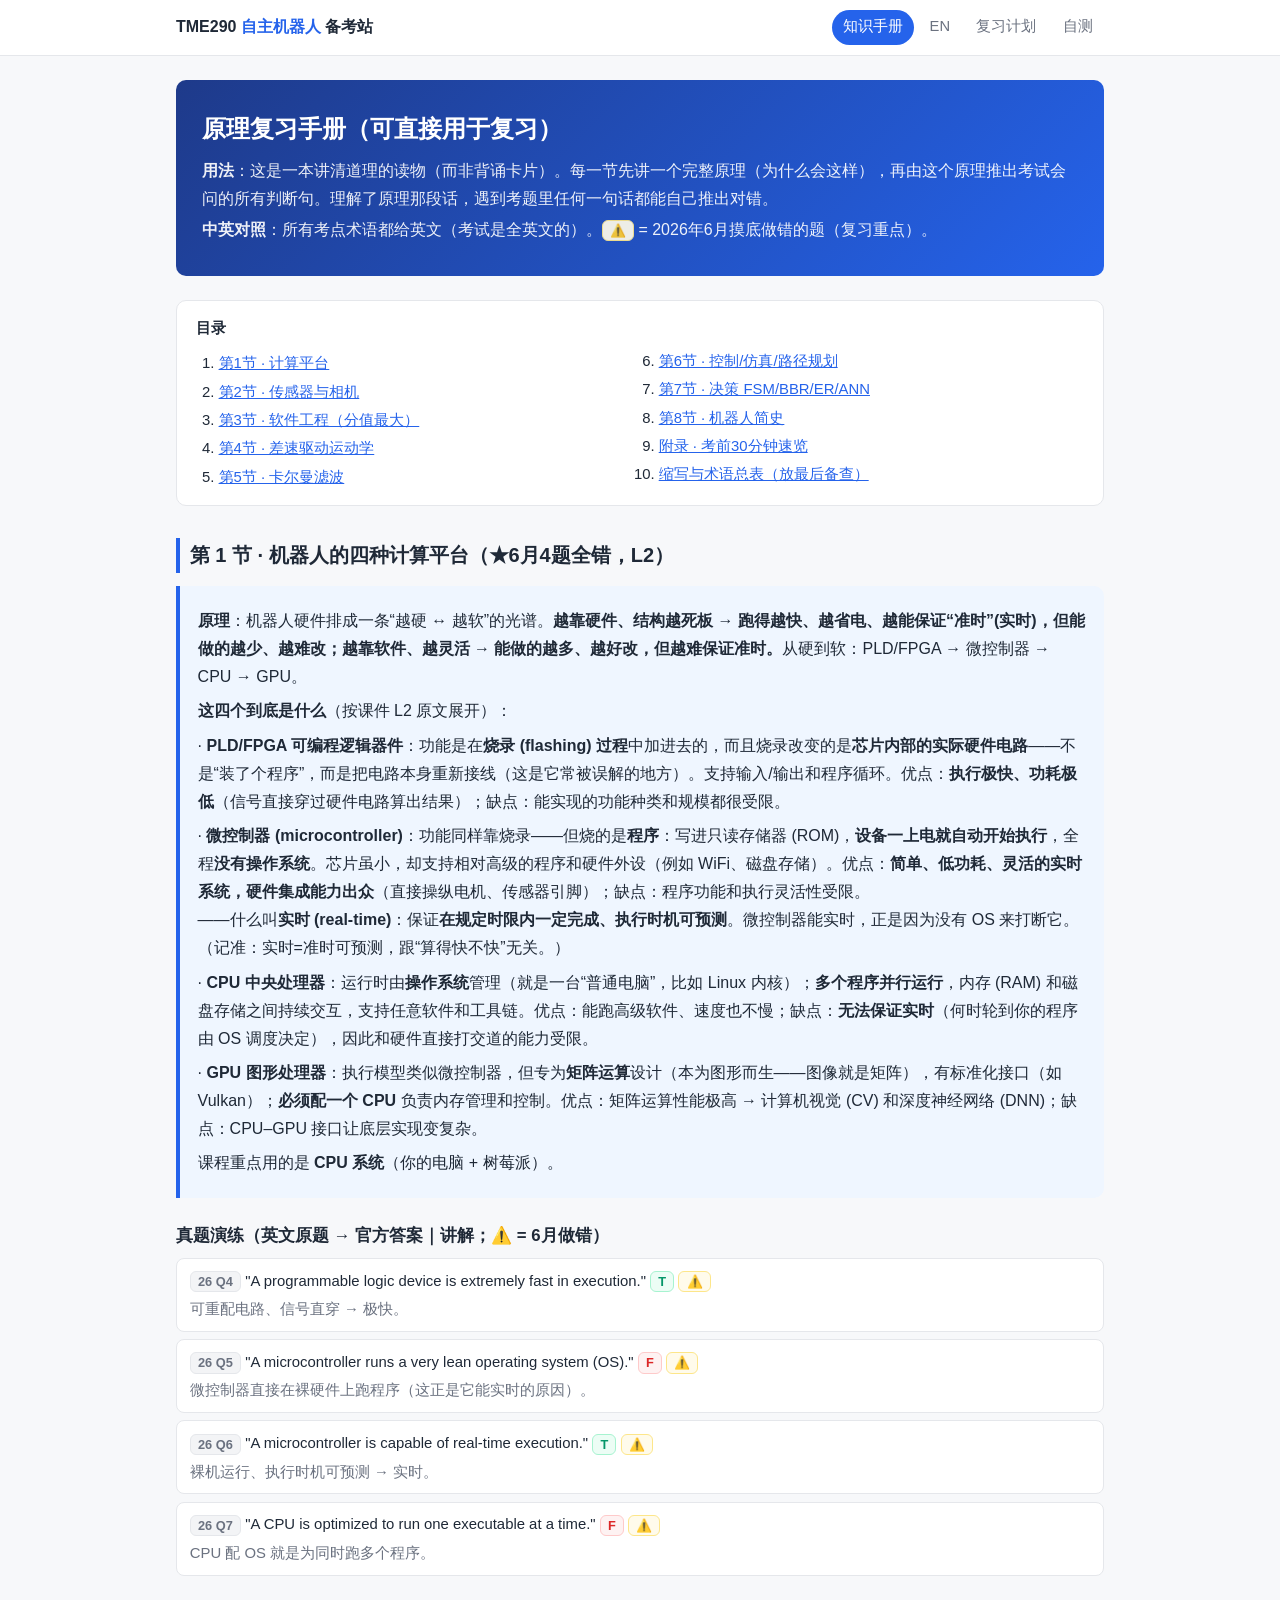
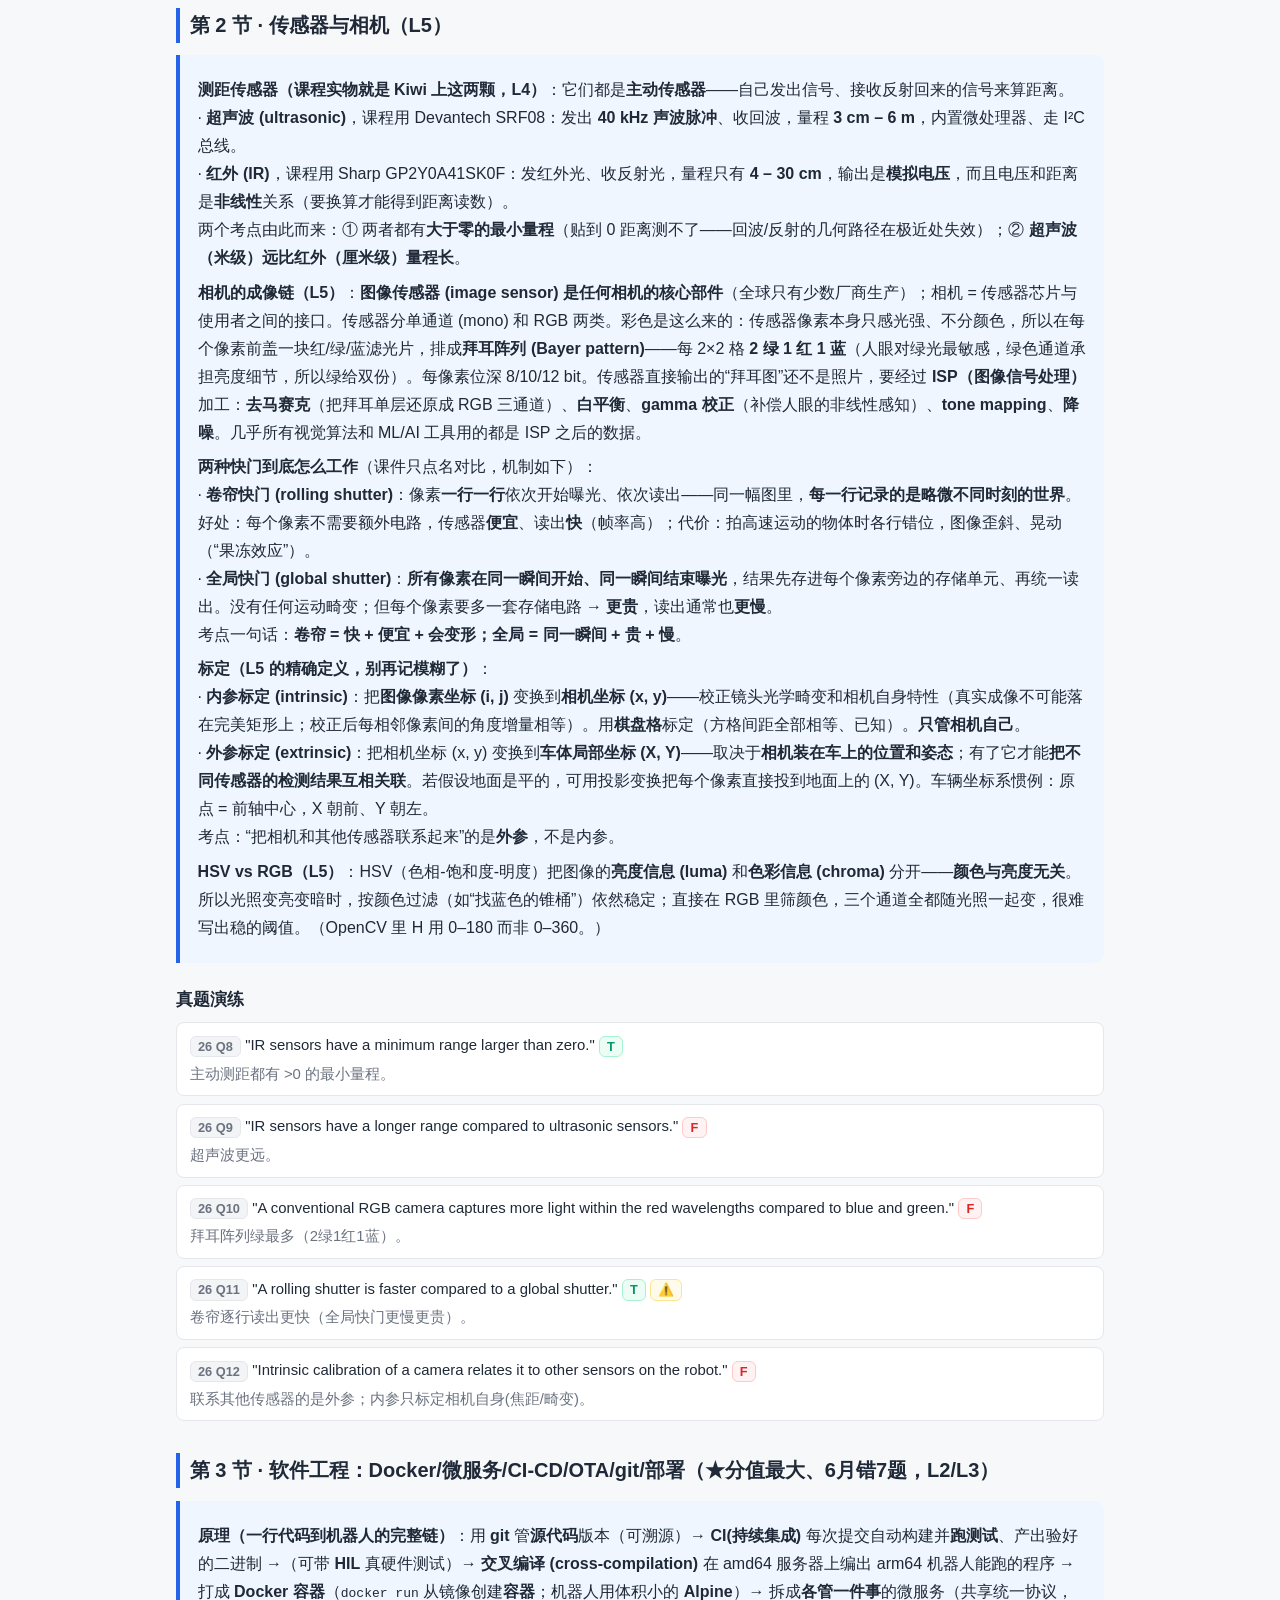
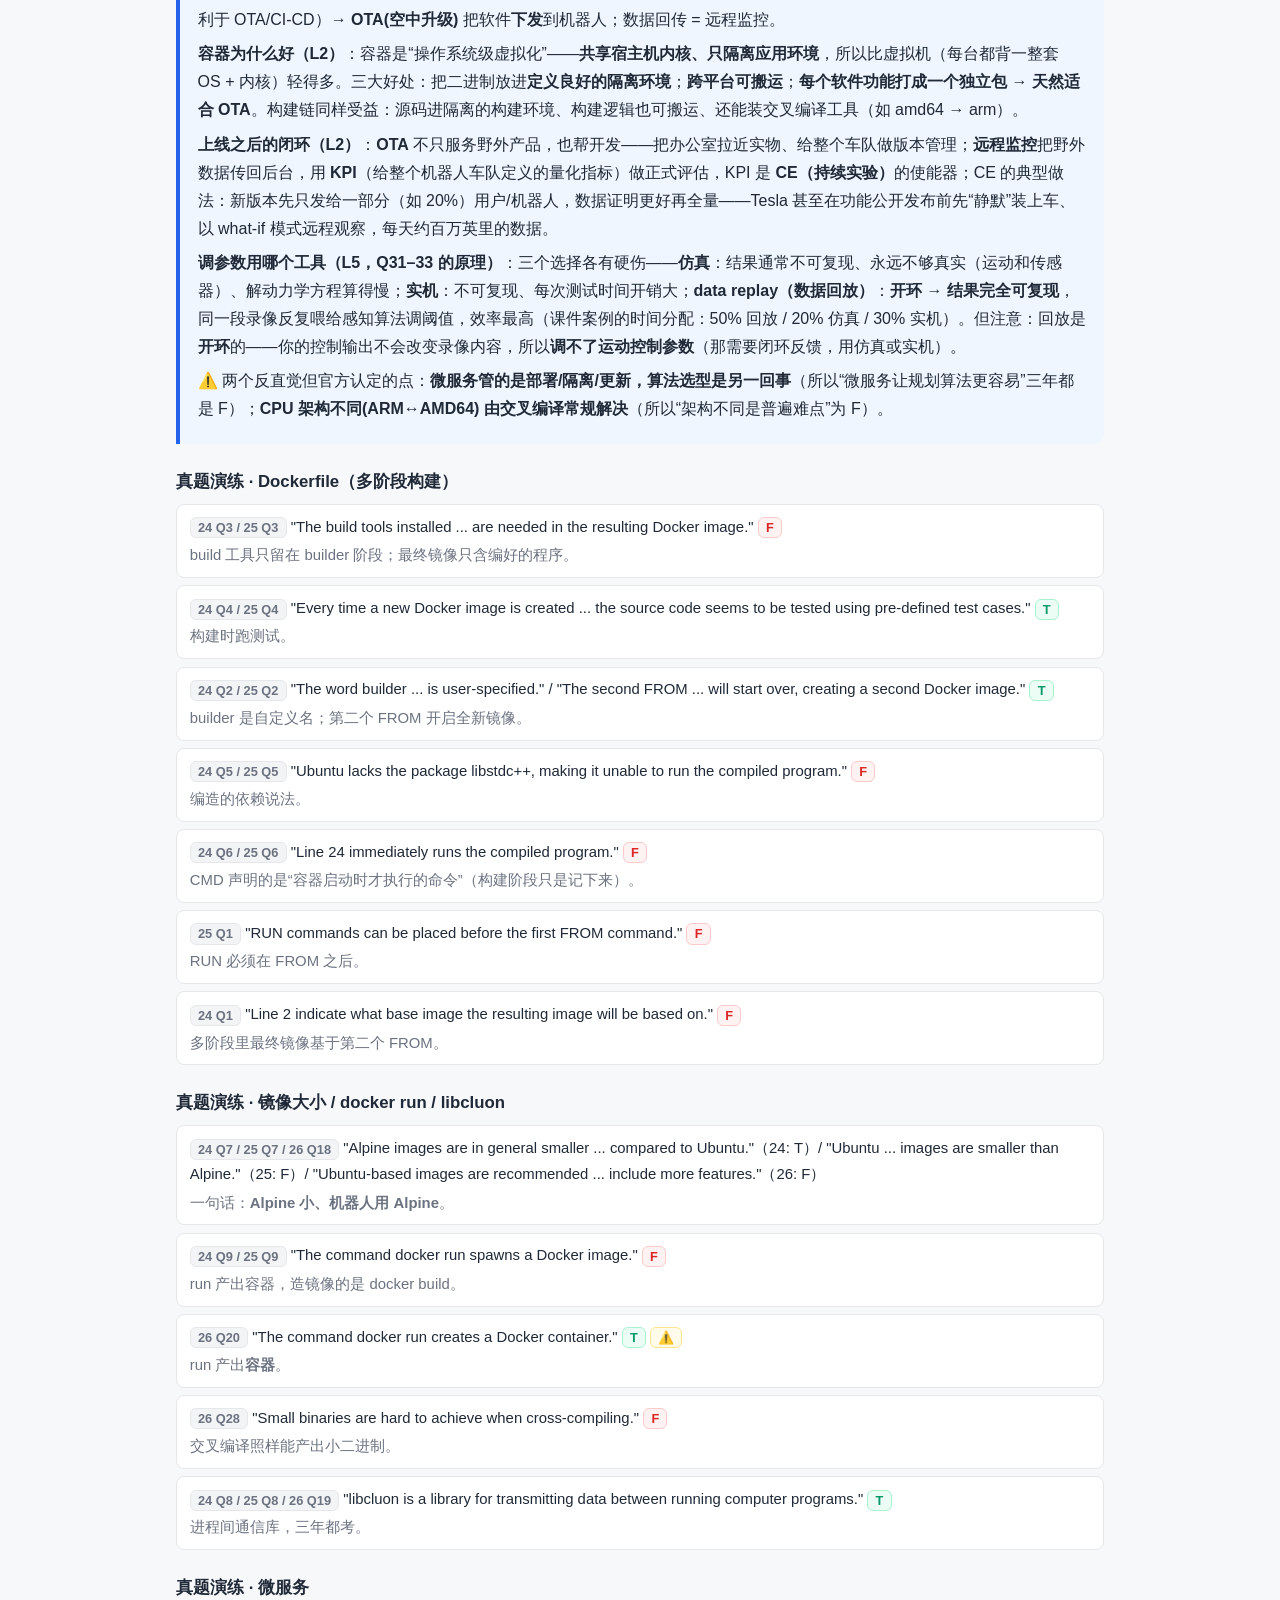
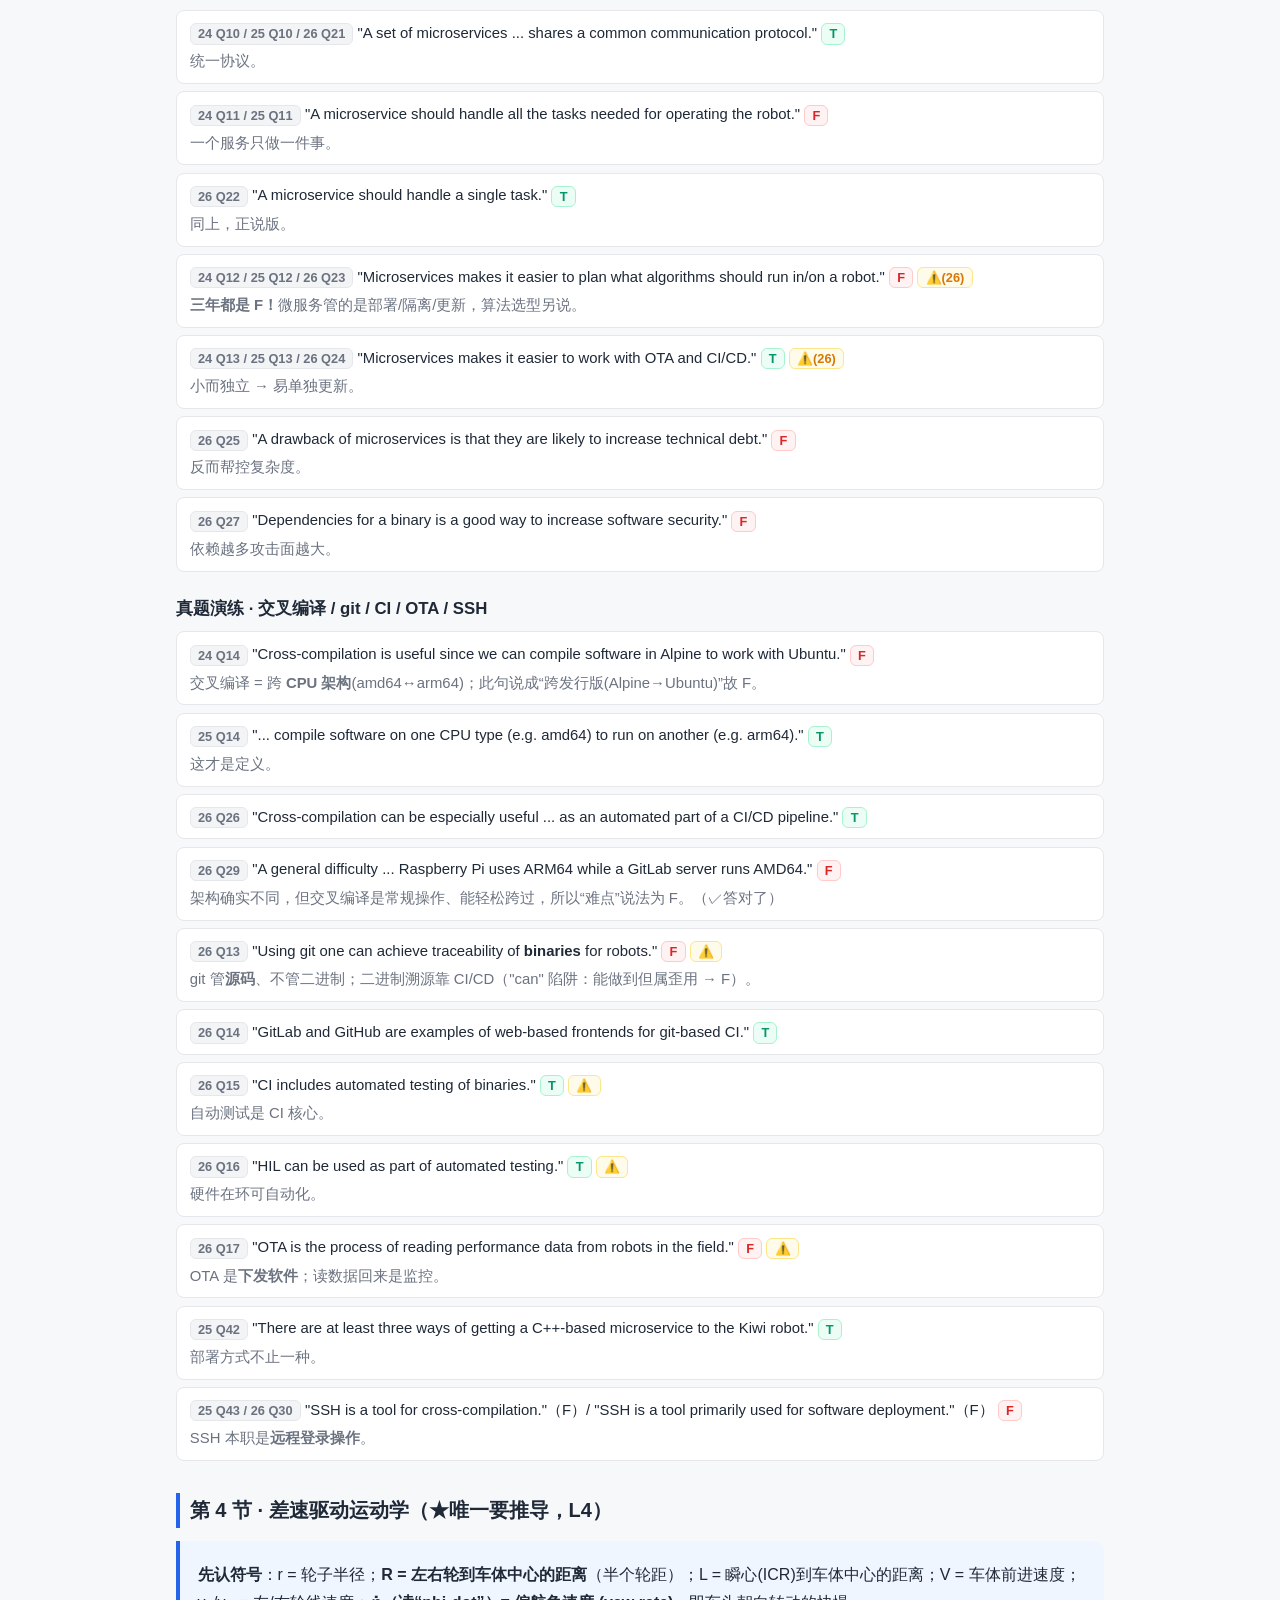
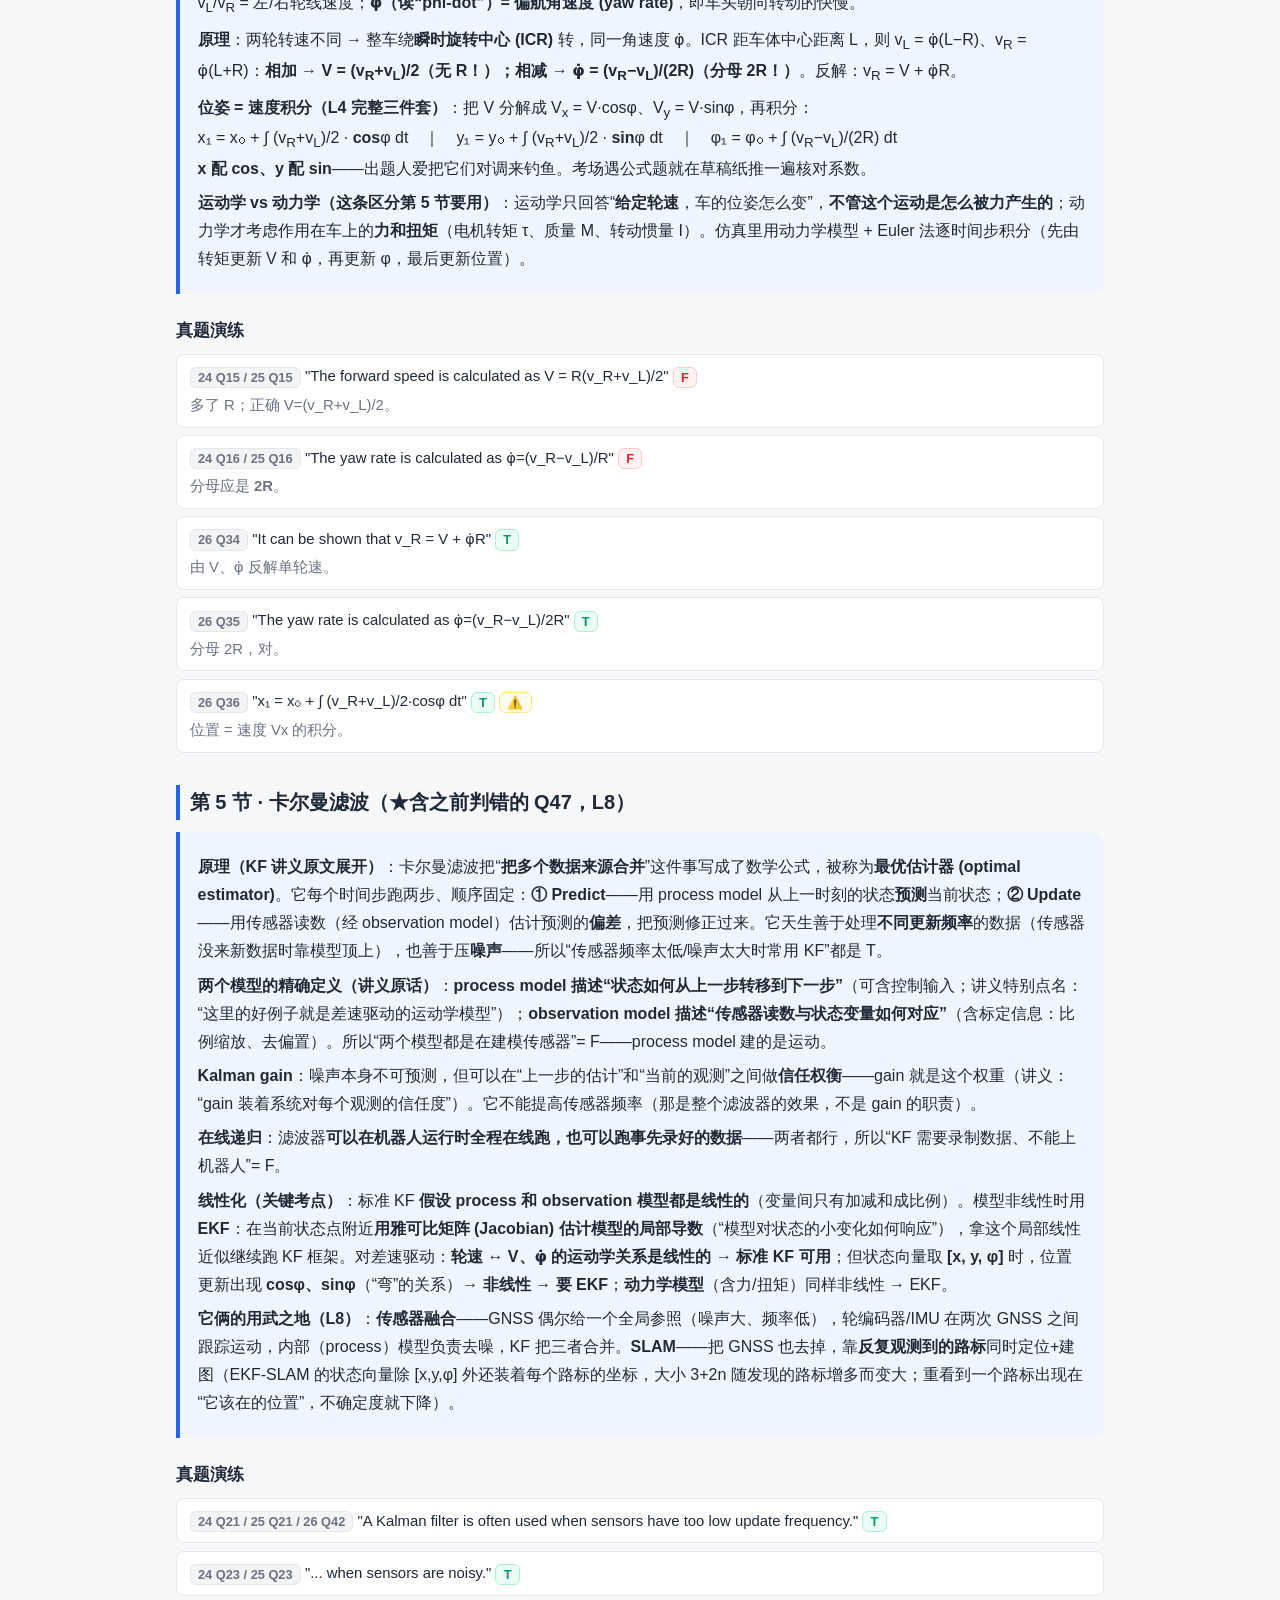
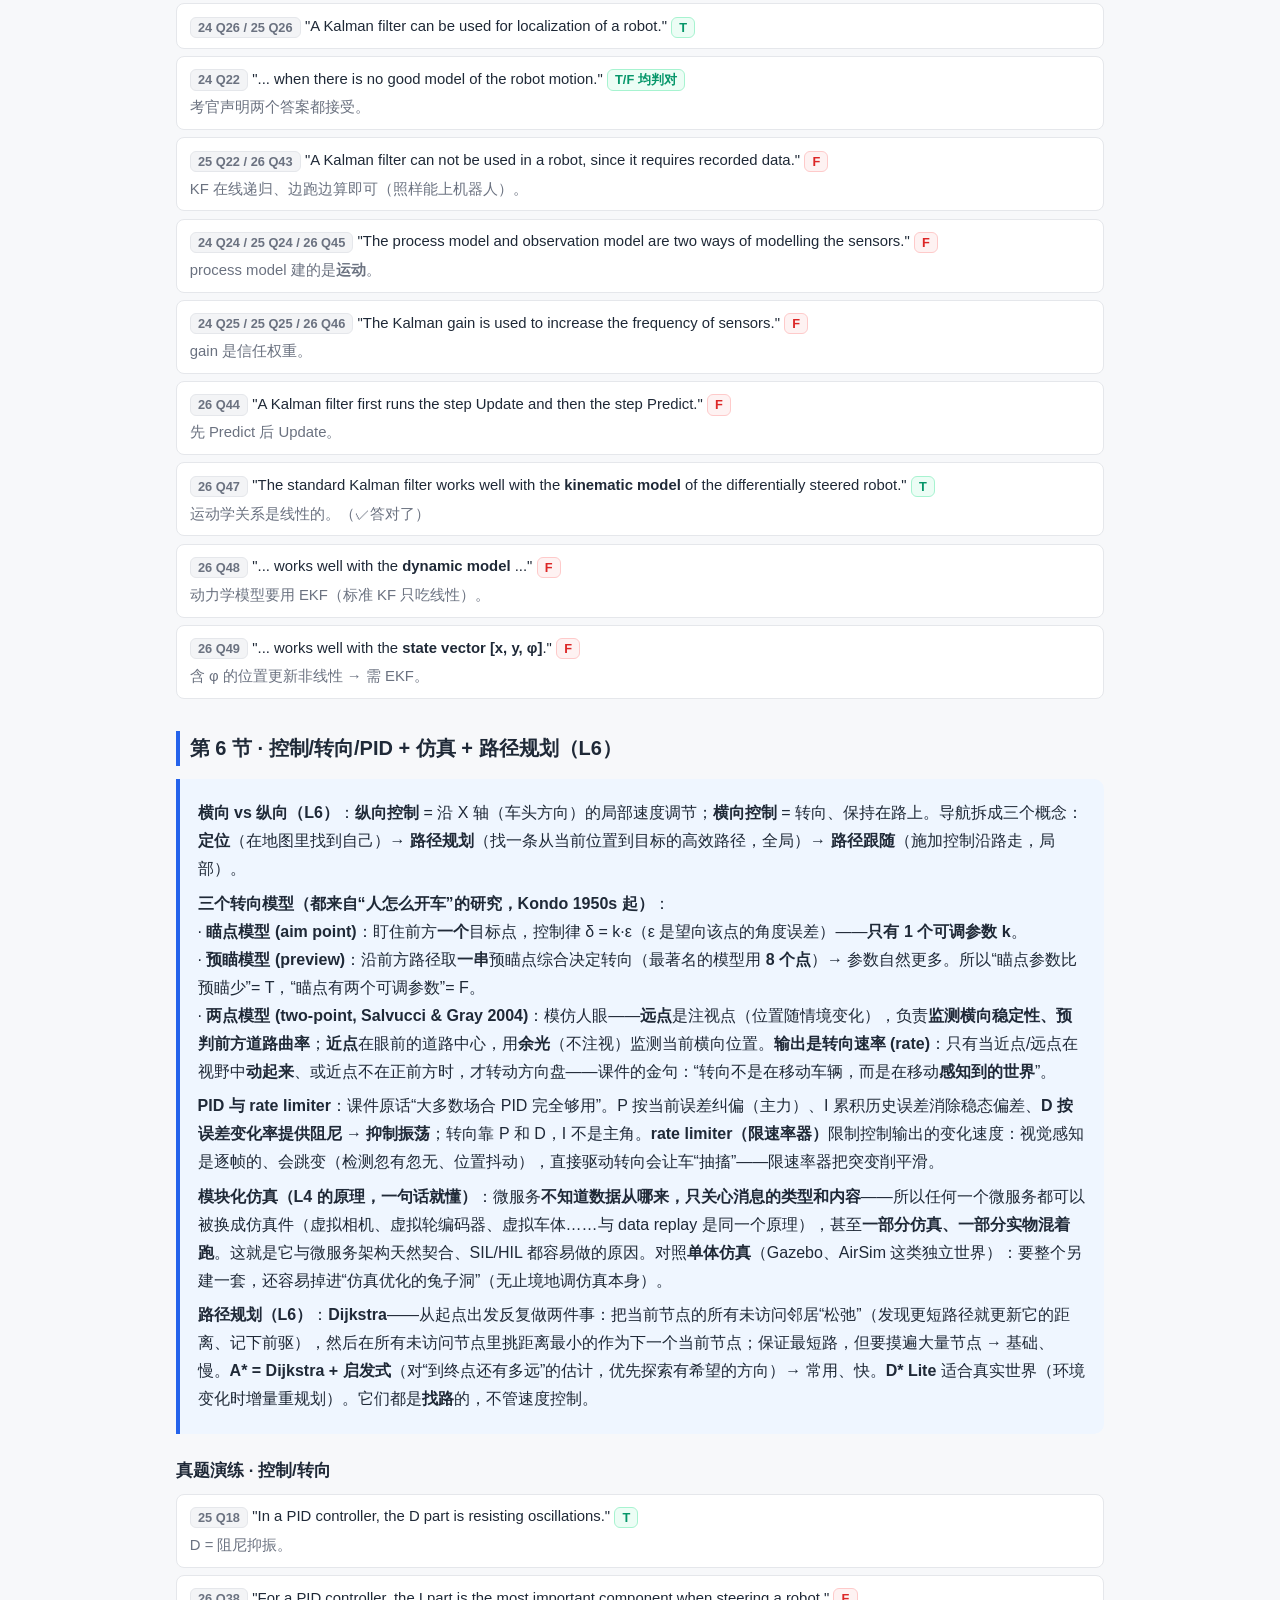
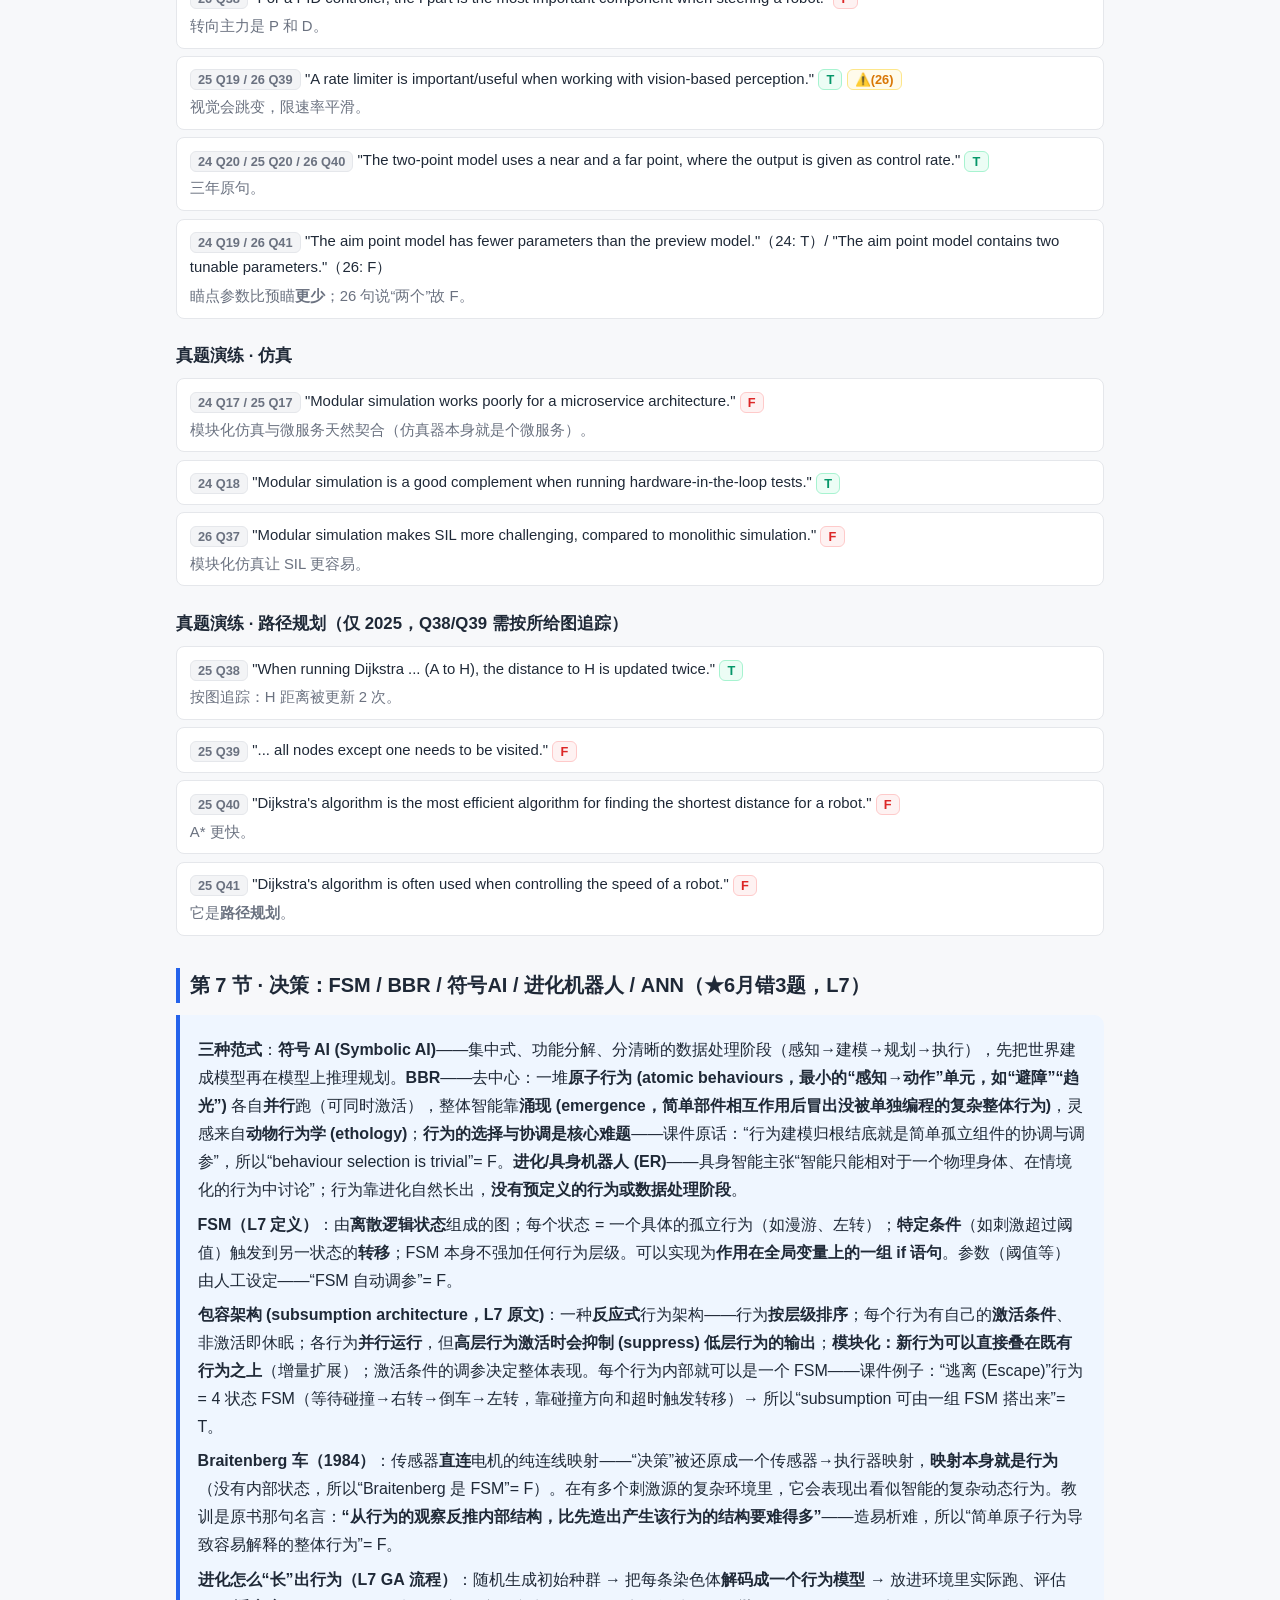
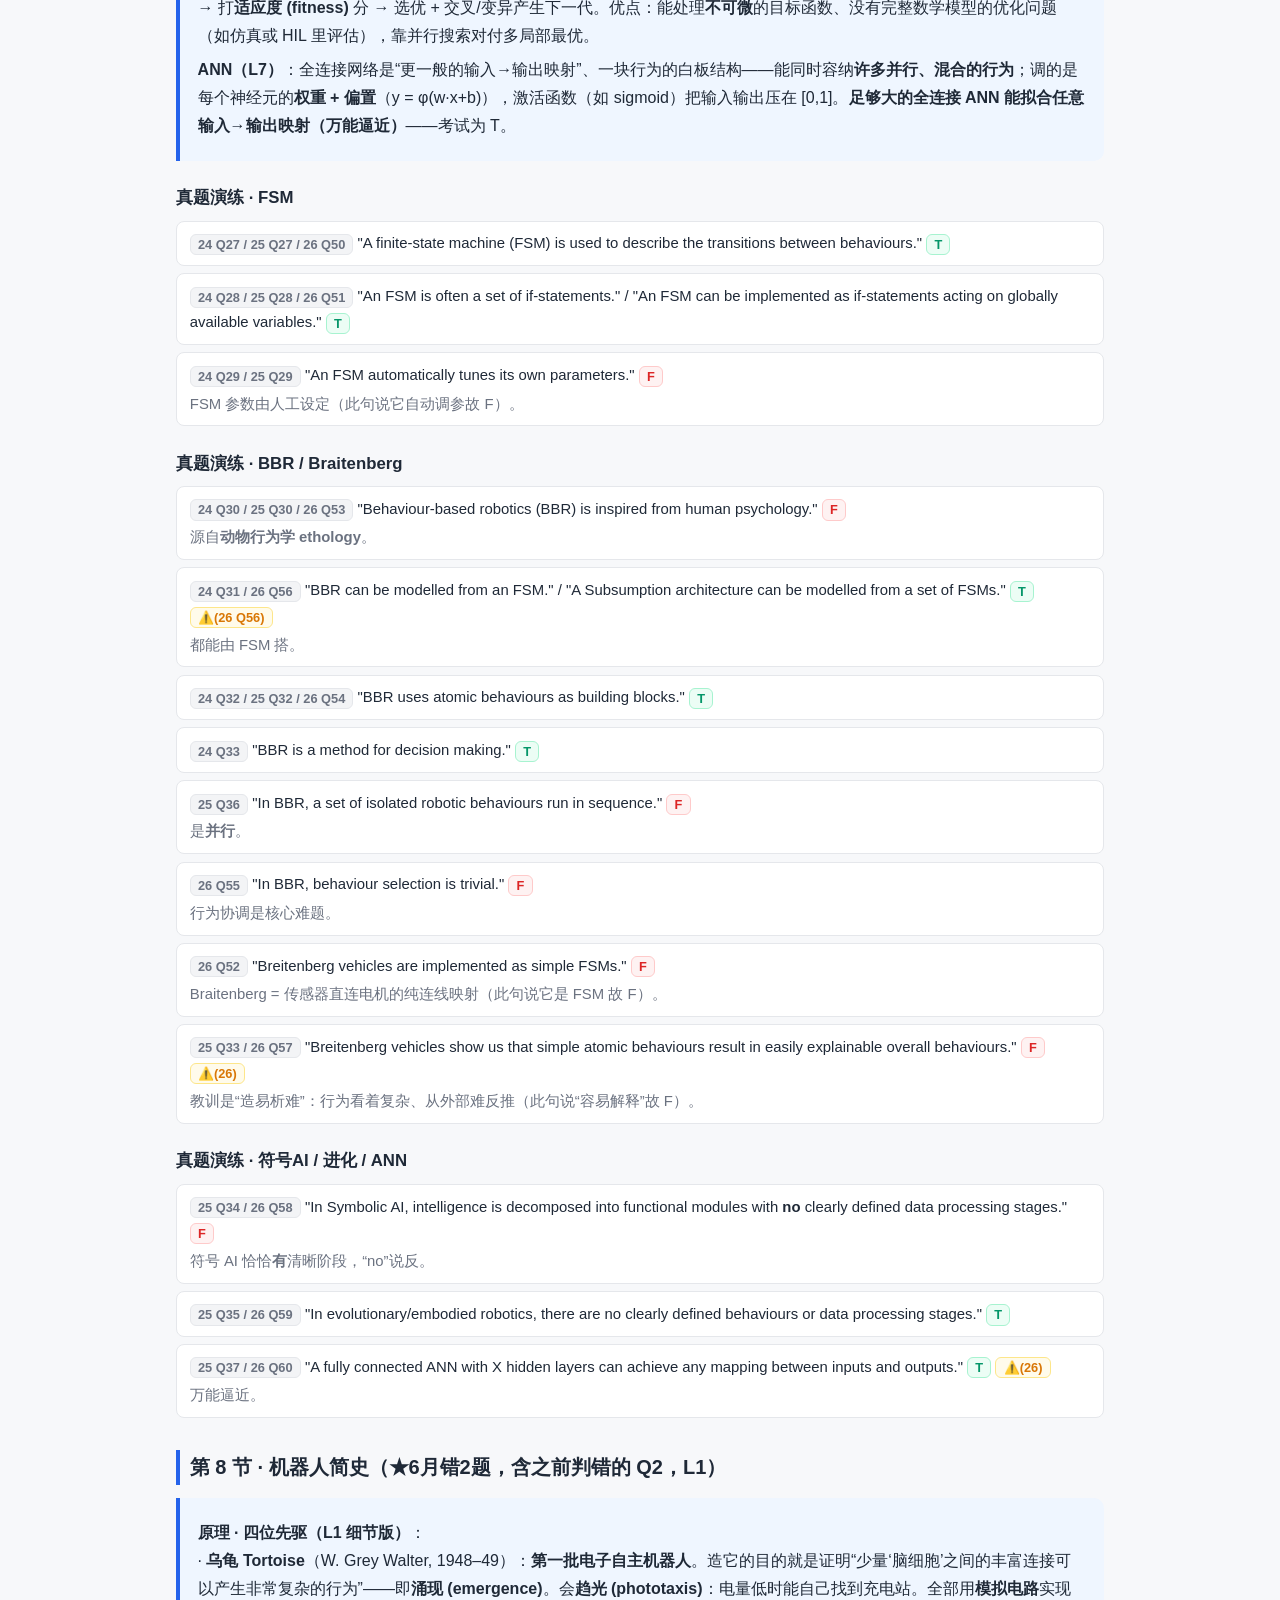
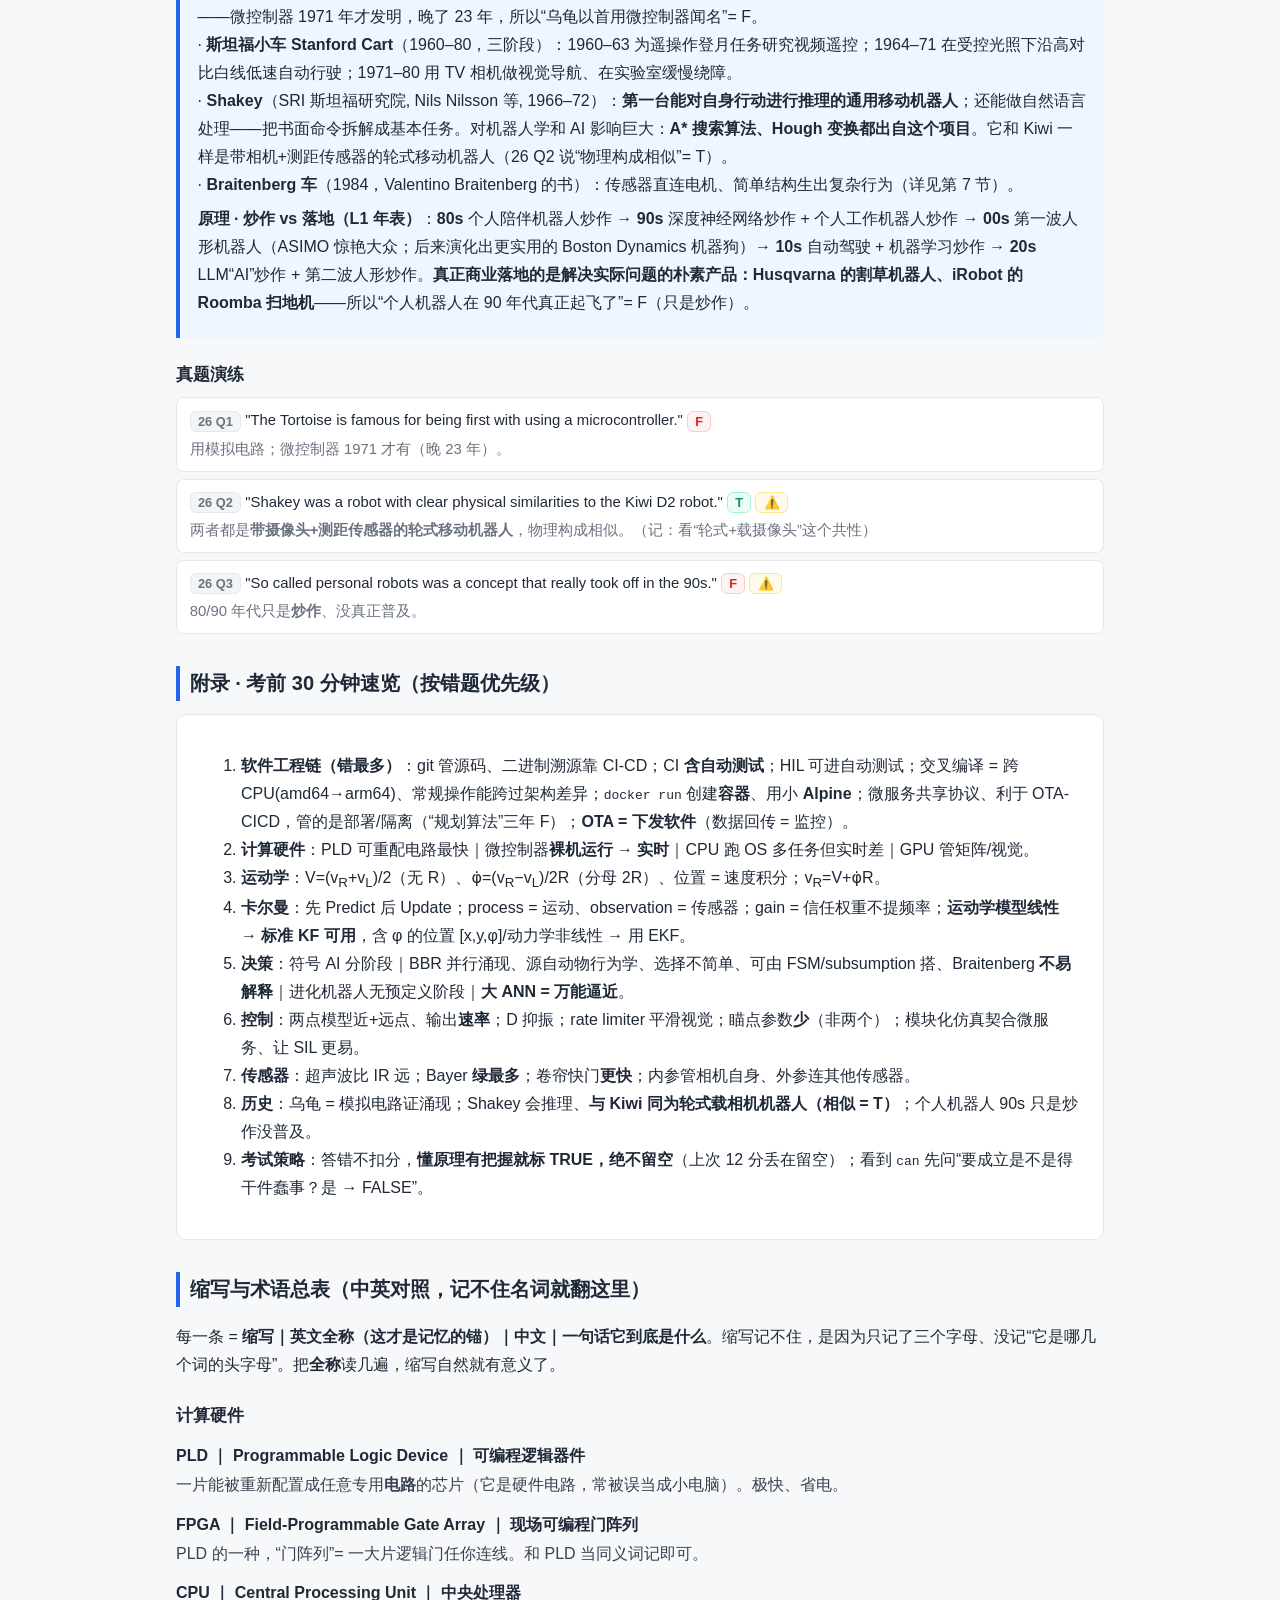
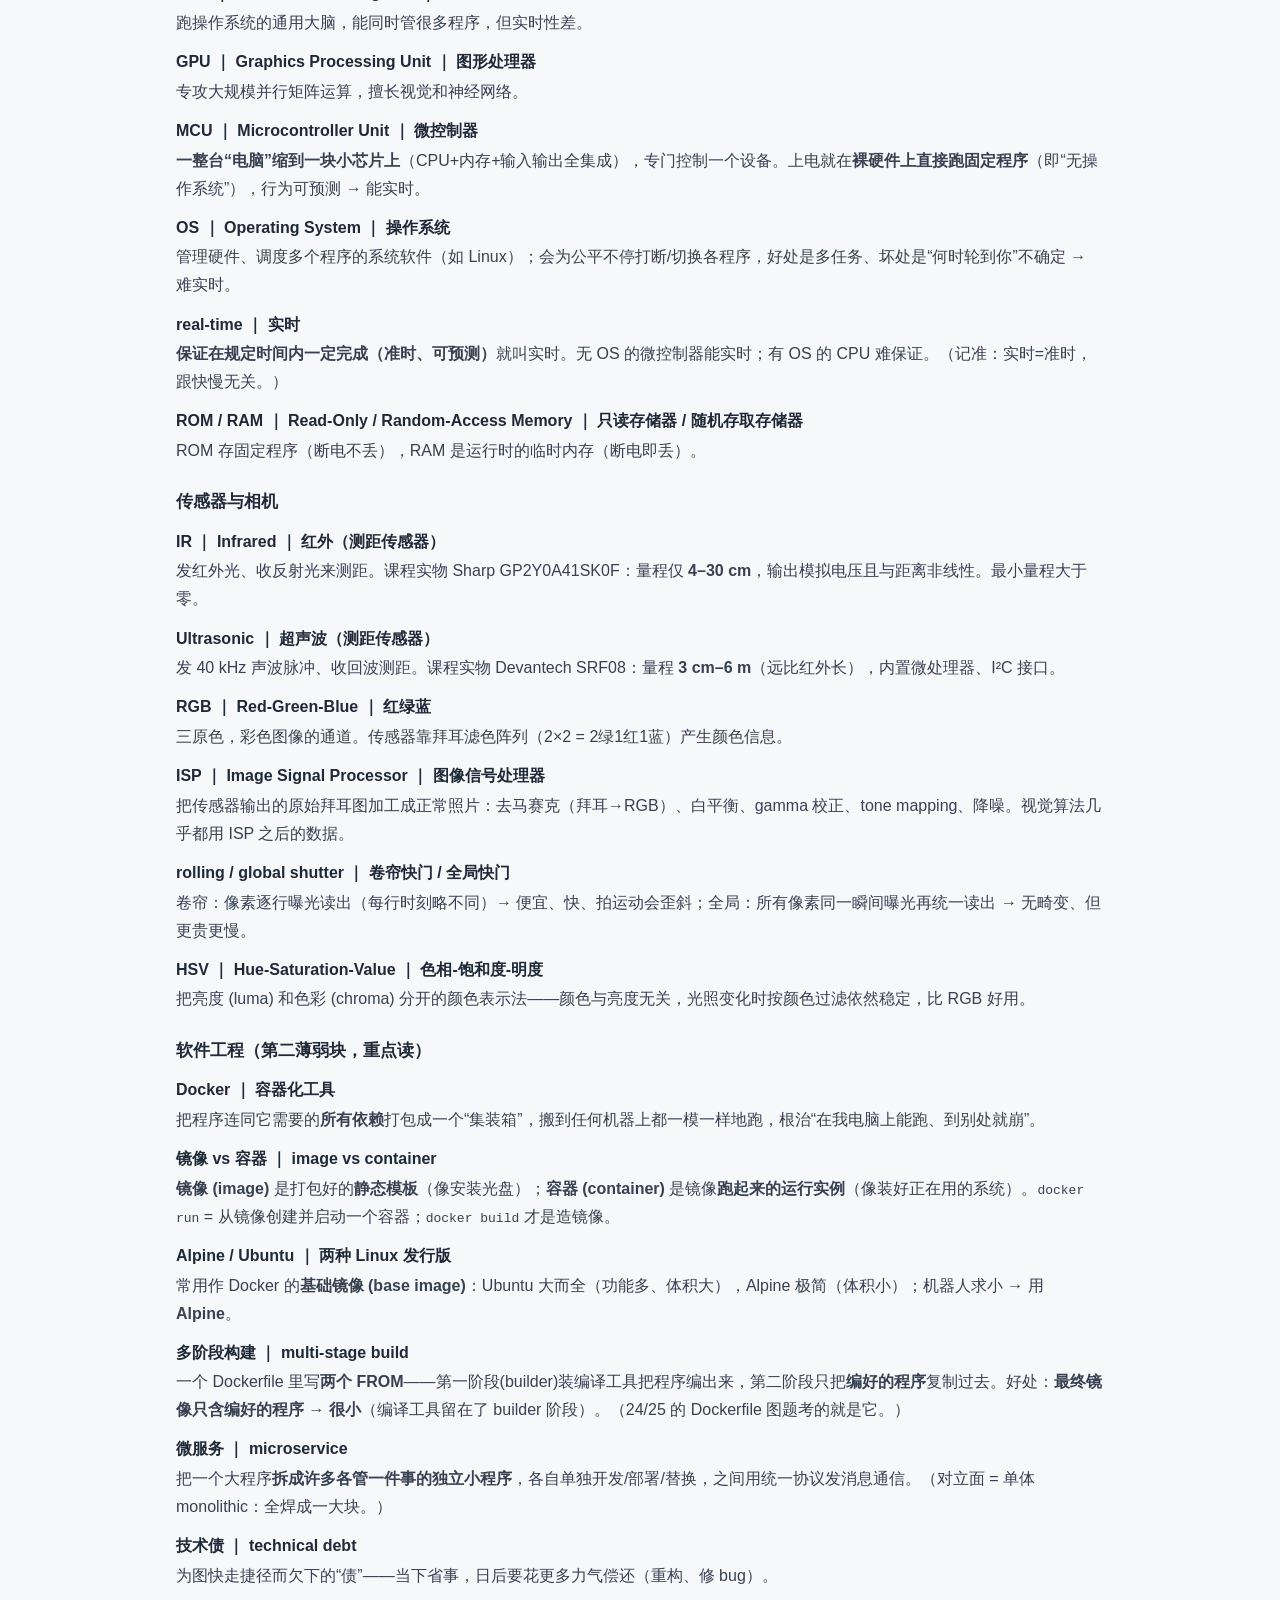
==== commit 53212546: "新增英文版知识手册 en.html（全文翻译：8 节原理 + 真题演练 + 附录 + 术语表），中英导航互链 Co-Authored-By: Claude Fable 5 <noreply@anthr" ====
--- a/index.html
+++ b/index.html
@@ -14,6 +14,7 @@
     <a class="brand" href="index.html">TME290 <span>自主机器人</span> 备考站</a>
     <div class="links">
       <a href="index.html" class="active">知识手册</a>
+      <a href="en.html">EN</a>
       <a href="plan.html">复习计划</a>
       <a href="exam.html">自测</a>
     </div>
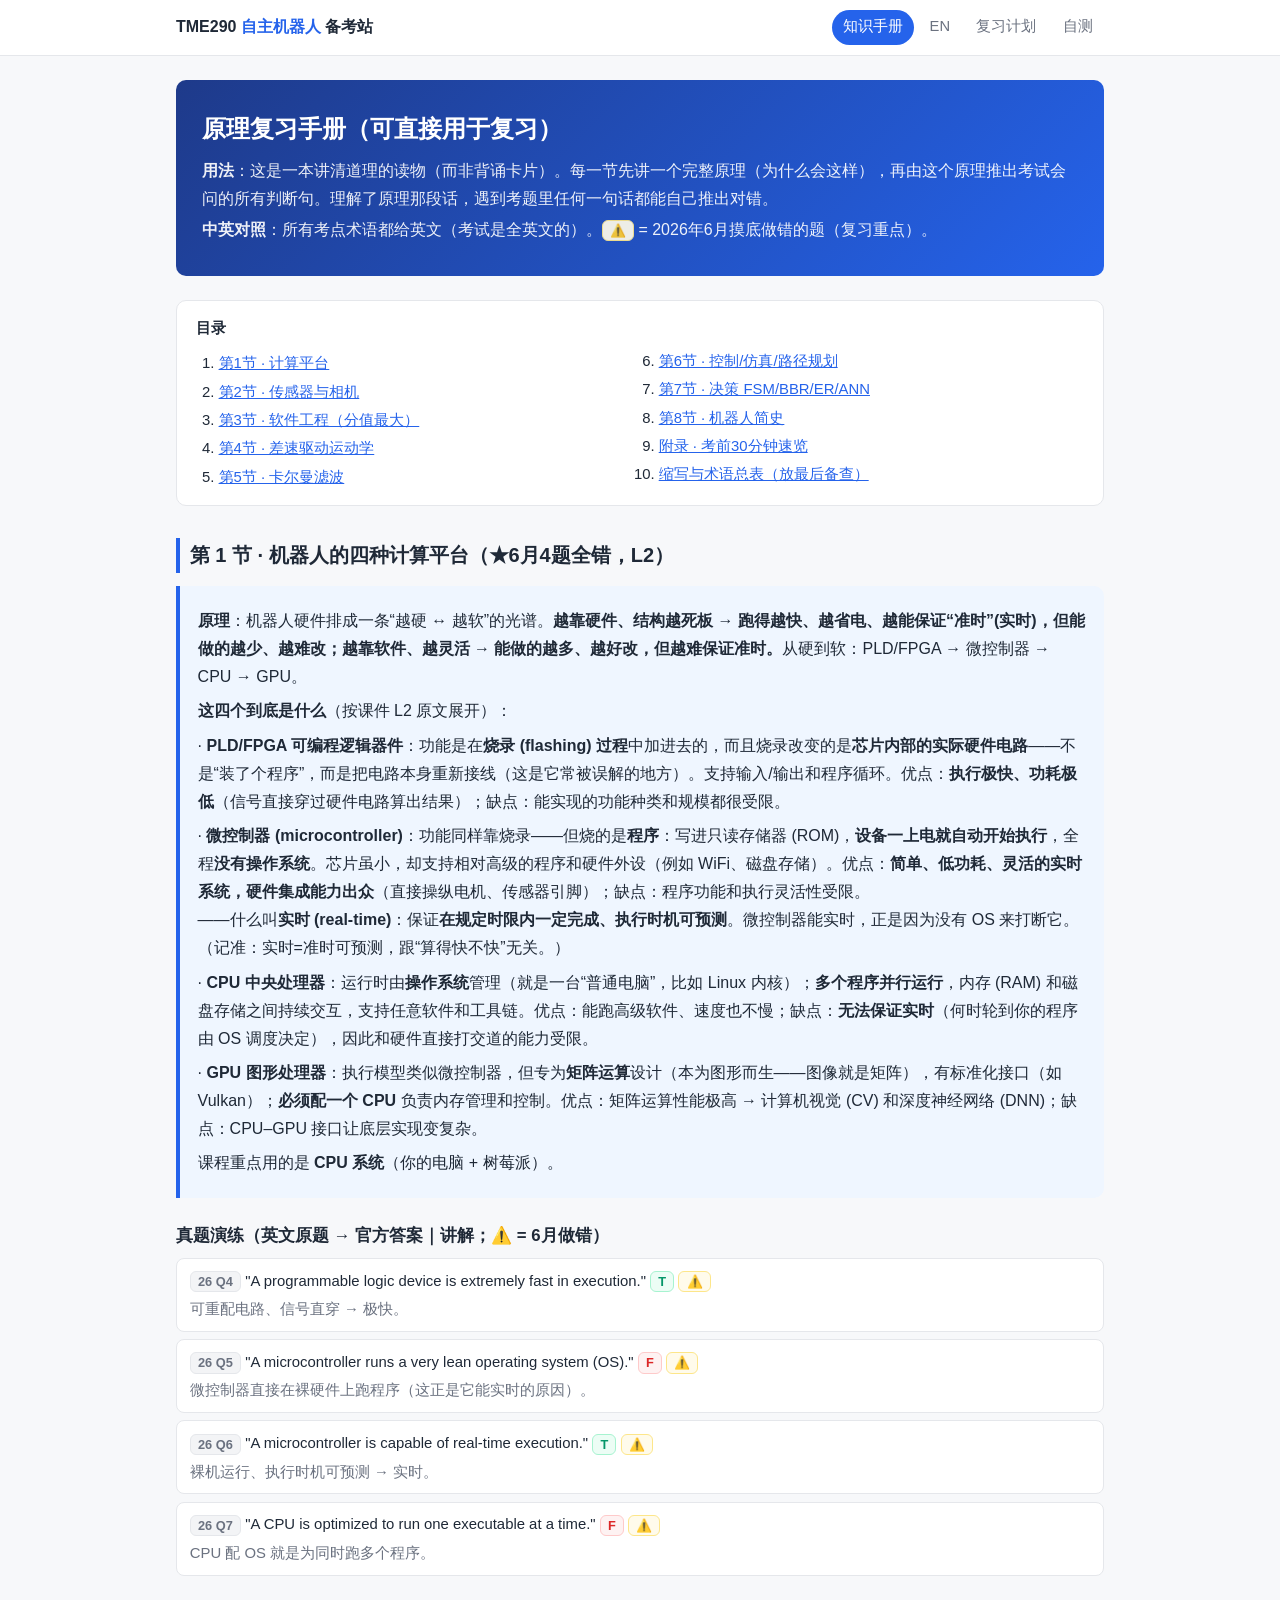
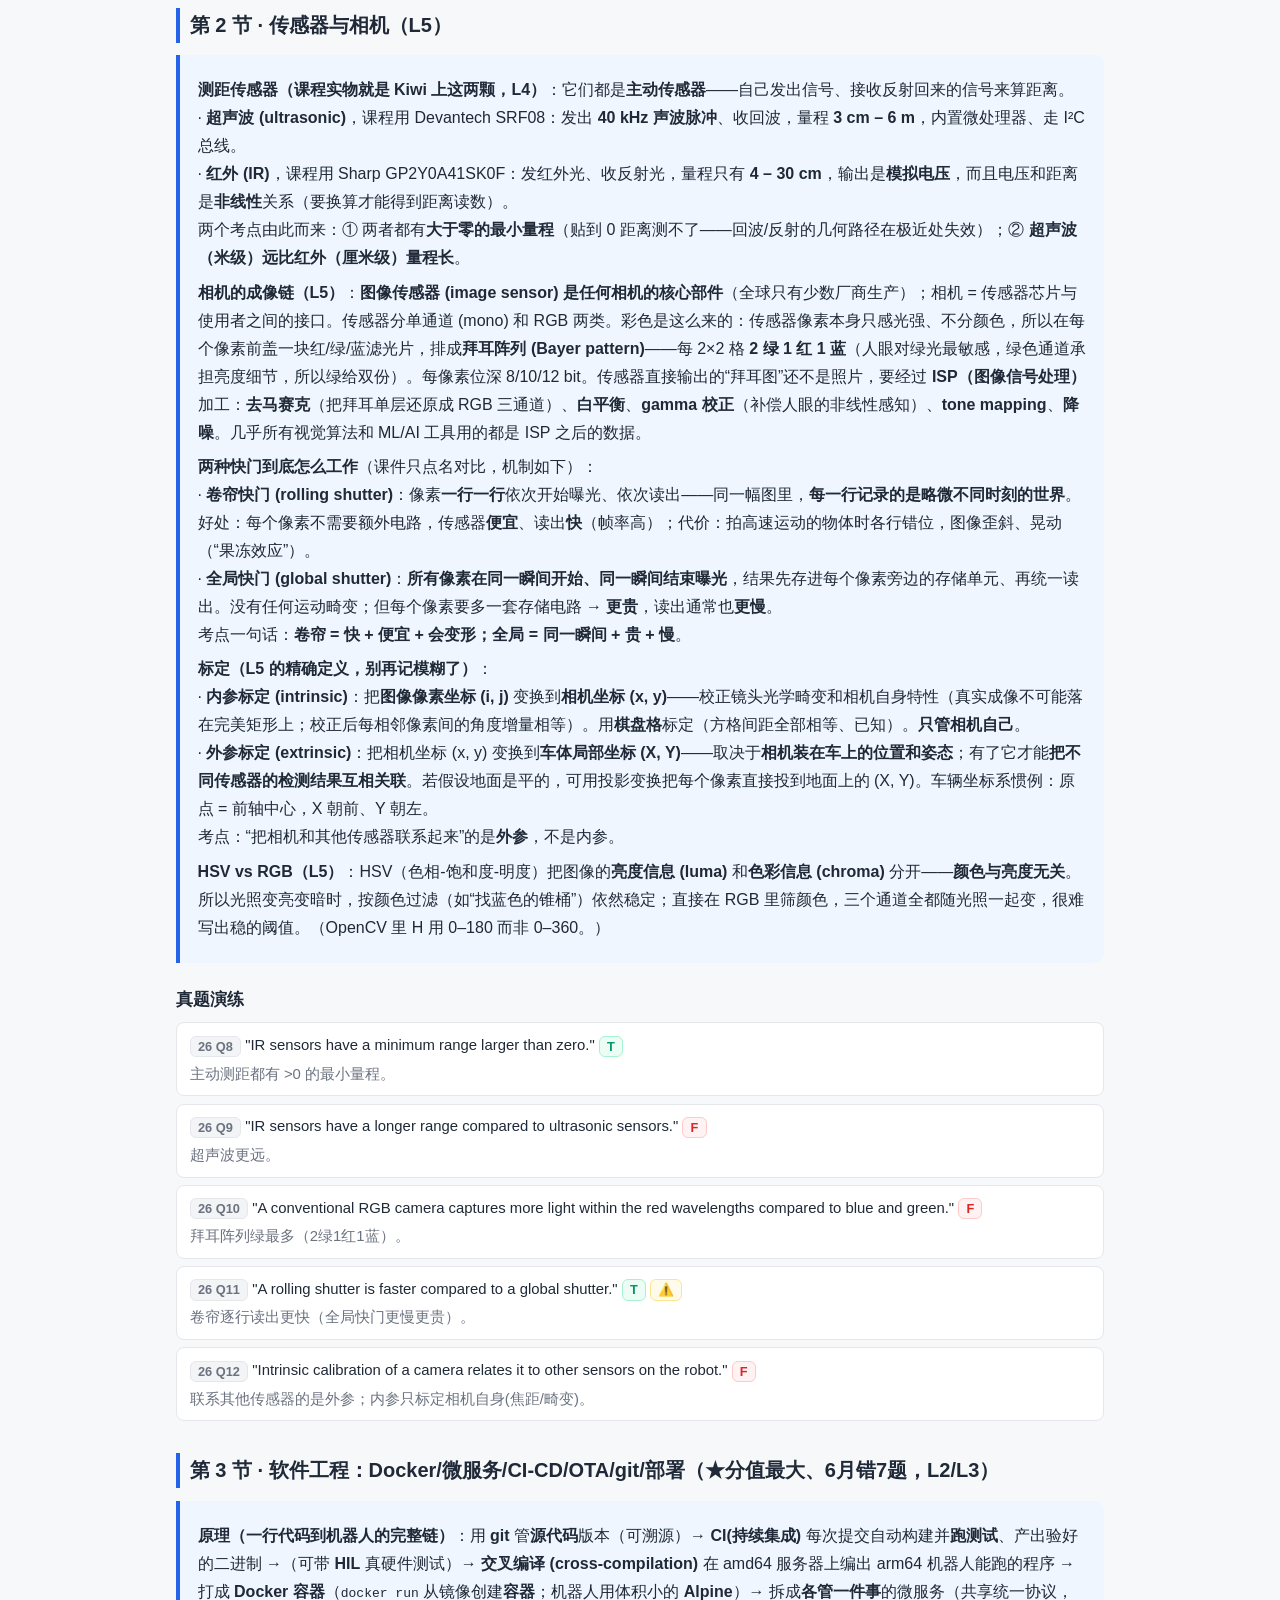
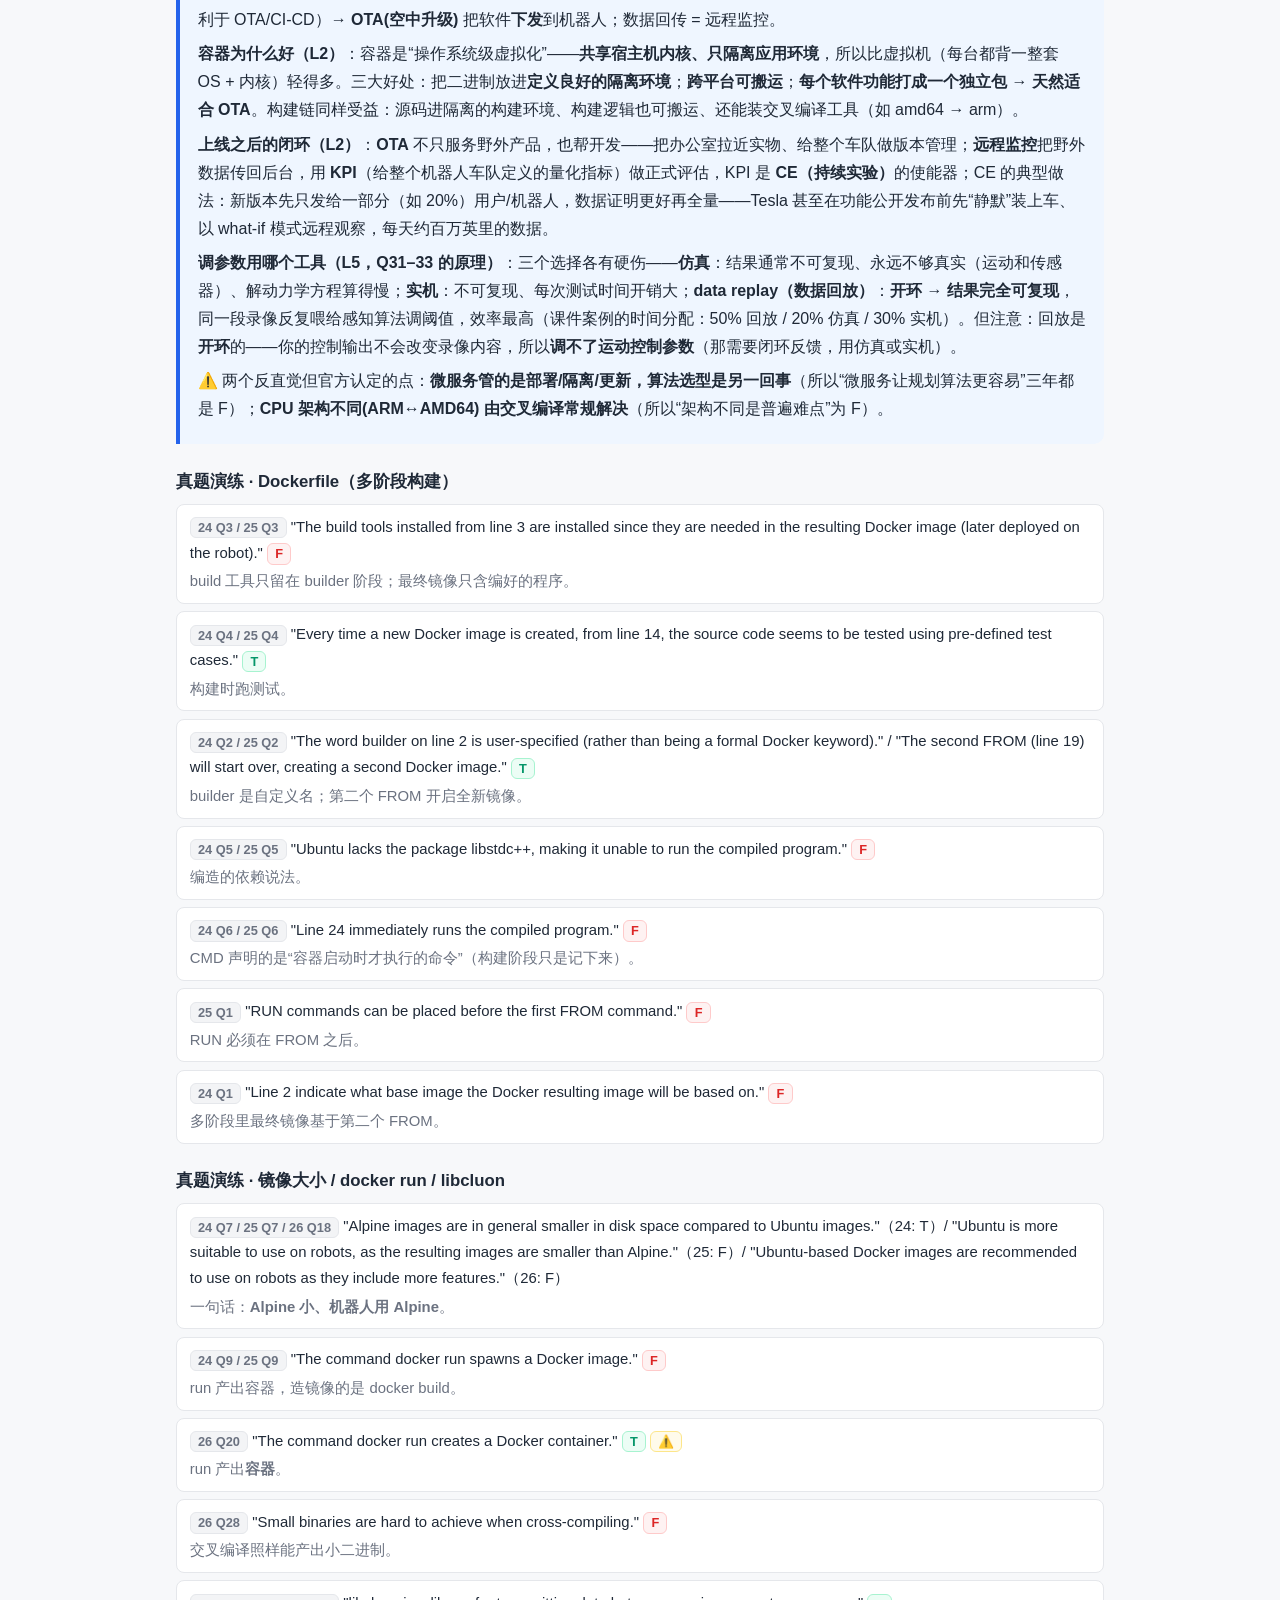
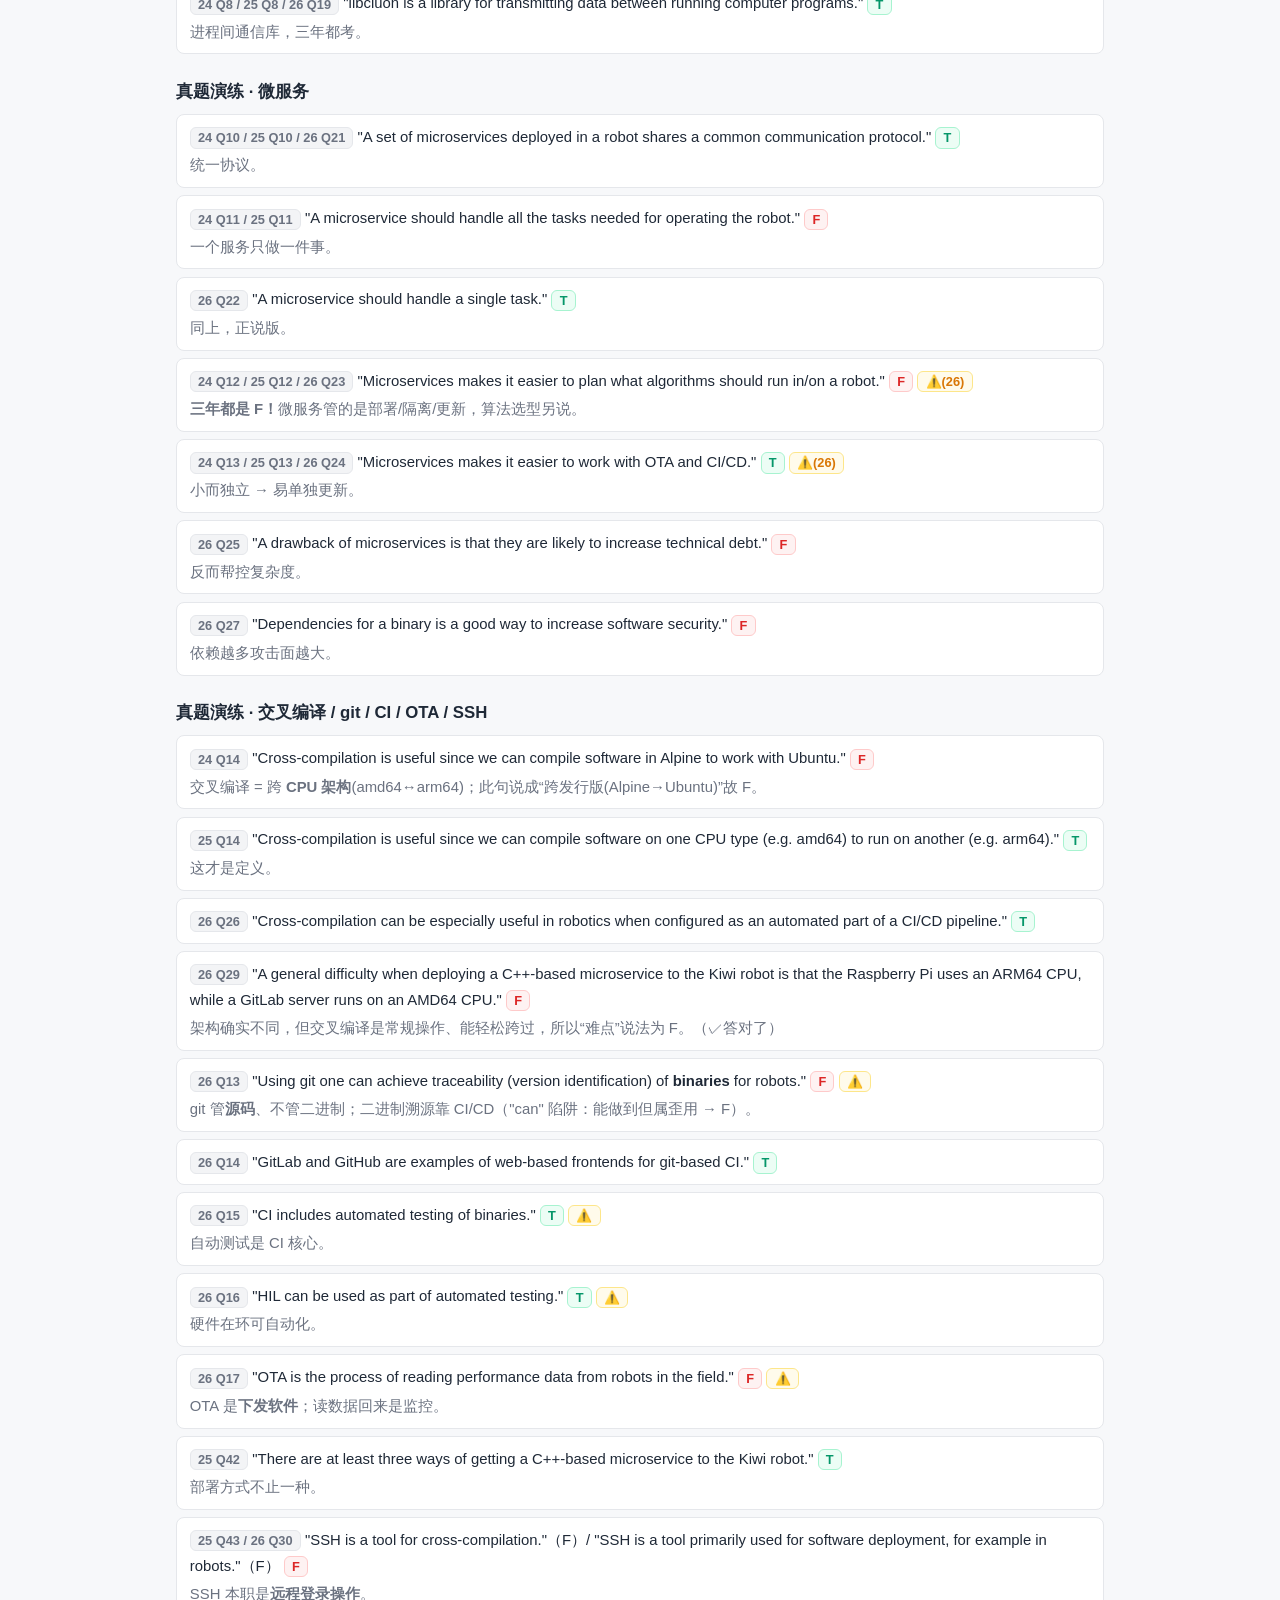
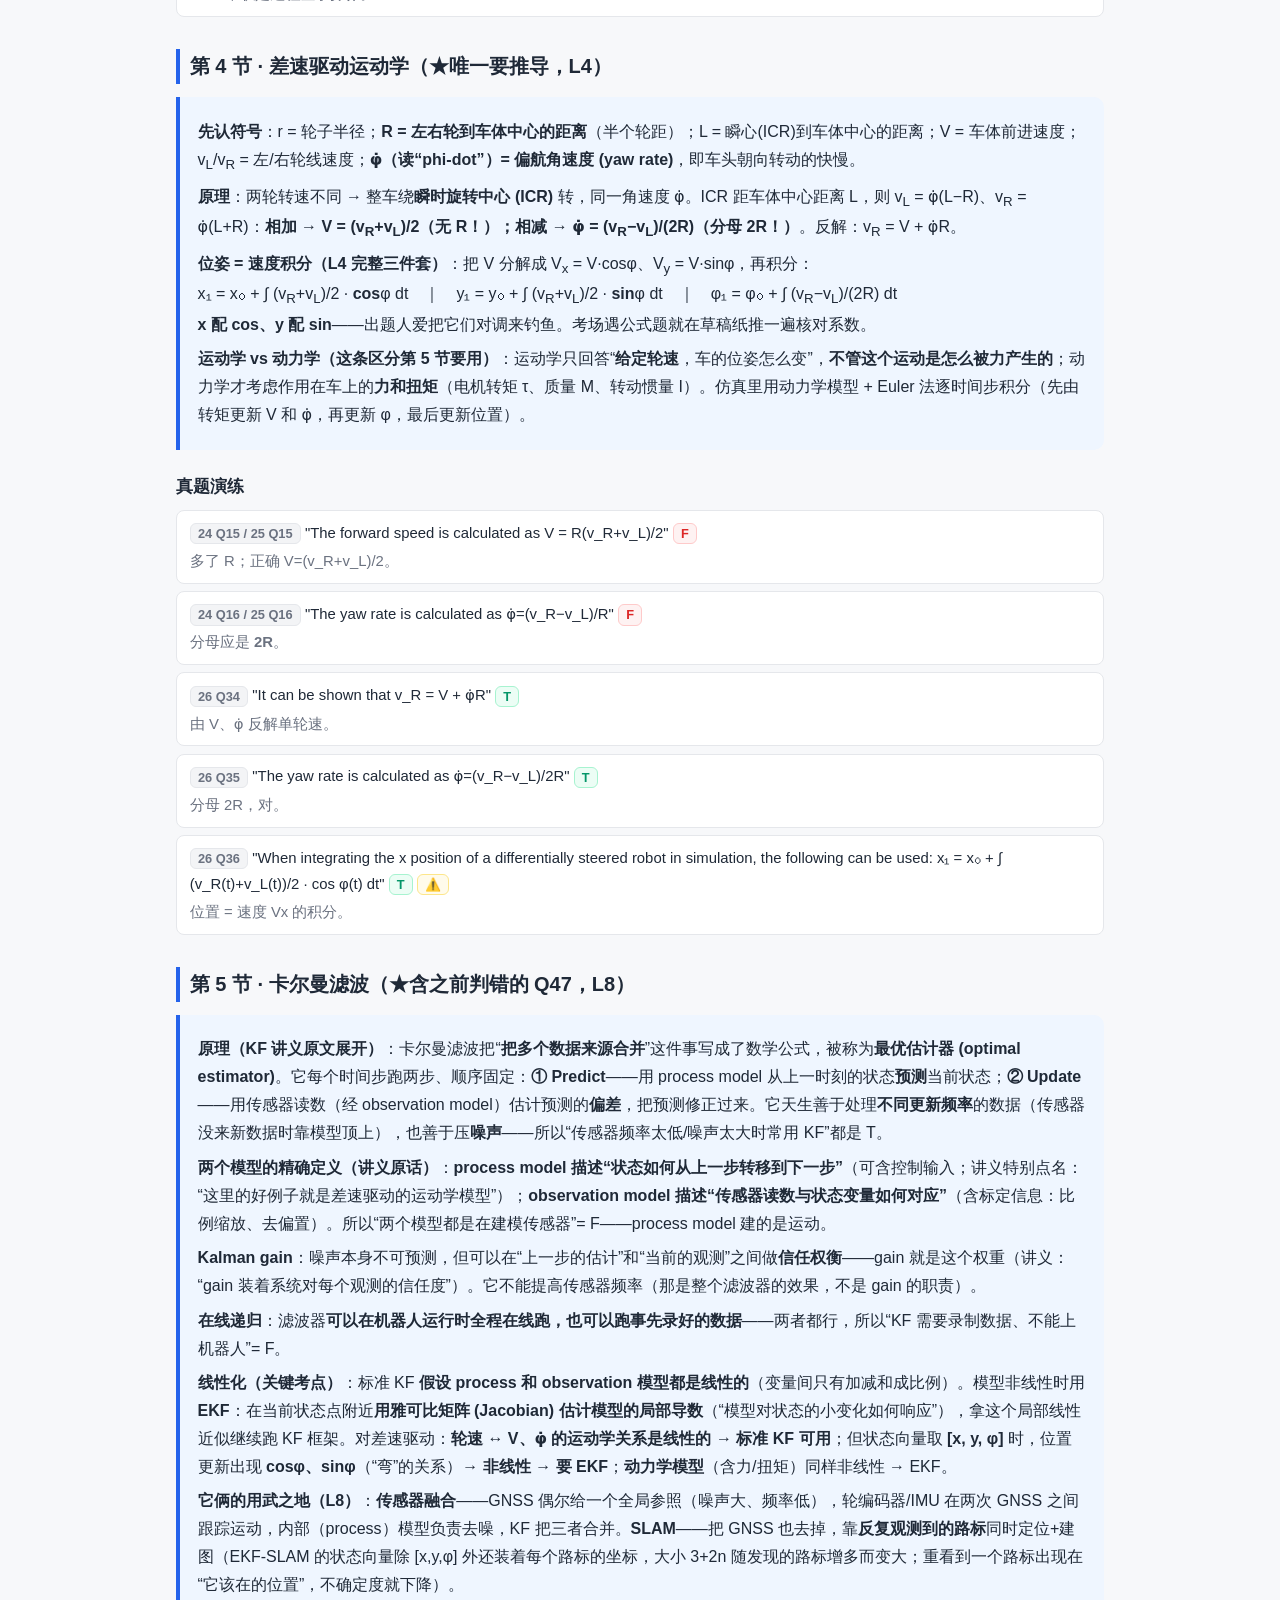
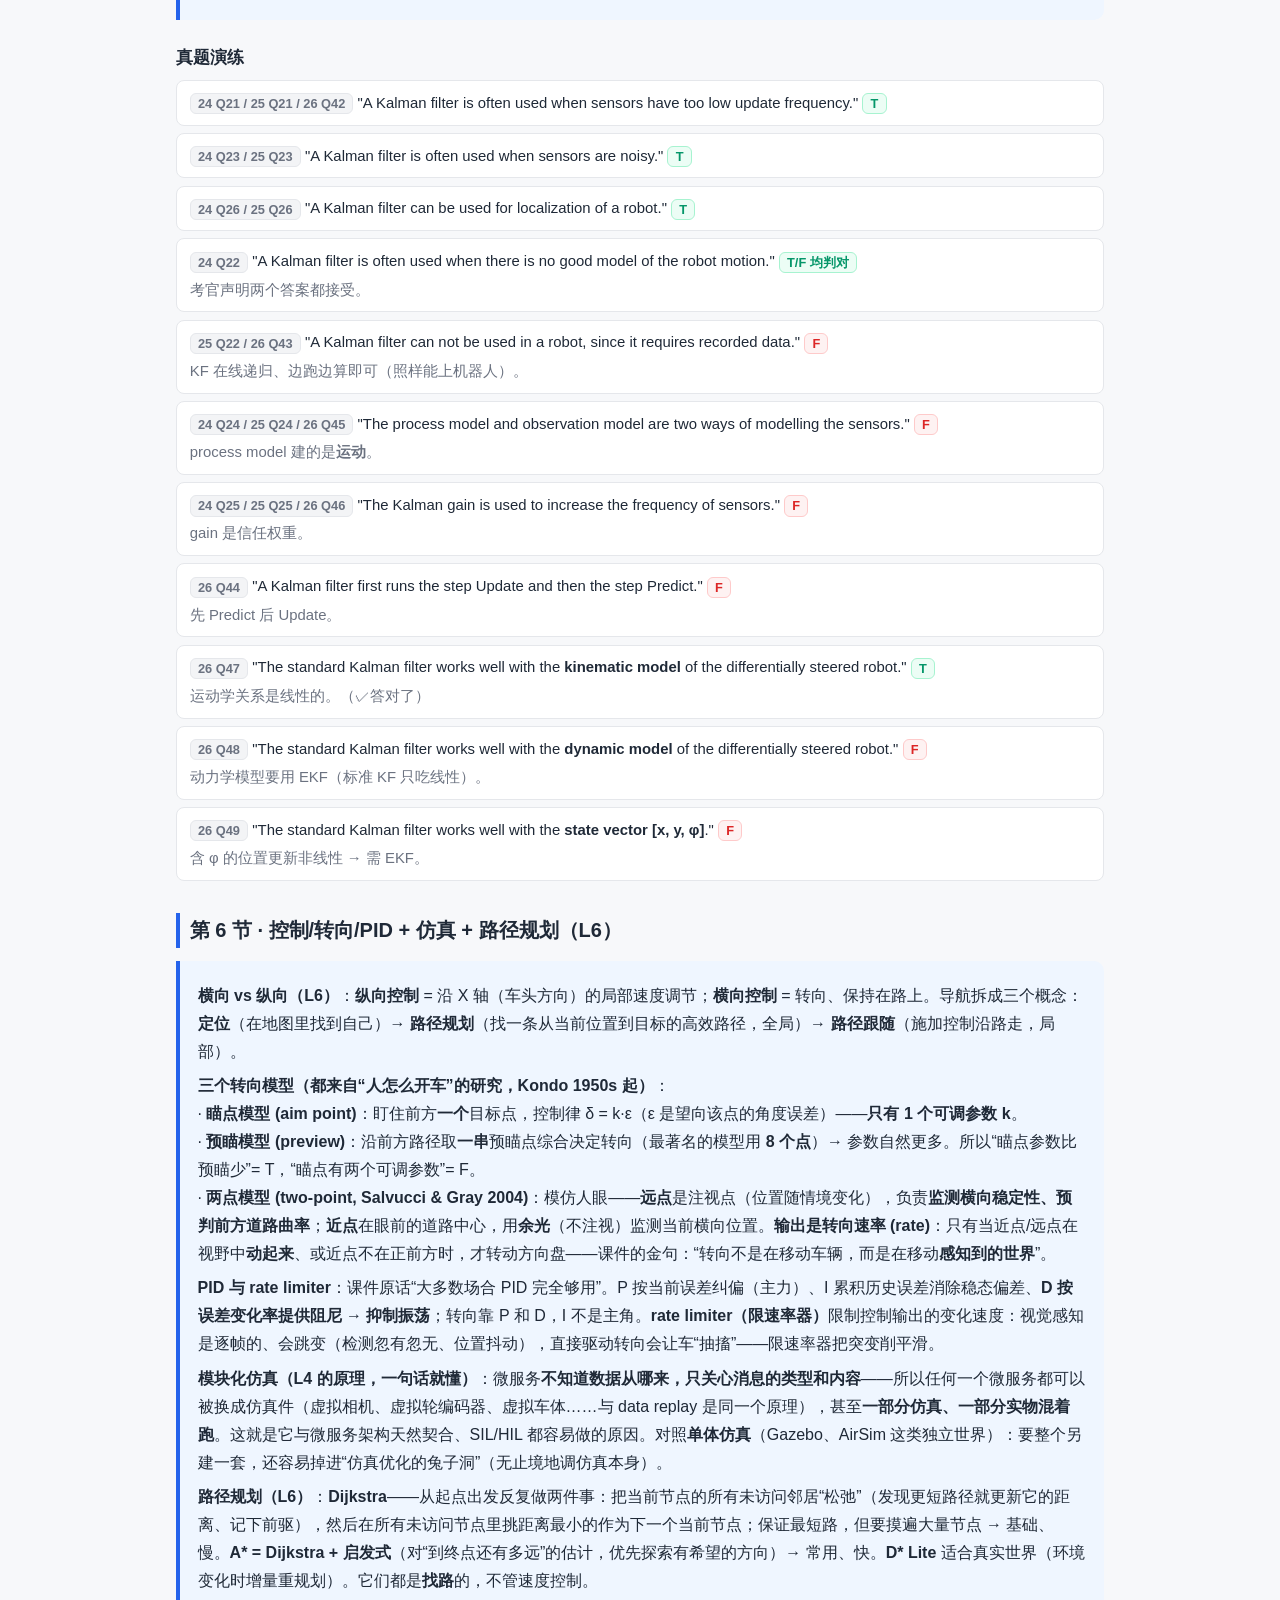
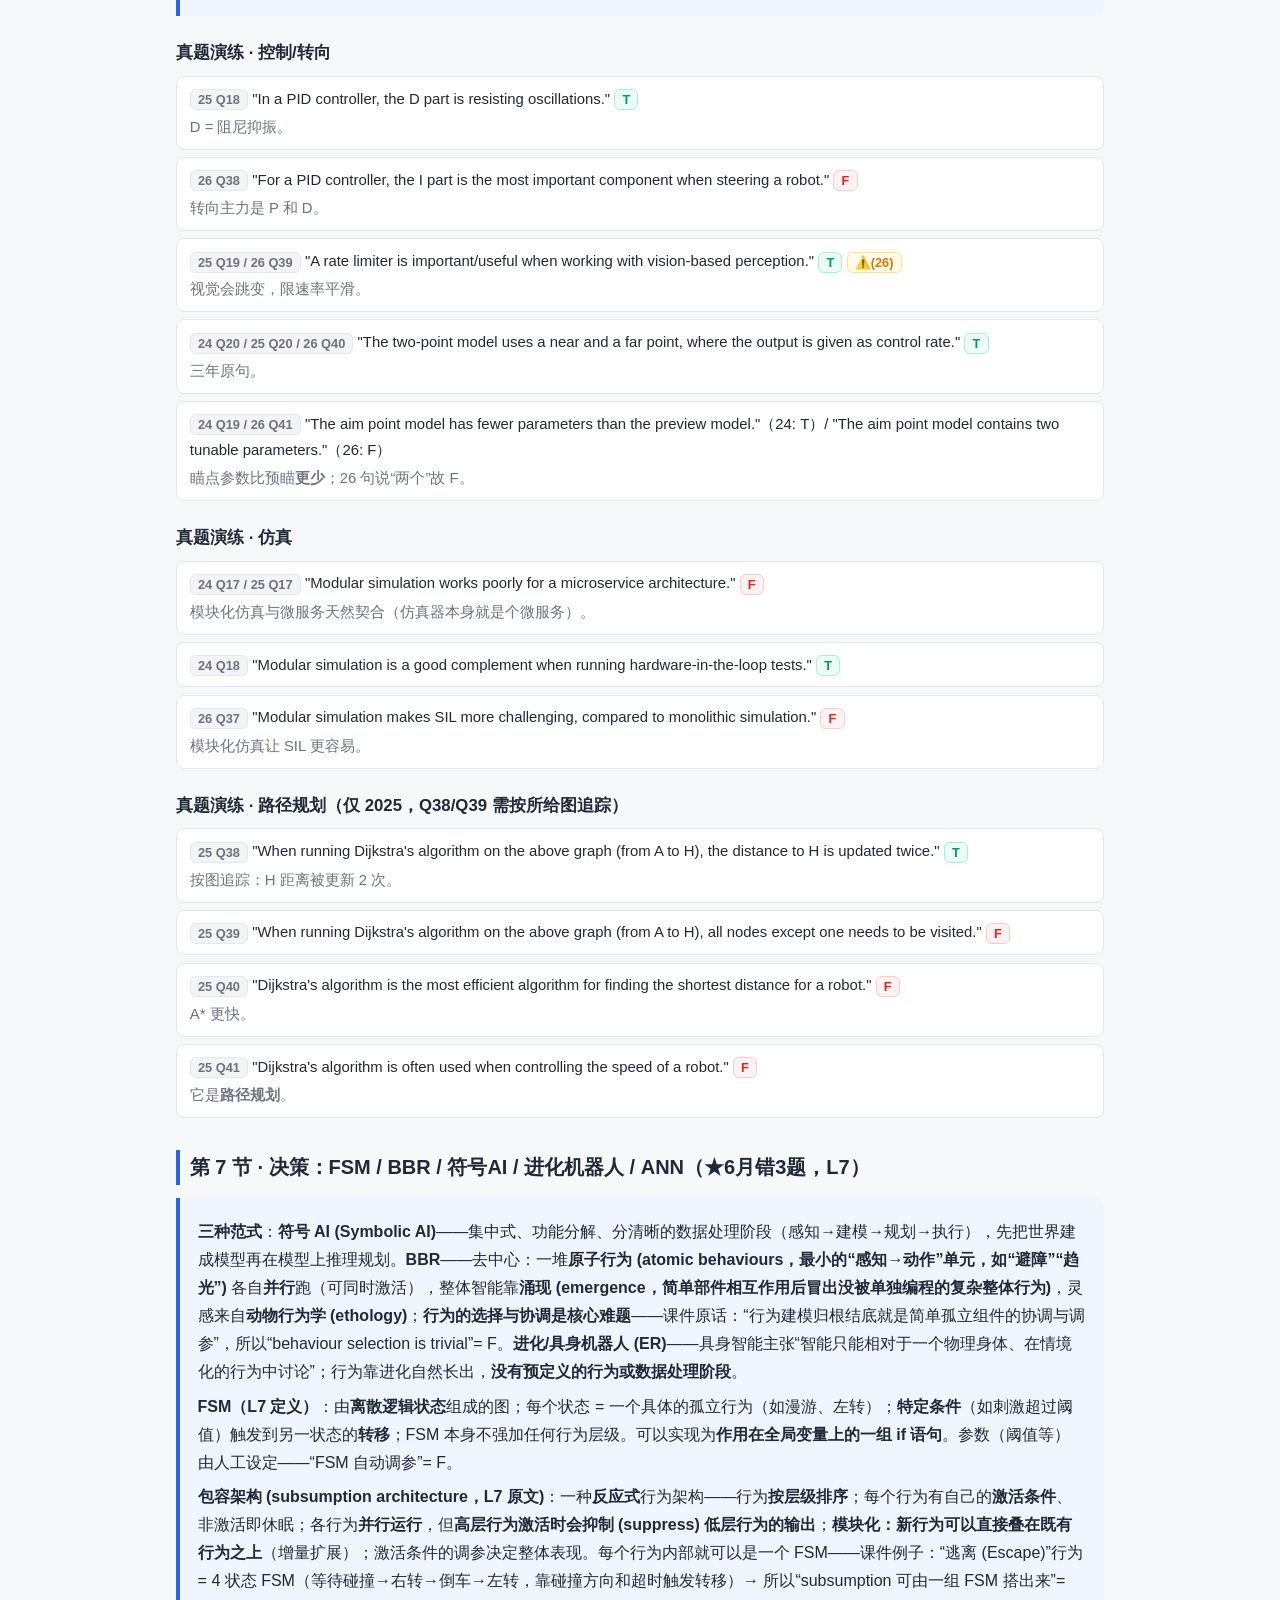
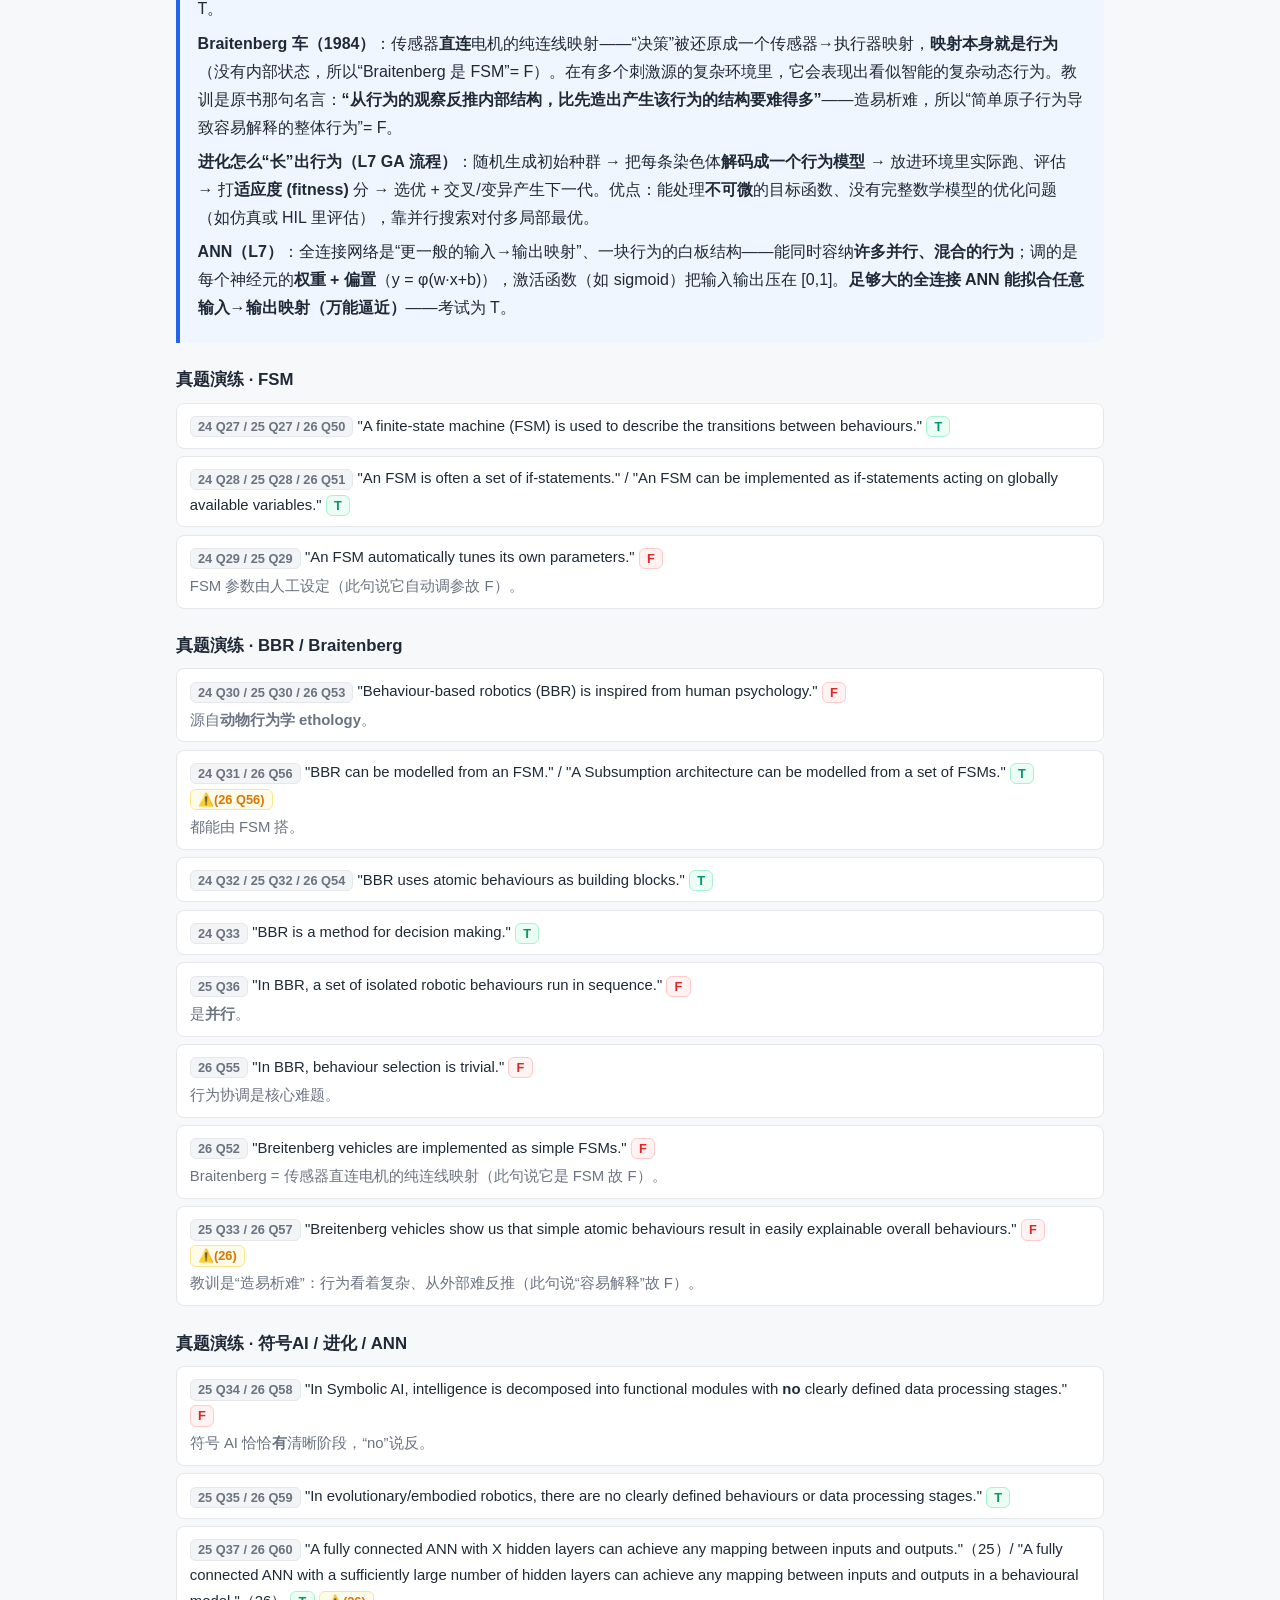
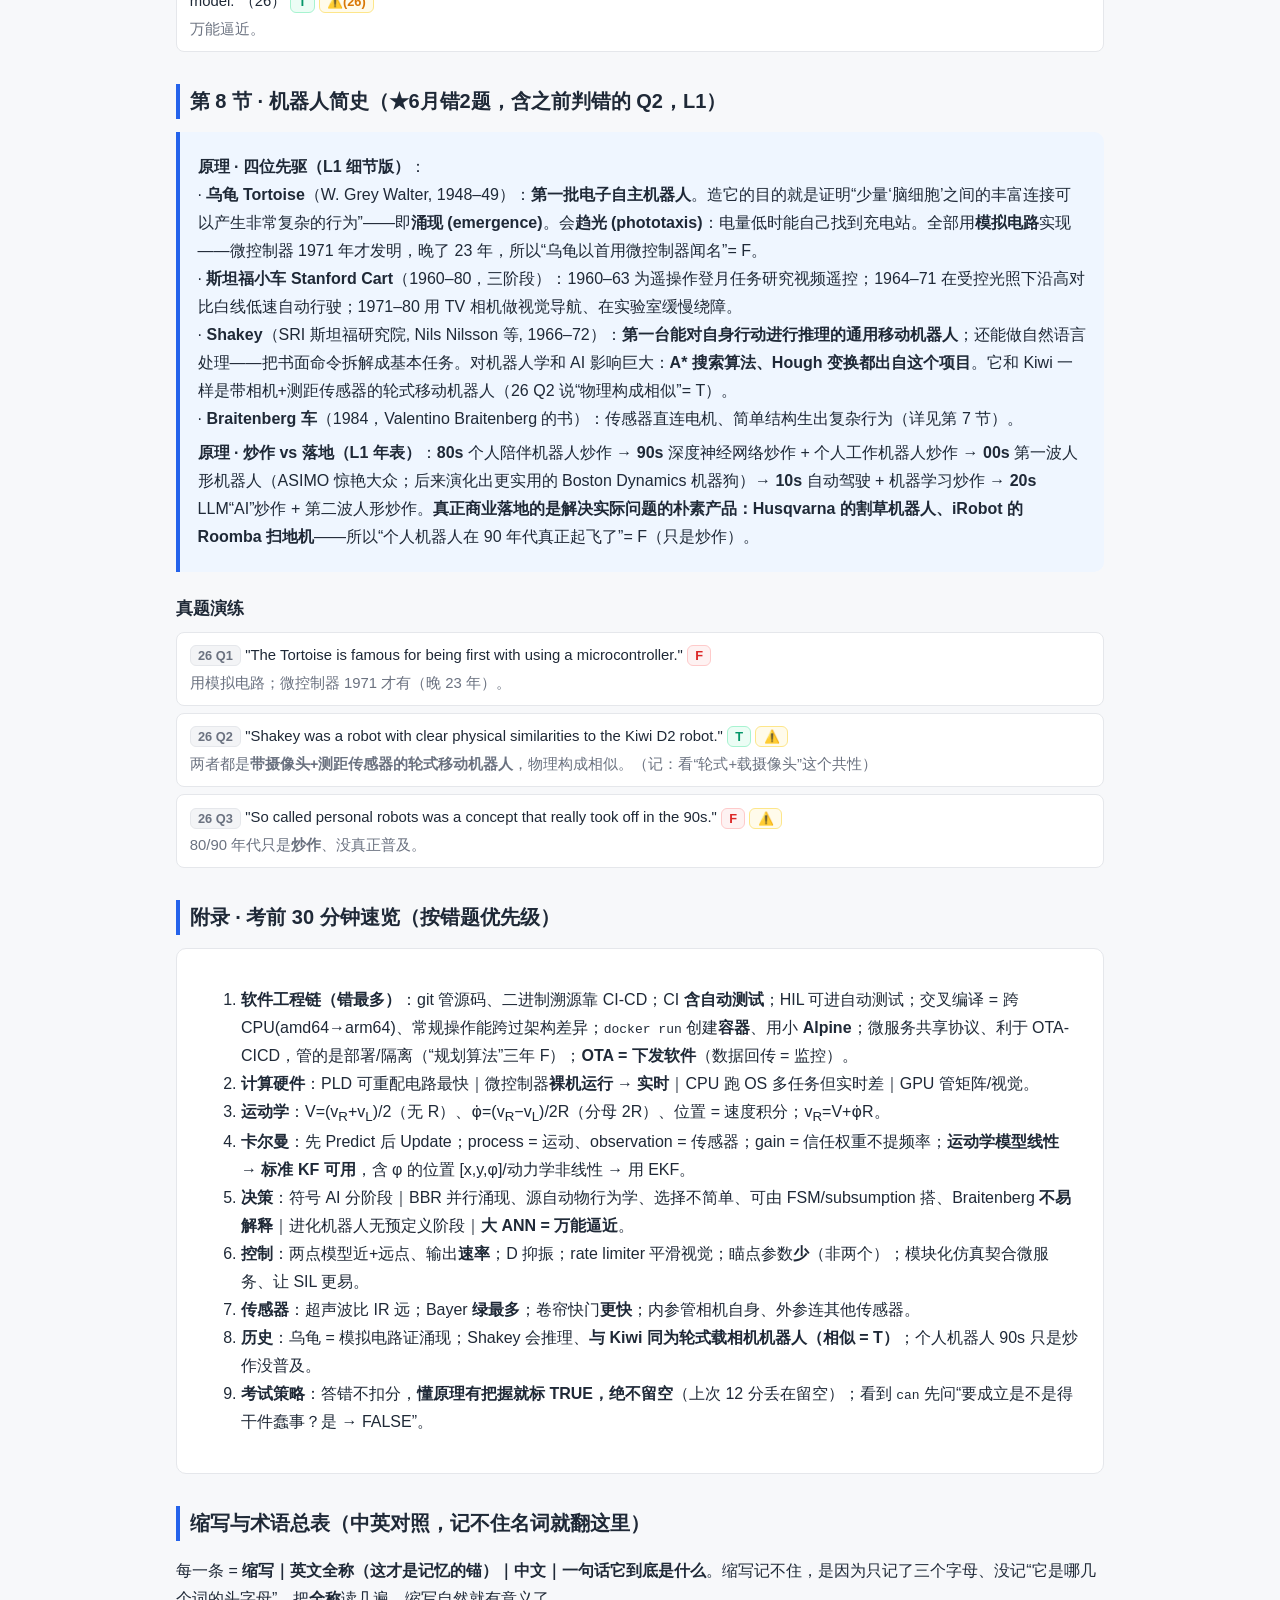
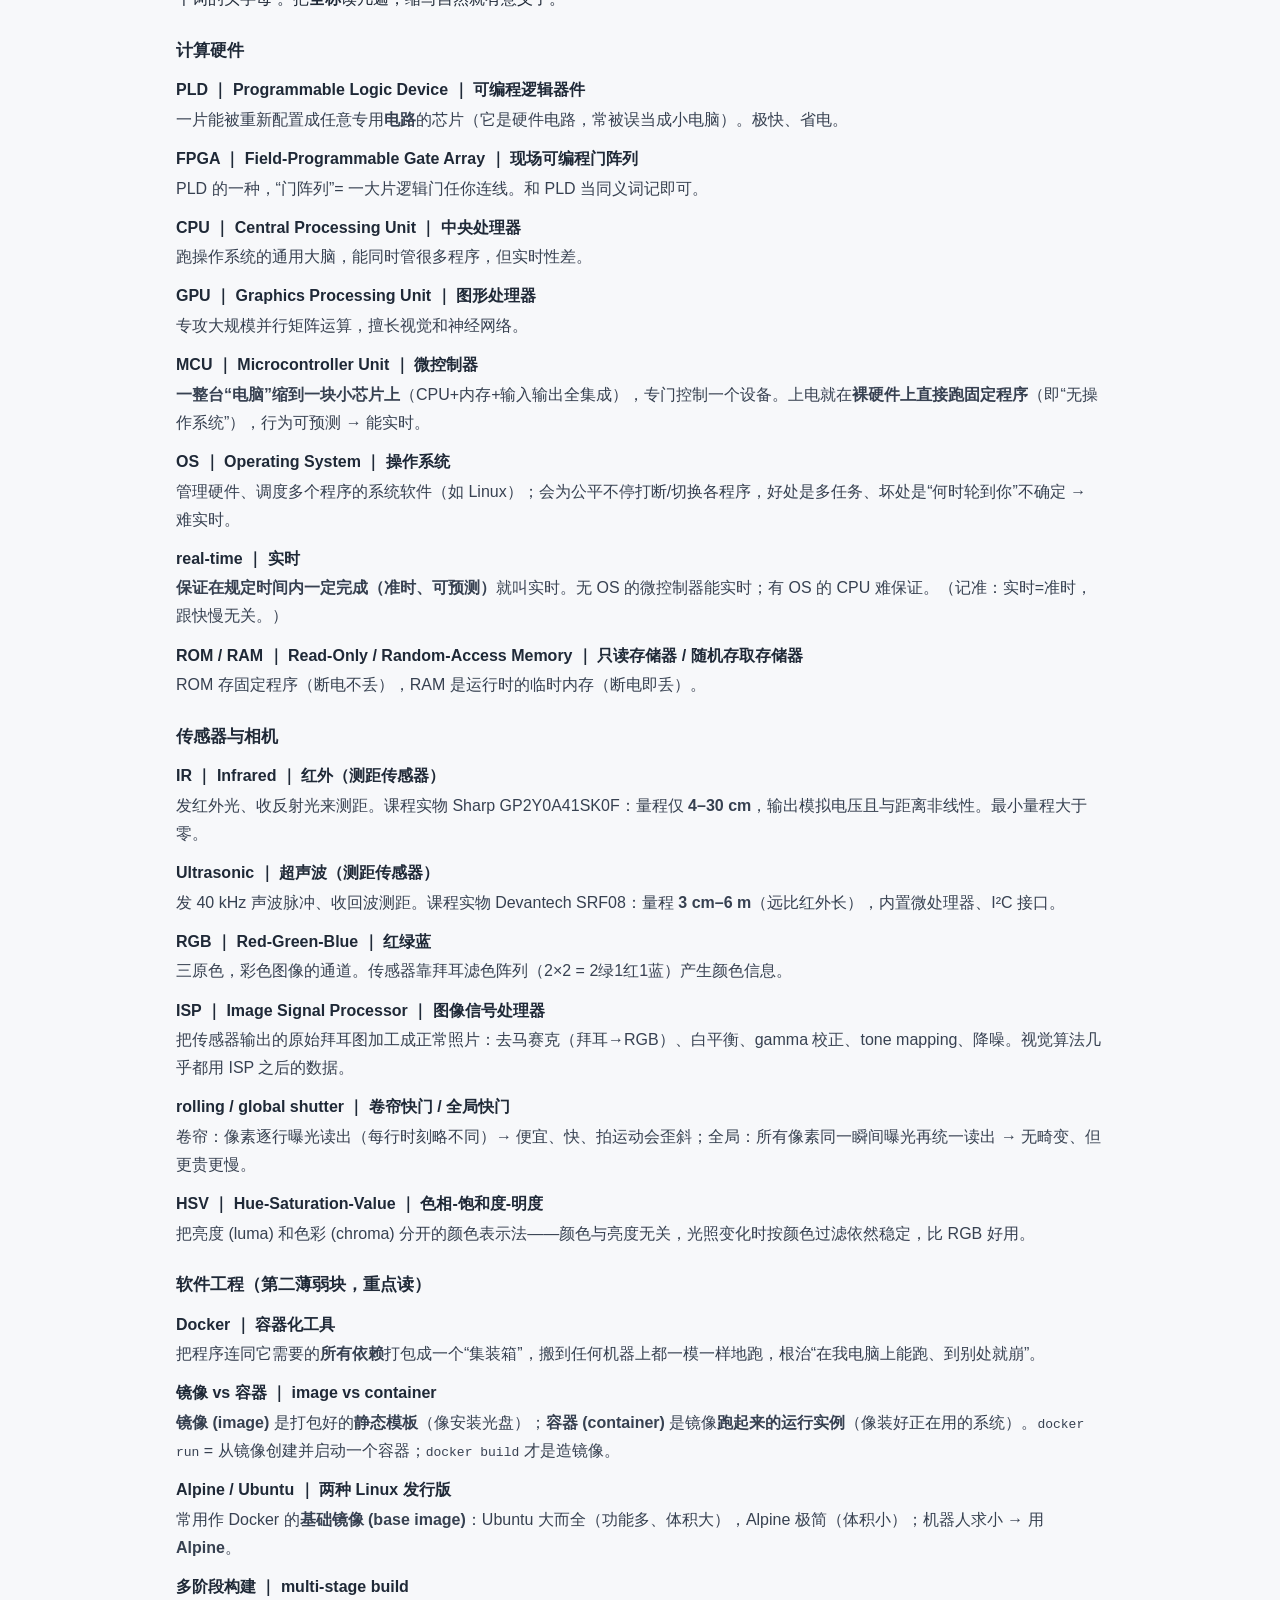
==== commit 56b01780: "手册例题题干去省略号：全部补全为真题 PDF 原文（中英两版共 42 处） Co-Authored-By: Claude Fable 5 <noreply@anthropic.com>" ====
--- a/index.html
+++ b/index.html
@@ -103,18 +103,18 @@
 
 <h3>真题演练 · Dockerfile（多阶段构建）</h3>
 <ul class="qlist">
-  <li><span class="badge year">24 Q3 / 25 Q3</span> <span class="en">"The build tools installed ... are needed in the resulting Docker image."</span> <span class="badge f">F</span><span class="zh">build 工具只留在 builder 阶段；最终镜像只含编好的程序。</span></li>
-  <li><span class="badge year">24 Q4 / 25 Q4</span> <span class="en">"Every time a new Docker image is created ... the source code seems to be tested using pre-defined test cases."</span> <span class="badge t">T</span><span class="zh">构建时跑测试。</span></li>
-  <li><span class="badge year">24 Q2 / 25 Q2</span> <span class="en">"The word builder ... is user-specified." / "The second FROM ... will start over, creating a second Docker image."</span> <span class="badge t">T</span><span class="zh">builder 是自定义名；第二个 FROM 开启全新镜像。</span></li>
+  <li><span class="badge year">24 Q3 / 25 Q3</span> <span class="en">"The build tools installed from line 3 are installed since they are needed in the resulting Docker image (later deployed on the robot)."</span> <span class="badge f">F</span><span class="zh">build 工具只留在 builder 阶段；最终镜像只含编好的程序。</span></li>
+  <li><span class="badge year">24 Q4 / 25 Q4</span> <span class="en">"Every time a new Docker image is created, from line 14, the source code seems to be tested using pre-defined test cases."</span> <span class="badge t">T</span><span class="zh">构建时跑测试。</span></li>
+  <li><span class="badge year">24 Q2 / 25 Q2</span> <span class="en">"The word builder on line 2 is user-specified (rather than being a formal Docker keyword)." / "The second FROM (line 19) will start over, creating a second Docker image."</span> <span class="badge t">T</span><span class="zh">builder 是自定义名；第二个 FROM 开启全新镜像。</span></li>
   <li><span class="badge year">24 Q5 / 25 Q5</span> <span class="en">"Ubuntu lacks the package libstdc++, making it unable to run the compiled program."</span> <span class="badge f">F</span><span class="zh">编造的依赖说法。</span></li>
   <li><span class="badge year">24 Q6 / 25 Q6</span> <span class="en">"Line 24 immediately runs the compiled program."</span> <span class="badge f">F</span><span class="zh">CMD 声明的是“容器启动时才执行的命令”（构建阶段只是记下来）。</span></li>
   <li><span class="badge year">25 Q1</span> <span class="en">"RUN commands can be placed before the first FROM command."</span> <span class="badge f">F</span><span class="zh">RUN 必须在 FROM 之后。</span></li>
-  <li><span class="badge year">24 Q1</span> <span class="en">"Line 2 indicate what base image the resulting image will be based on."</span> <span class="badge f">F</span><span class="zh">多阶段里最终镜像基于第二个 FROM。</span></li>
+  <li><span class="badge year">24 Q1</span> <span class="en">"Line 2 indicate what base image the Docker resulting image will be based on."</span> <span class="badge f">F</span><span class="zh">多阶段里最终镜像基于第二个 FROM。</span></li>
 </ul>
 
 <h3>真题演练 · 镜像大小 / docker run / libcluon</h3>
 <ul class="qlist">
-  <li><span class="badge year">24 Q7 / 25 Q7 / 26 Q18</span> <span class="en">"Alpine images are in general smaller ... compared to Ubuntu."（24: T）/ "Ubuntu ... images are smaller than Alpine."（25: F）/ "Ubuntu-based images are recommended ... include more features."（26: F）</span><span class="zh">一句话：<strong>Alpine 小、机器人用 Alpine</strong>。</span></li>
+  <li><span class="badge year">24 Q7 / 25 Q7 / 26 Q18</span> <span class="en">"Alpine images are in general smaller in disk space compared to Ubuntu images."（24: T）/ "Ubuntu is more suitable to use on robots, as the resulting images are smaller than Alpine."（25: F）/ "Ubuntu-based Docker images are recommended to use on robots as they include more features."（26: F）</span><span class="zh">一句话：<strong>Alpine 小、机器人用 Alpine</strong>。</span></li>
   <li><span class="badge year">24 Q9 / 25 Q9</span> <span class="en">"The command docker run spawns a Docker image."</span> <span class="badge f">F</span><span class="zh">run 产出容器，造镜像的是 docker build。</span></li>
   <li><span class="badge year">26 Q20</span> <span class="en">"The command docker run creates a Docker container."</span> <span class="badge t">T</span> <span class="badge warn">⚠️</span><span class="zh">run 产出<strong>容器</strong>。</span></li>
   <li><span class="badge year">26 Q28</span> <span class="en">"Small binaries are hard to achieve when cross-compiling."</span> <span class="badge f">F</span><span class="zh">交叉编译照样能产出小二进制。</span></li>
@@ -123,7 +123,7 @@
 
 <h3>真题演练 · 微服务</h3>
 <ul class="qlist">
-  <li><span class="badge year">24 Q10 / 25 Q10 / 26 Q21</span> <span class="en">"A set of microservices ... shares a common communication protocol."</span> <span class="badge t">T</span><span class="zh">统一协议。</span></li>
+  <li><span class="badge year">24 Q10 / 25 Q10 / 26 Q21</span> <span class="en">"A set of microservices deployed in a robot shares a common communication protocol."</span> <span class="badge t">T</span><span class="zh">统一协议。</span></li>
   <li><span class="badge year">24 Q11 / 25 Q11</span> <span class="en">"A microservice should handle all the tasks needed for operating the robot."</span> <span class="badge f">F</span><span class="zh">一个服务只做一件事。</span></li>
   <li><span class="badge year">26 Q22</span> <span class="en">"A microservice should handle a single task."</span> <span class="badge t">T</span><span class="zh">同上，正说版。</span></li>
   <li><span class="badge year">24 Q12 / 25 Q12 / 26 Q23</span> <span class="en">"Microservices makes it easier to plan what algorithms should run in/on a robot."</span> <span class="badge f">F</span> <span class="badge warn">⚠️(26)</span><span class="zh"><strong>三年都是 F！</strong>微服务管的是部署/隔离/更新，算法选型另说。</span></li>
@@ -135,16 +135,16 @@
 <h3>真题演练 · 交叉编译 / git / CI / OTA / SSH</h3>
 <ul class="qlist">
   <li><span class="badge year">24 Q14</span> <span class="en">"Cross-compilation is useful since we can compile software in Alpine to work with Ubuntu."</span> <span class="badge f">F</span><span class="zh">交叉编译 = 跨 <strong>CPU 架构</strong>(amd64↔arm64)；此句说成“跨发行版(Alpine→Ubuntu)”故 F。</span></li>
-  <li><span class="badge year">25 Q14</span> <span class="en">"... compile software on one CPU type (e.g. amd64) to run on another (e.g. arm64)."</span> <span class="badge t">T</span><span class="zh">这才是定义。</span></li>
-  <li><span class="badge year">26 Q26</span> <span class="en">"Cross-compilation can be especially useful ... as an automated part of a CI/CD pipeline."</span> <span class="badge t">T</span></li>
-  <li><span class="badge year">26 Q29</span> <span class="en">"A general difficulty ... Raspberry Pi uses ARM64 while a GitLab server runs AMD64."</span> <span class="badge f">F</span><span class="zh">架构确实不同，但交叉编译是常规操作、能轻松跨过，所以“难点”说法为 F。（✓答对了）</span></li>
-  <li><span class="badge year">26 Q13</span> <span class="en">"Using git one can achieve traceability of <strong>binaries</strong> for robots."</span> <span class="badge f">F</span> <span class="badge warn">⚠️</span><span class="zh">git 管<strong>源码</strong>、不管二进制；二进制溯源靠 CI/CD（"can" 陷阱：能做到但属歪用 → F）。</span></li>
+  <li><span class="badge year">25 Q14</span> <span class="en">"Cross-compilation is useful since we can compile software on one CPU type (e.g. amd64) to run on another (e.g. arm64)."</span> <span class="badge t">T</span><span class="zh">这才是定义。</span></li>
+  <li><span class="badge year">26 Q26</span> <span class="en">"Cross-compilation can be especially useful in robotics when configured as an automated part of a CI/CD pipeline."</span> <span class="badge t">T</span></li>
+  <li><span class="badge year">26 Q29</span> <span class="en">"A general difficulty when deploying a C++-based microservice to the Kiwi robot is that the Raspberry Pi uses an ARM64 CPU, while a GitLab server runs on an AMD64 CPU."</span> <span class="badge f">F</span><span class="zh">架构确实不同，但交叉编译是常规操作、能轻松跨过，所以“难点”说法为 F。（✓答对了）</span></li>
+  <li><span class="badge year">26 Q13</span> <span class="en">"Using git one can achieve traceability (version identification) of <strong>binaries</strong> for robots."</span> <span class="badge f">F</span> <span class="badge warn">⚠️</span><span class="zh">git 管<strong>源码</strong>、不管二进制；二进制溯源靠 CI/CD（"can" 陷阱：能做到但属歪用 → F）。</span></li>
   <li><span class="badge year">26 Q14</span> <span class="en">"GitLab and GitHub are examples of web-based frontends for git-based CI."</span> <span class="badge t">T</span></li>
   <li><span class="badge year">26 Q15</span> <span class="en">"CI includes automated testing of binaries."</span> <span class="badge t">T</span> <span class="badge warn">⚠️</span><span class="zh">自动测试是 CI 核心。</span></li>
   <li><span class="badge year">26 Q16</span> <span class="en">"HIL can be used as part of automated testing."</span> <span class="badge t">T</span> <span class="badge warn">⚠️</span><span class="zh">硬件在环可自动化。</span></li>
   <li><span class="badge year">26 Q17</span> <span class="en">"OTA is the process of reading performance data from robots in the field."</span> <span class="badge f">F</span> <span class="badge warn">⚠️</span><span class="zh">OTA 是<strong>下发软件</strong>；读数据回来是监控。</span></li>
   <li><span class="badge year">25 Q42</span> <span class="en">"There are at least three ways of getting a C++-based microservice to the Kiwi robot."</span> <span class="badge t">T</span><span class="zh">部署方式不止一种。</span></li>
-  <li><span class="badge year">25 Q43 / 26 Q30</span> <span class="en">"SSH is a tool for cross-compilation."（F）/ "SSH is a tool primarily used for software deployment."（F）</span> <span class="badge f">F</span><span class="zh">SSH 本职是<strong>远程登录操作</strong>。</span></li>
+  <li><span class="badge year">25 Q43 / 26 Q30</span> <span class="en">"SSH is a tool for cross-compilation."（F）/ "SSH is a tool primarily used for software deployment, for example in robots."（F）</span> <span class="badge f">F</span><span class="zh">SSH 本职是<strong>远程登录操作</strong>。</span></li>
 </ul>
 
 <!-- ============ 第4节 ============ -->
@@ -163,7 +163,7 @@
   <li><span class="badge year">24 Q16 / 25 Q16</span> <span class="en">"The yaw rate is calculated as φ̇=(v_R−v_L)/R"</span> <span class="badge f">F</span><span class="zh">分母应是 <strong>2R</strong>。</span></li>
   <li><span class="badge year">26 Q34</span> <span class="en">"It can be shown that v_R = V + φ̇R"</span> <span class="badge t">T</span><span class="zh">由 V、φ̇ 反解单轮速。</span></li>
   <li><span class="badge year">26 Q35</span> <span class="en">"The yaw rate is calculated as φ̇=(v_R−v_L)/2R"</span> <span class="badge t">T</span><span class="zh">分母 2R，对。</span></li>
-  <li><span class="badge year">26 Q36</span> <span class="en">"x₁ = x₀ + ∫ (v_R+v_L)/2·cosφ dt"</span> <span class="badge t">T</span> <span class="badge warn">⚠️</span><span class="zh">位置 = 速度 Vx 的积分。</span></li>
+  <li><span class="badge year">26 Q36</span> <span class="en">"When integrating the x position of a differentially steered robot in simulation, the following can be used: x₁ = x₀ + ∫ (v_R(t)+v_L(t))/2 · cos φ(t) dt"</span> <span class="badge t">T</span> <span class="badge warn">⚠️</span><span class="zh">位置 = 速度 Vx 的积分。</span></li>
 </ul>
 
 <!-- ============ 第5节 ============ -->
@@ -179,16 +179,16 @@
 <h3>真题演练</h3>
 <ul class="qlist">
   <li><span class="badge year">24 Q21 / 25 Q21 / 26 Q42</span> <span class="en">"A Kalman filter is often used when sensors have too low update frequency."</span> <span class="badge t">T</span></li>
-  <li><span class="badge year">24 Q23 / 25 Q23</span> <span class="en">"... when sensors are noisy."</span> <span class="badge t">T</span></li>
+  <li><span class="badge year">24 Q23 / 25 Q23</span> <span class="en">"A Kalman filter is often used when sensors are noisy."</span> <span class="badge t">T</span></li>
   <li><span class="badge year">24 Q26 / 25 Q26</span> <span class="en">"A Kalman filter can be used for localization of a robot."</span> <span class="badge t">T</span></li>
-  <li><span class="badge year">24 Q22</span> <span class="en">"... when there is no good model of the robot motion."</span> <span class="badge t">T/F 均判对</span><span class="zh">考官声明两个答案都接受。</span></li>
+  <li><span class="badge year">24 Q22</span> <span class="en">"A Kalman filter is often used when there is no good model of the robot motion."</span> <span class="badge t">T/F 均判对</span><span class="zh">考官声明两个答案都接受。</span></li>
   <li><span class="badge year">25 Q22 / 26 Q43</span> <span class="en">"A Kalman filter can not be used in a robot, since it requires recorded data."</span> <span class="badge f">F</span><span class="zh">KF 在线递归、边跑边算即可（照样能上机器人）。</span></li>
   <li><span class="badge year">24 Q24 / 25 Q24 / 26 Q45</span> <span class="en">"The process model and observation model are two ways of modelling the sensors."</span> <span class="badge f">F</span><span class="zh">process model 建的是<strong>运动</strong>。</span></li>
   <li><span class="badge year">24 Q25 / 25 Q25 / 26 Q46</span> <span class="en">"The Kalman gain is used to increase the frequency of sensors."</span> <span class="badge f">F</span><span class="zh">gain 是信任权重。</span></li>
   <li><span class="badge year">26 Q44</span> <span class="en">"A Kalman filter first runs the step Update and then the step Predict."</span> <span class="badge f">F</span><span class="zh">先 Predict 后 Update。</span></li>
   <li><span class="badge year">26 Q47</span> <span class="en">"The standard Kalman filter works well with the <strong>kinematic model</strong> of the differentially steered robot."</span> <span class="badge t">T</span><span class="zh">运动学关系是线性的。（✓答对了）</span></li>
-  <li><span class="badge year">26 Q48</span> <span class="en">"... works well with the <strong>dynamic model</strong> ..."</span> <span class="badge f">F</span><span class="zh">动力学模型要用 EKF（标准 KF 只吃线性）。</span></li>
-  <li><span class="badge year">26 Q49</span> <span class="en">"... works well with the <strong>state vector [x, y, φ]</strong>."</span> <span class="badge f">F</span><span class="zh">含 φ 的位置更新非线性 → 需 EKF。</span></li>
+  <li><span class="badge year">26 Q48</span> <span class="en">"The standard Kalman filter works well with the <strong>dynamic model</strong> of the differentially steered robot."</span> <span class="badge f">F</span><span class="zh">动力学模型要用 EKF（标准 KF 只吃线性）。</span></li>
+  <li><span class="badge year">26 Q49</span> <span class="en">"The standard Kalman filter works well with the <strong>state vector [x, y, φ]</strong>."</span> <span class="badge f">F</span><span class="zh">含 φ 的位置更新非线性 → 需 EKF。</span></li>
 </ul>
 
 <!-- ============ 第6节 ============ -->
@@ -219,8 +219,8 @@
 </ul>
 <h3>真题演练 · 路径规划（仅 2025，Q38/Q39 需按所给图追踪）</h3>
 <ul class="qlist">
-  <li><span class="badge year">25 Q38</span> <span class="en">"When running Dijkstra ... (A to H), the distance to H is updated twice."</span> <span class="badge t">T</span><span class="zh">按图追踪：H 距离被更新 2 次。</span></li>
-  <li><span class="badge year">25 Q39</span> <span class="en">"... all nodes except one needs to be visited."</span> <span class="badge f">F</span></li>
+  <li><span class="badge year">25 Q38</span> <span class="en">"When running Dijkstra's algorithm on the above graph (from A to H), the distance to H is updated twice."</span> <span class="badge t">T</span><span class="zh">按图追踪：H 距离被更新 2 次。</span></li>
+  <li><span class="badge year">25 Q39</span> <span class="en">"When running Dijkstra's algorithm on the above graph (from A to H), all nodes except one needs to be visited."</span> <span class="badge f">F</span></li>
   <li><span class="badge year">25 Q40</span> <span class="en">"Dijkstra's algorithm is the most efficient algorithm for finding the shortest distance for a robot."</span> <span class="badge f">F</span><span class="zh">A* 更快。</span></li>
   <li><span class="badge year">25 Q41</span> <span class="en">"Dijkstra's algorithm is often used when controlling the speed of a robot."</span> <span class="badge f">F</span><span class="zh">它是<strong>路径规划</strong>。</span></li>
 </ul>
@@ -256,7 +256,7 @@
 <ul class="qlist">
   <li><span class="badge year">25 Q34 / 26 Q58</span> <span class="en">"In Symbolic AI, intelligence is decomposed into functional modules with <strong>no</strong> clearly defined data processing stages."</span> <span class="badge f">F</span><span class="zh">符号 AI 恰恰<strong>有</strong>清晰阶段，“no”说反。</span></li>
   <li><span class="badge year">25 Q35 / 26 Q59</span> <span class="en">"In evolutionary/embodied robotics, there are no clearly defined behaviours or data processing stages."</span> <span class="badge t">T</span></li>
-  <li><span class="badge year">25 Q37 / 26 Q60</span> <span class="en">"A fully connected ANN with X hidden layers can achieve any mapping between inputs and outputs."</span> <span class="badge t">T</span> <span class="badge warn">⚠️(26)</span><span class="zh">万能逼近。</span></li>
+  <li><span class="badge year">25 Q37 / 26 Q60</span> <span class="en">"A fully connected ANN with X hidden layers can achieve any mapping between inputs and outputs."（25）/ "A fully connected ANN with a sufficiently large number of hidden layers can achieve any mapping between inputs and outputs in a behavioural model."（26）</span> <span class="badge t">T</span> <span class="badge warn">⚠️(26)</span><span class="zh">万能逼近。</span></li>
 </ul>
 
 <!-- ============ 第8节 ============ -->
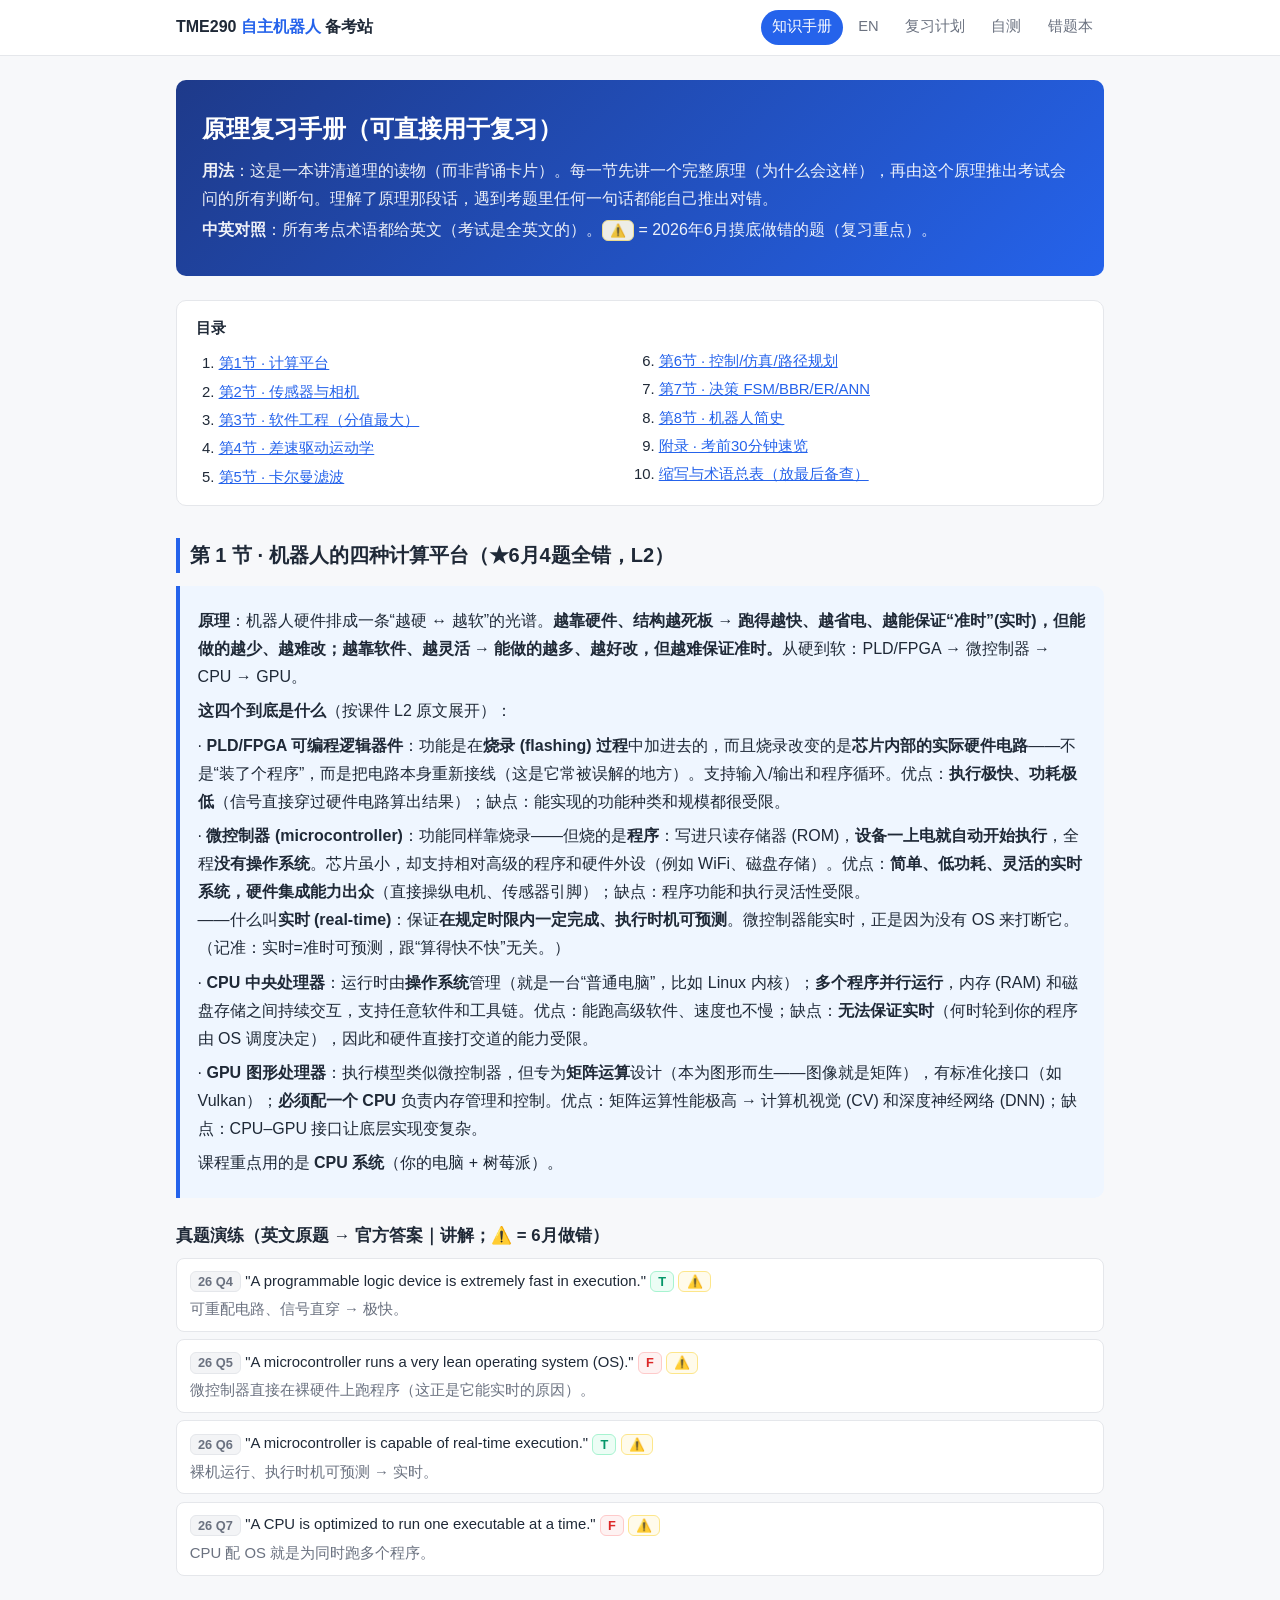
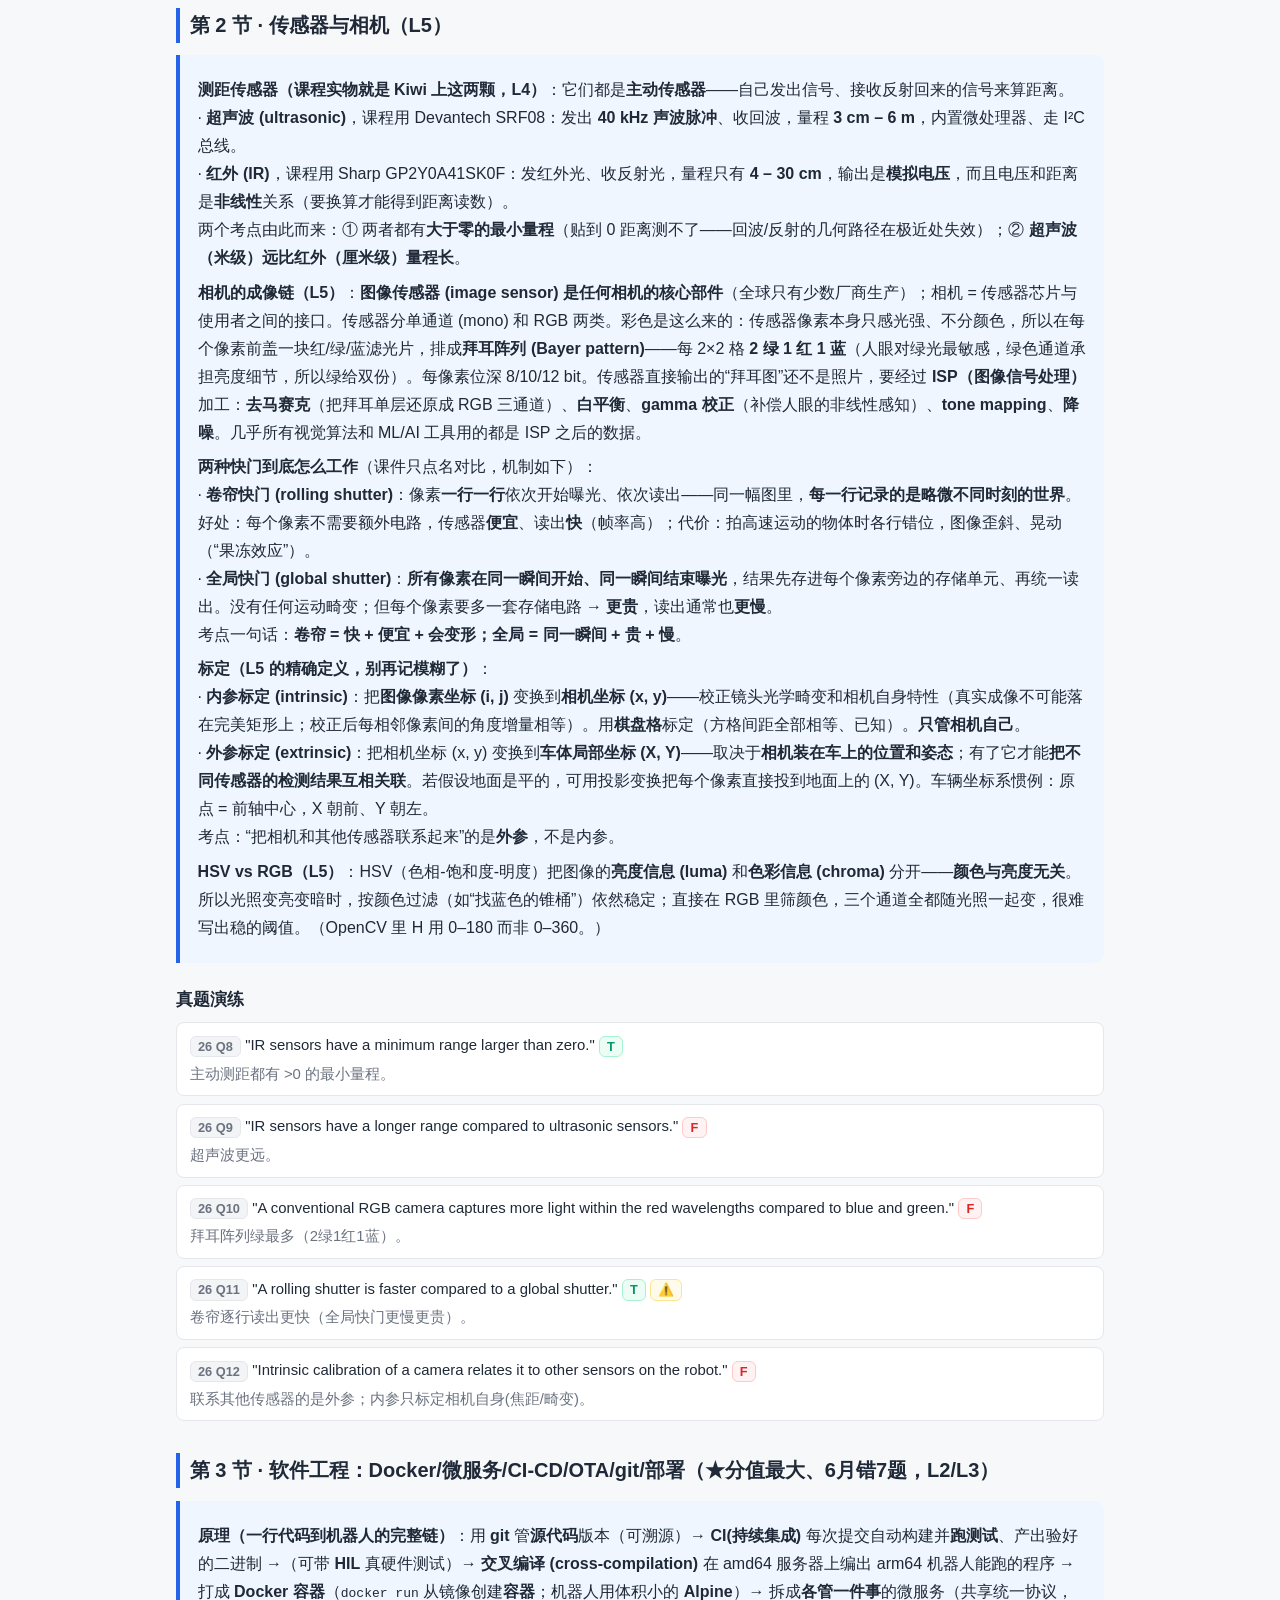
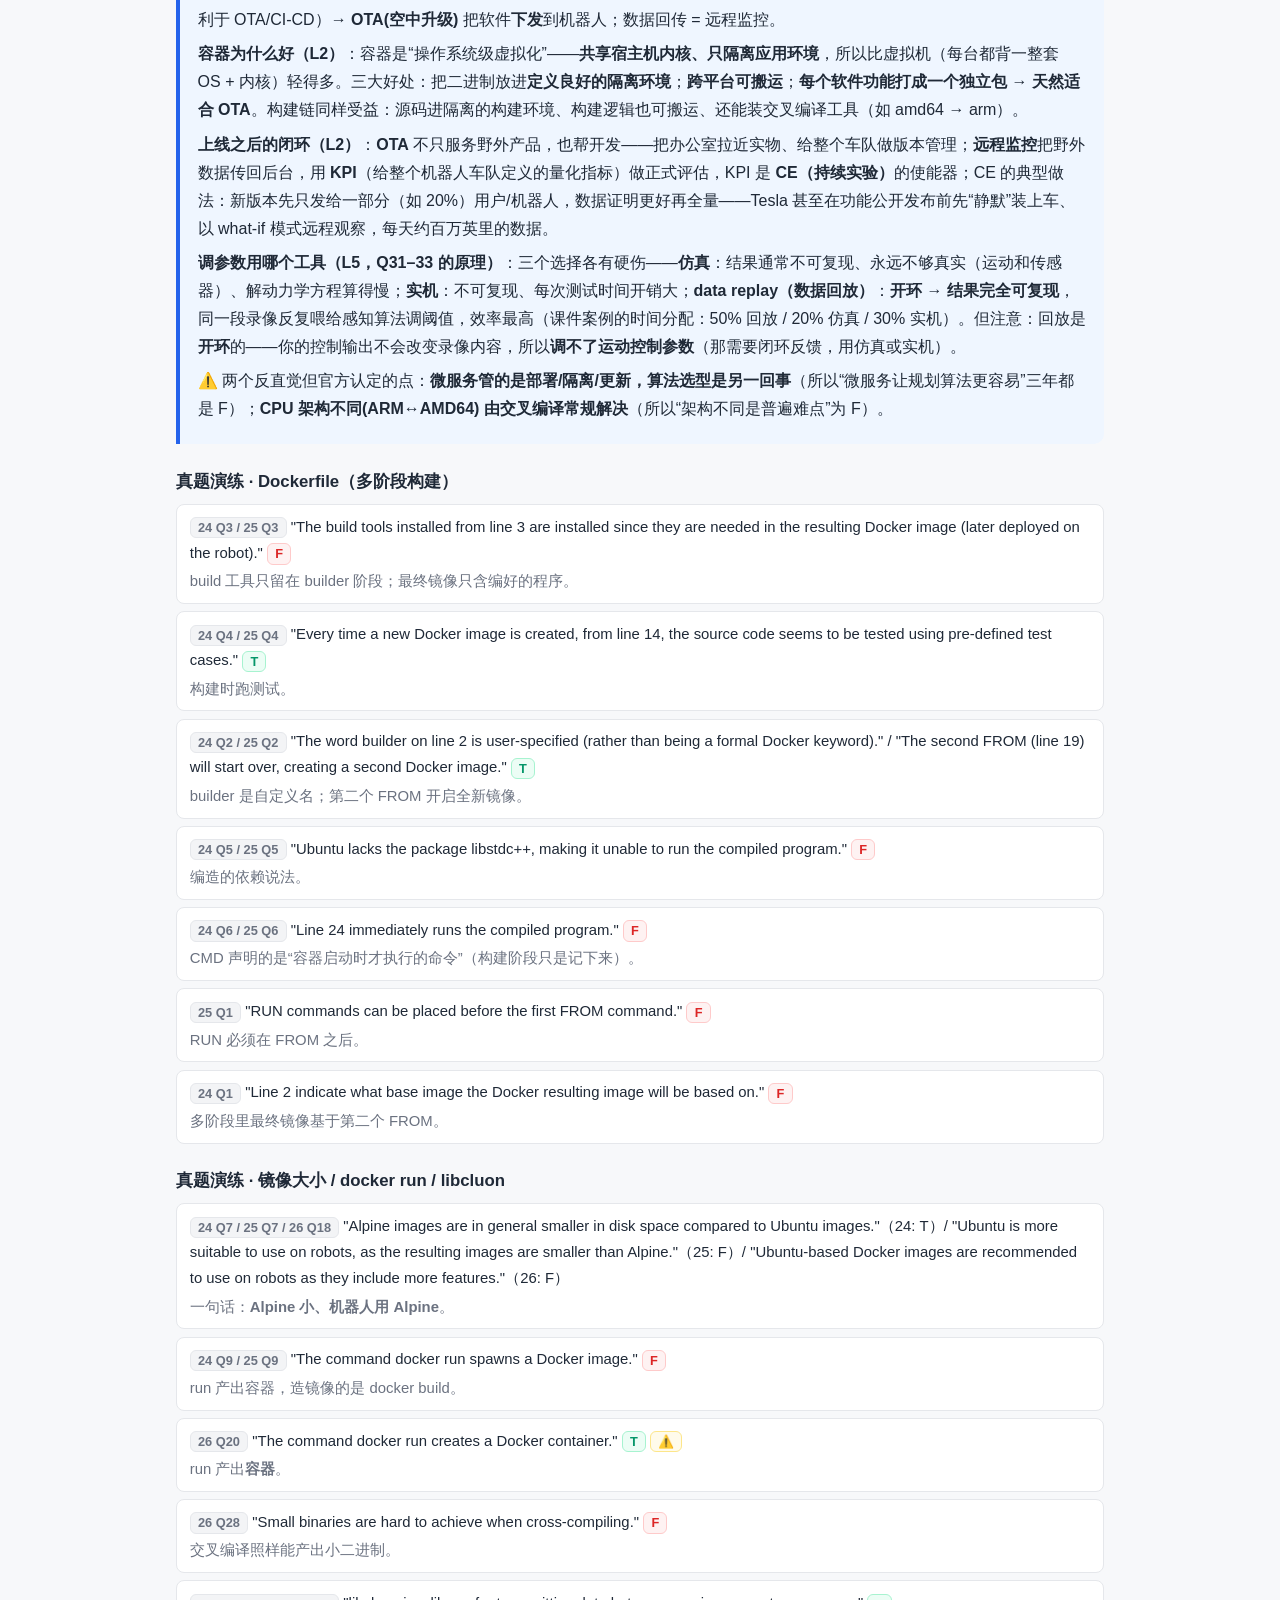
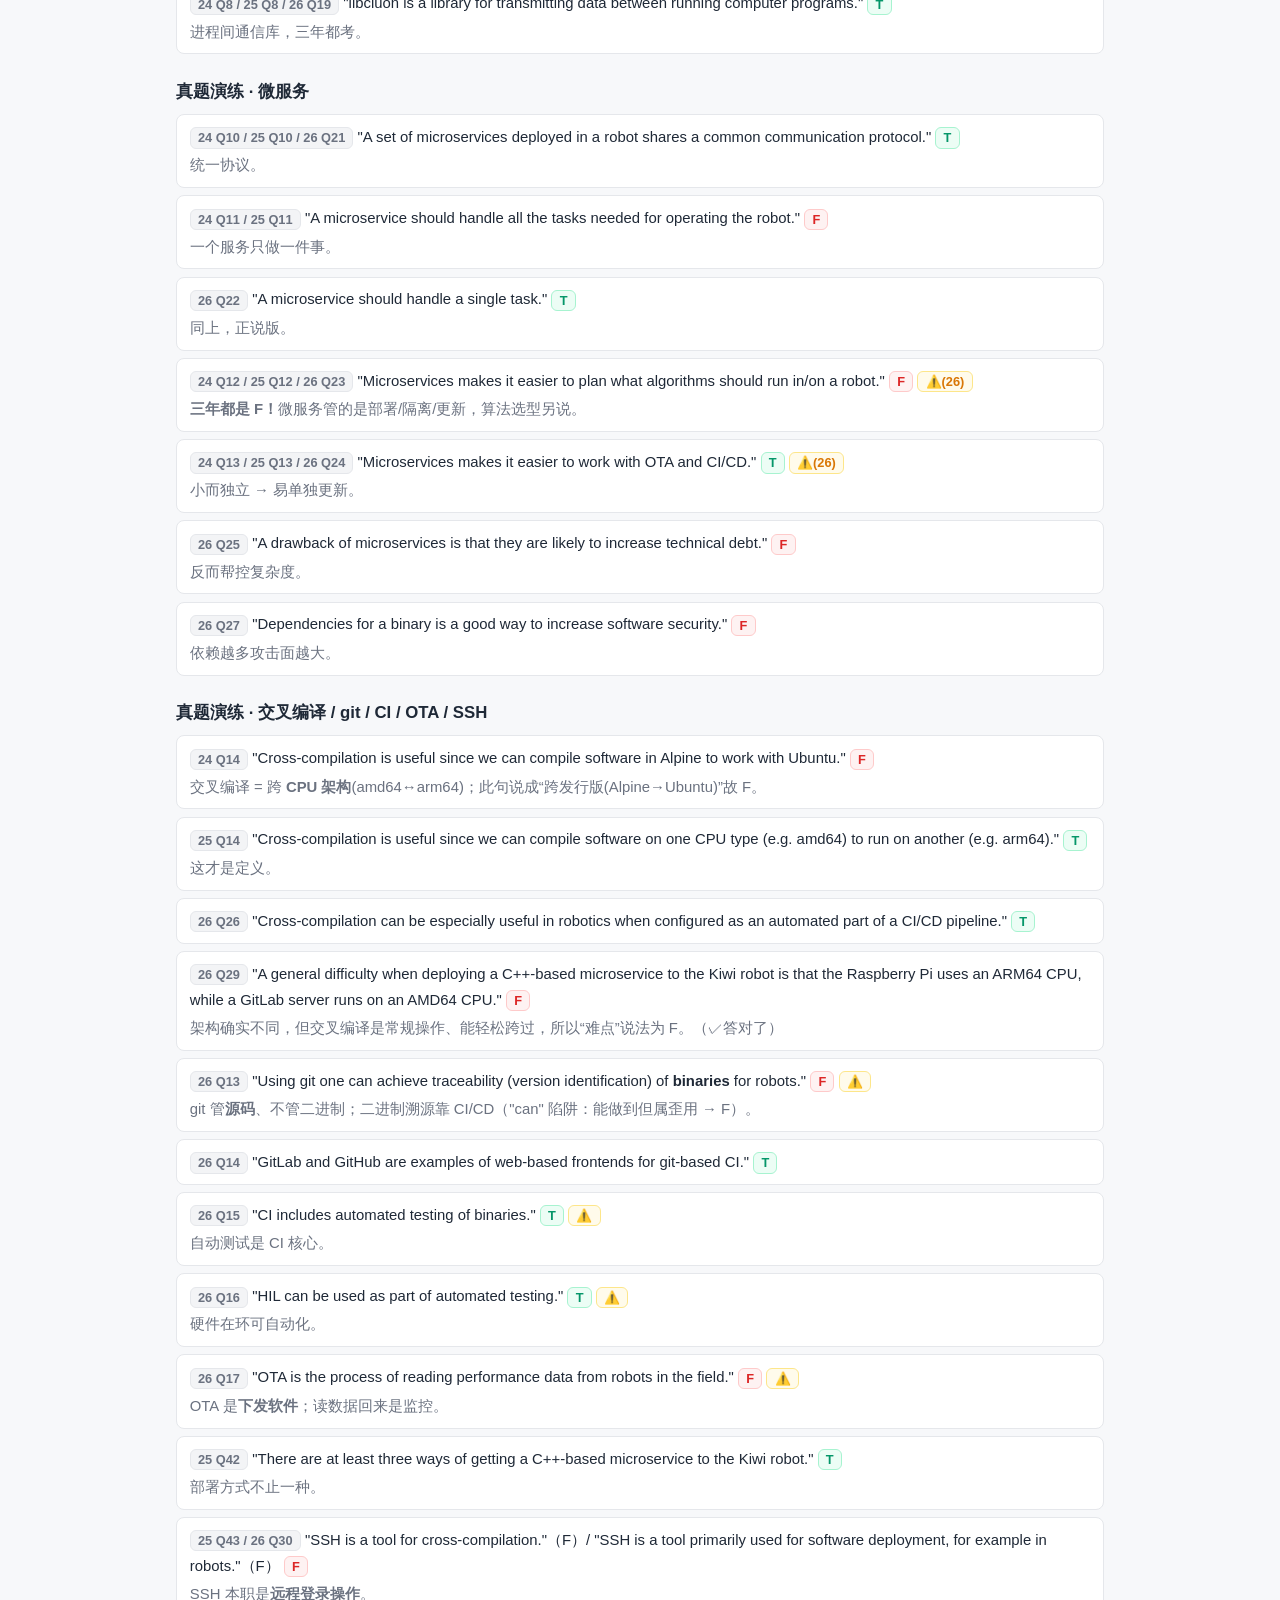
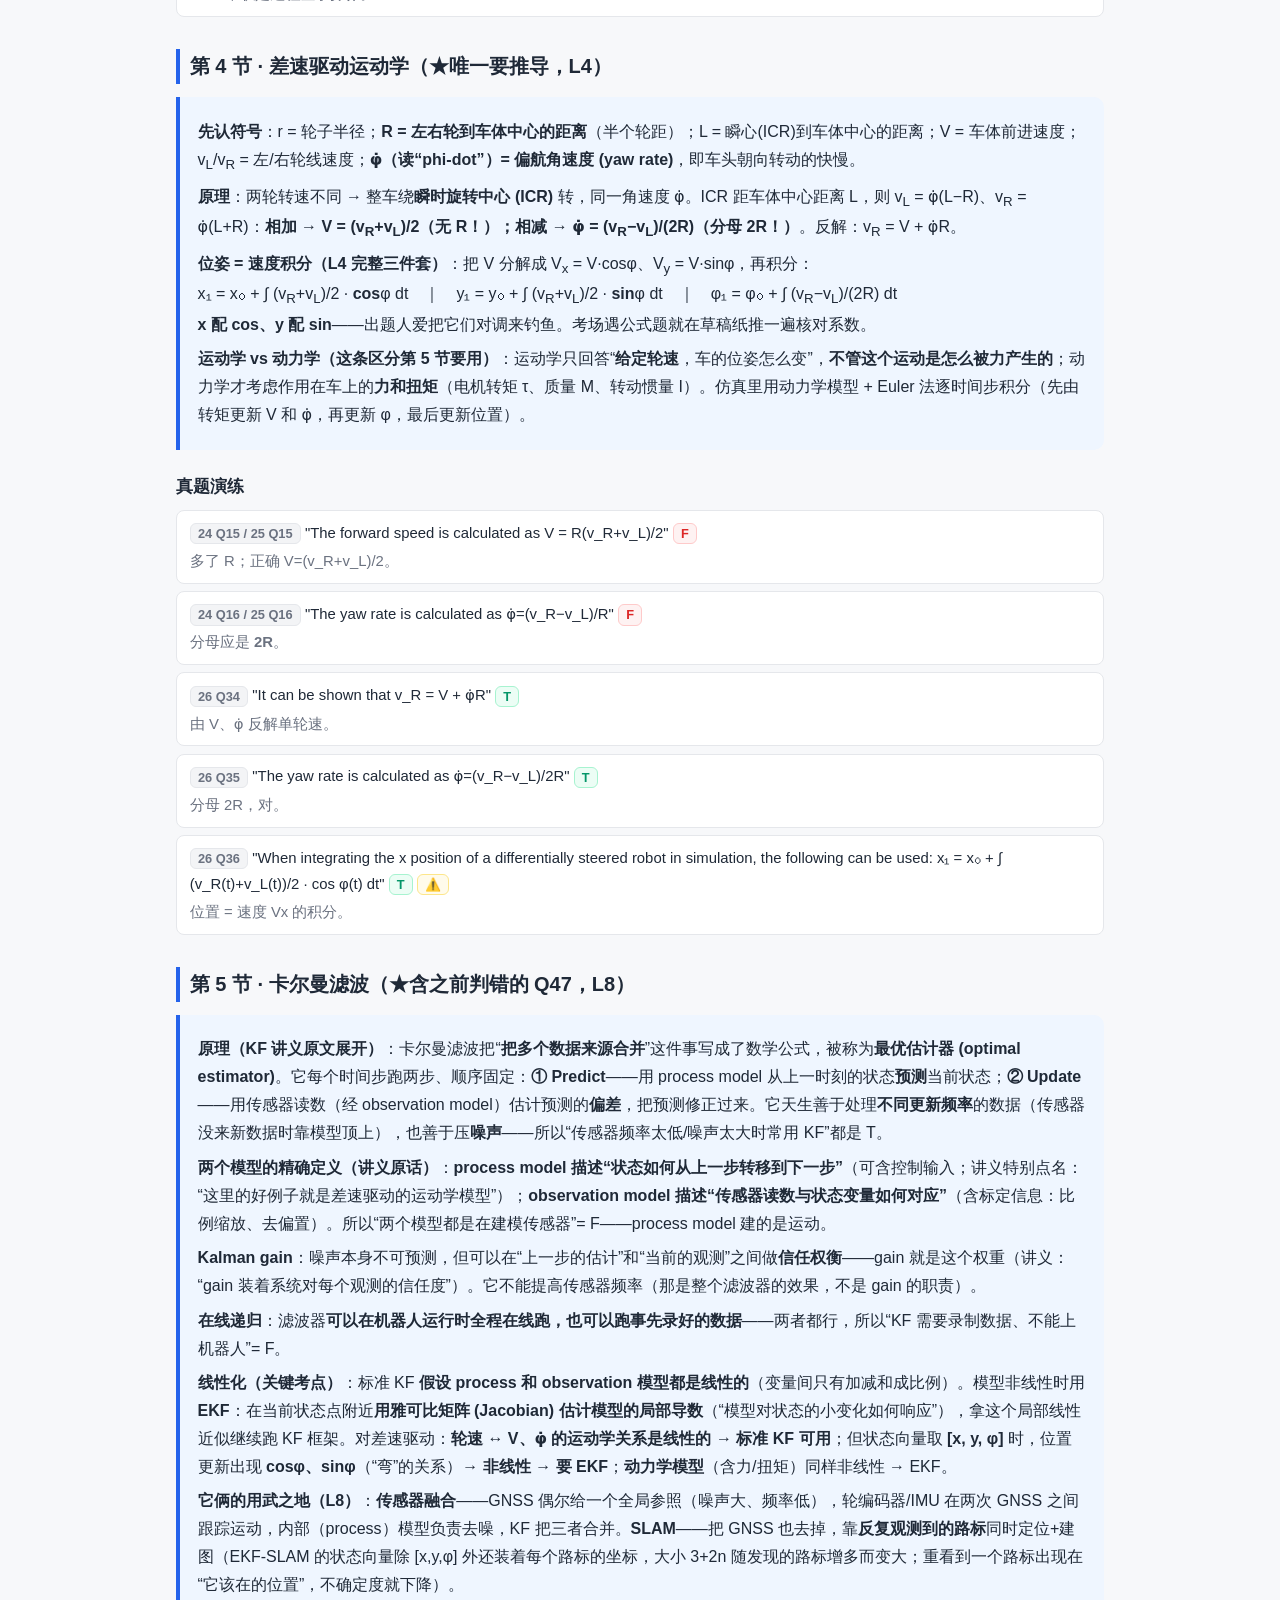
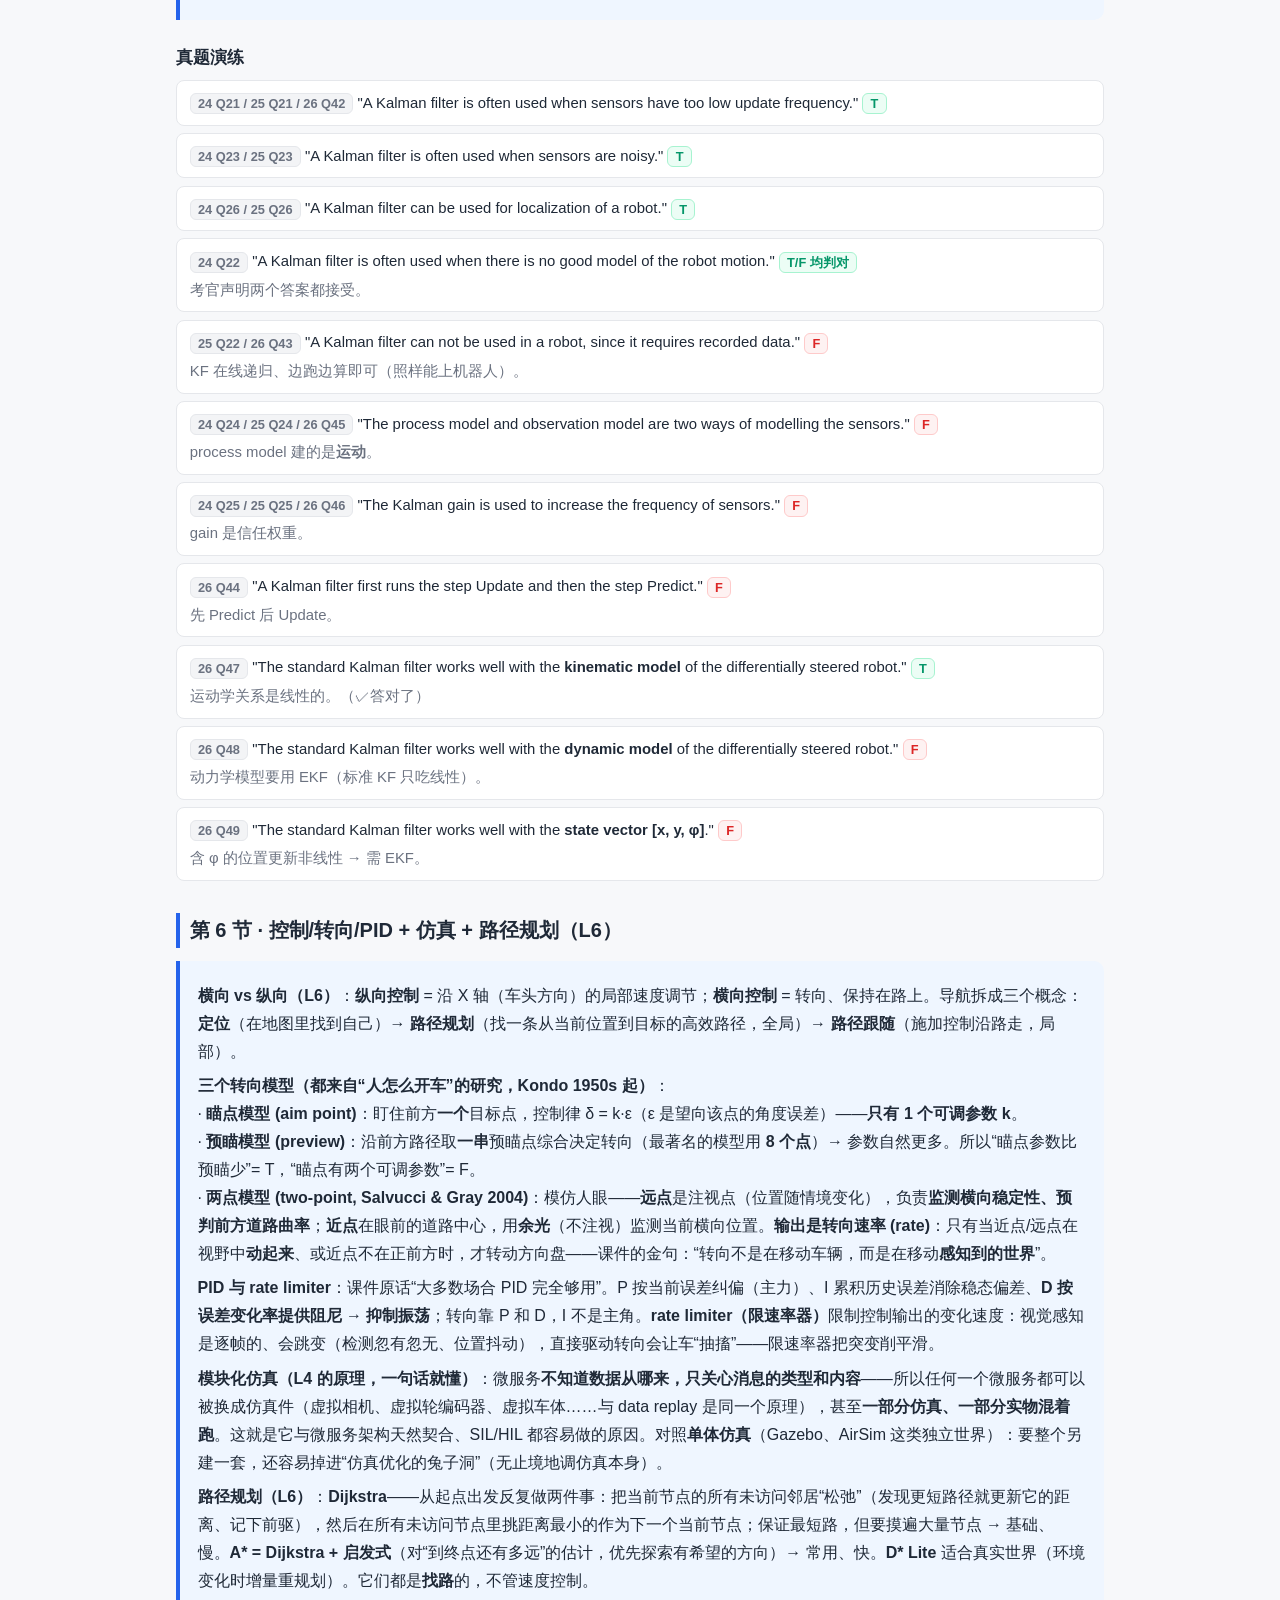
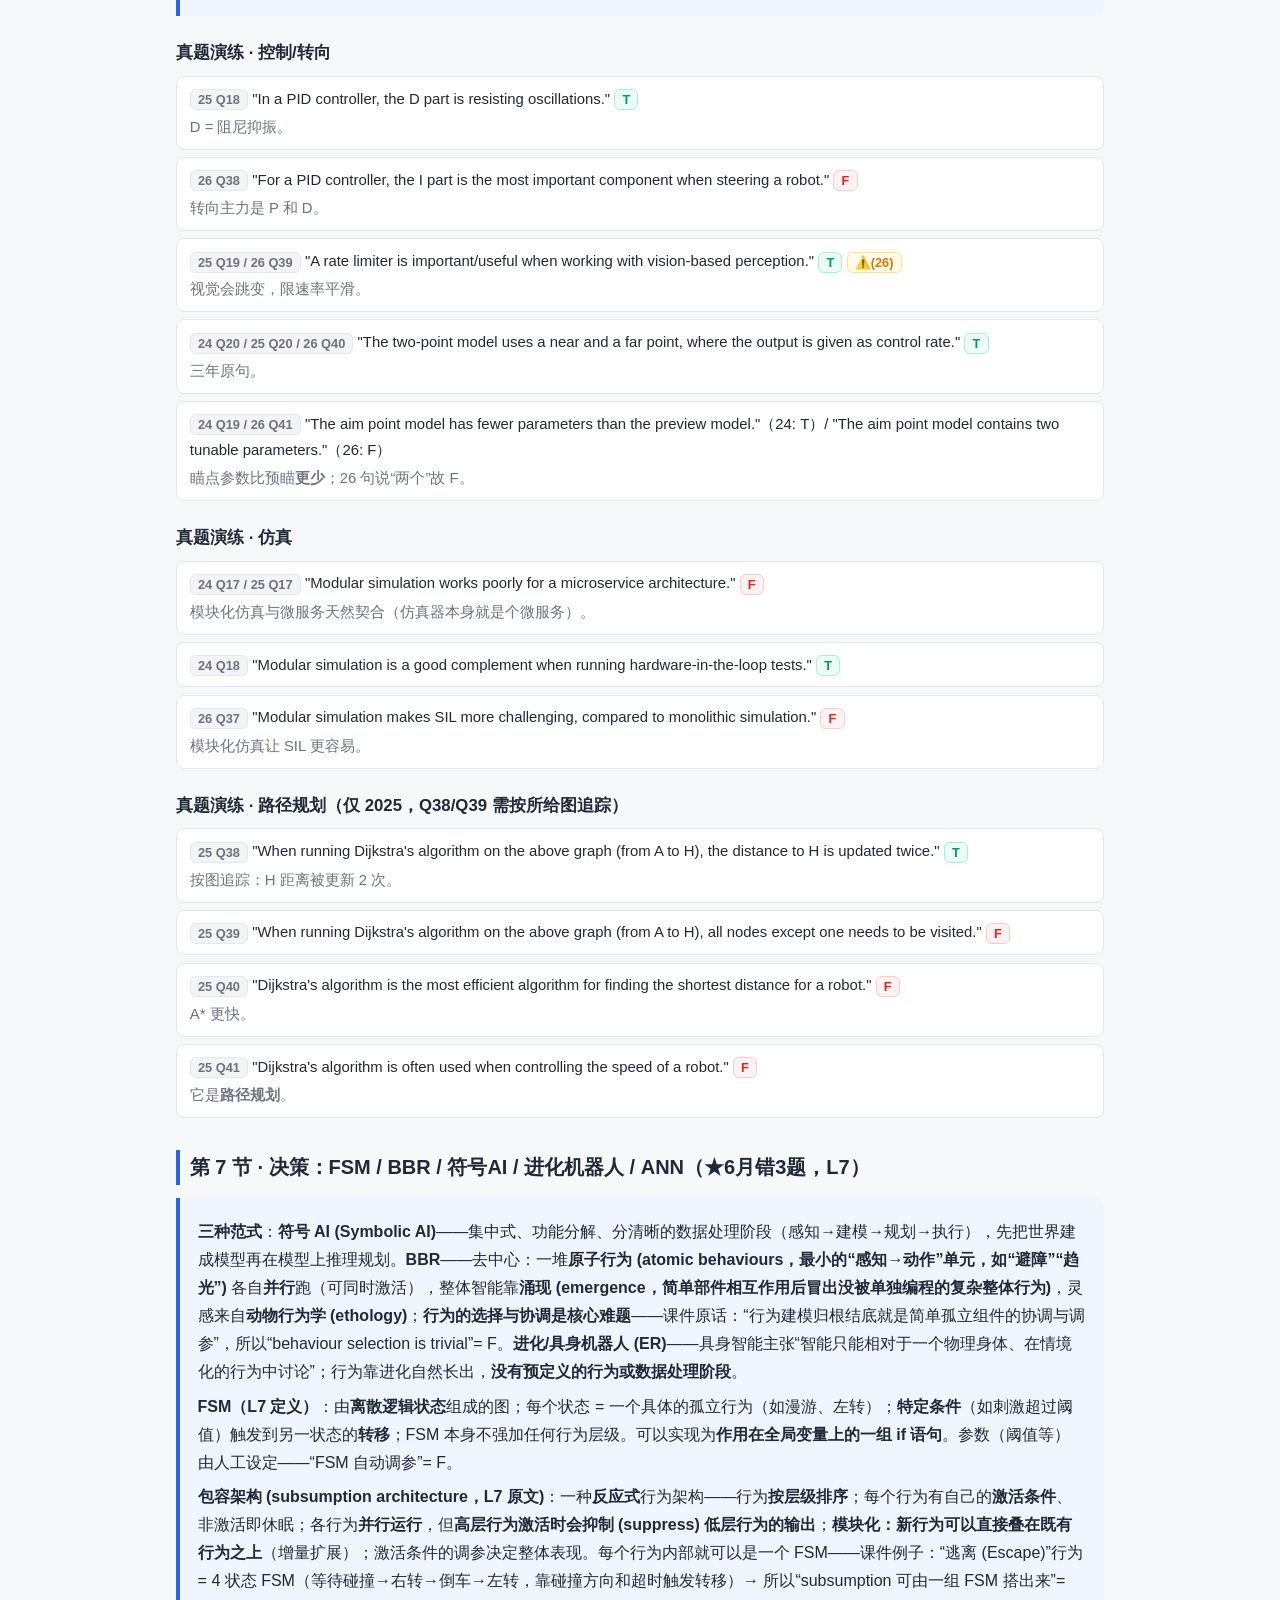
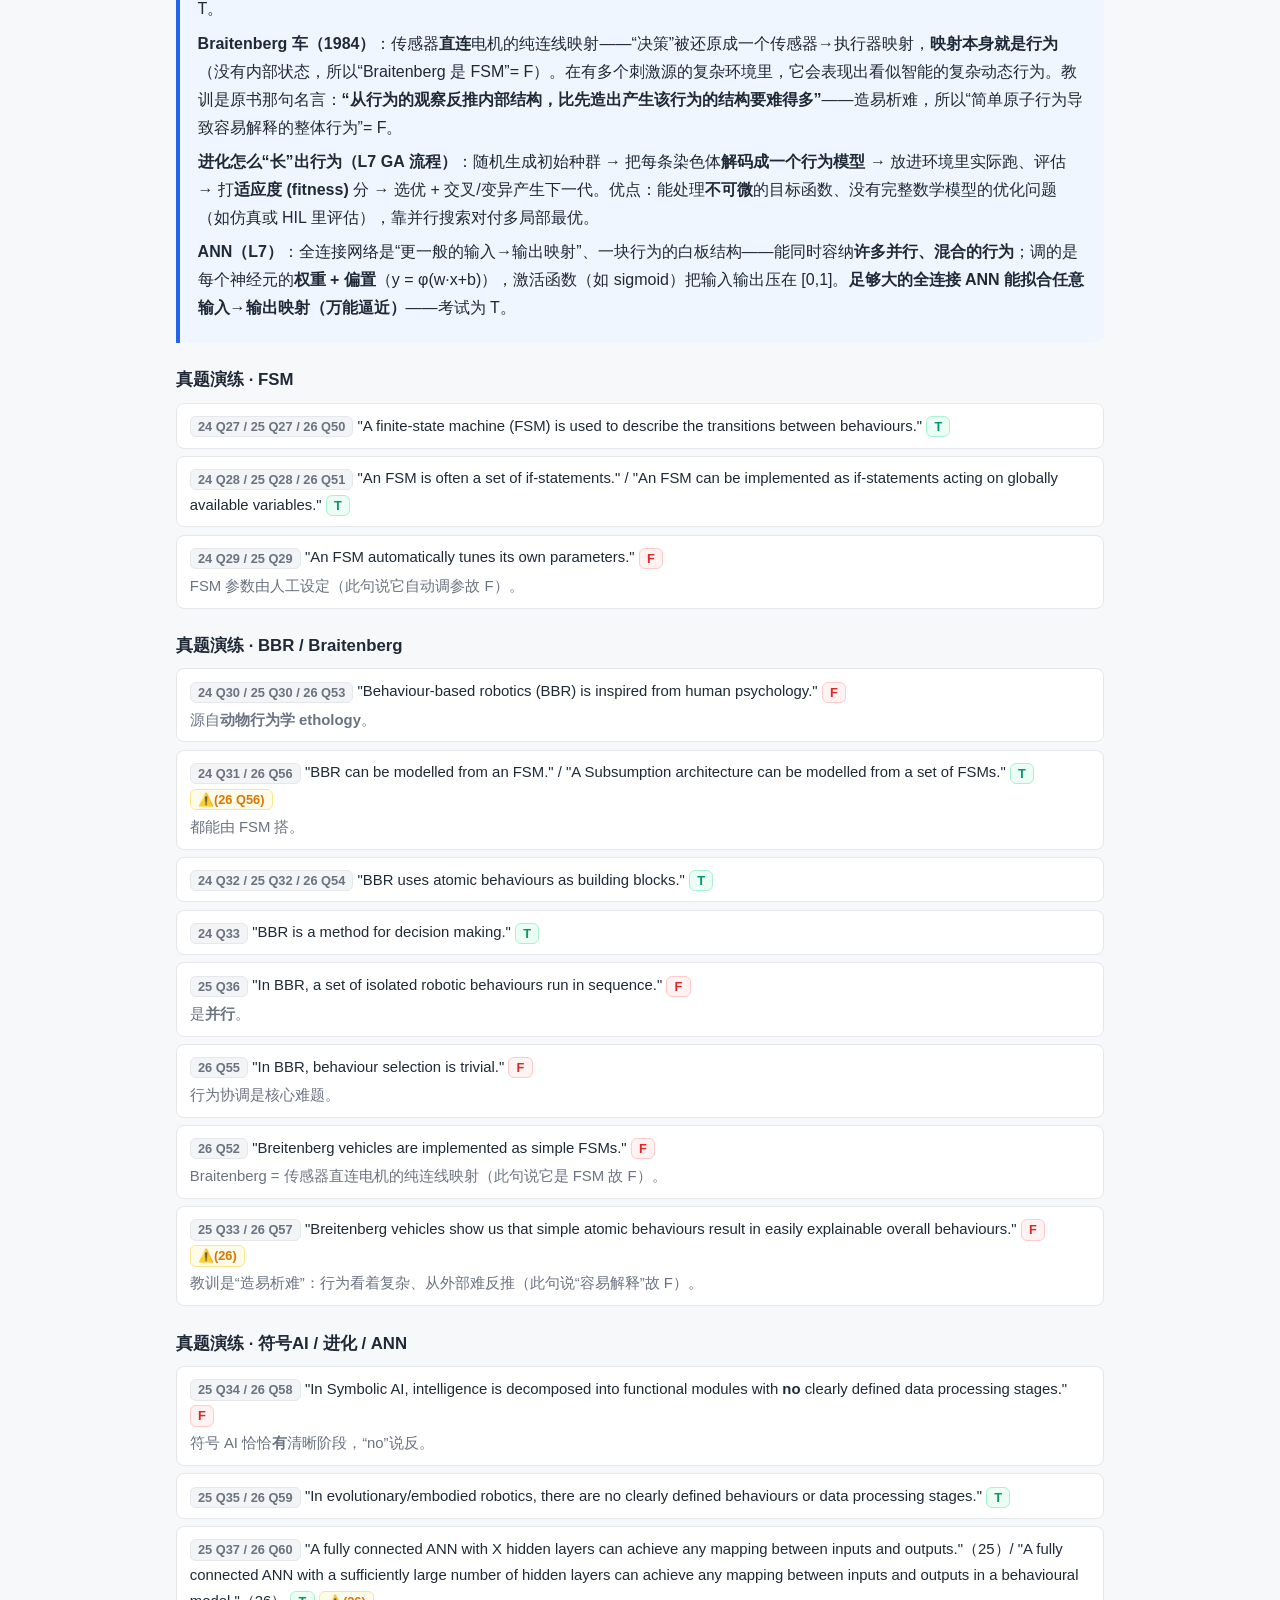
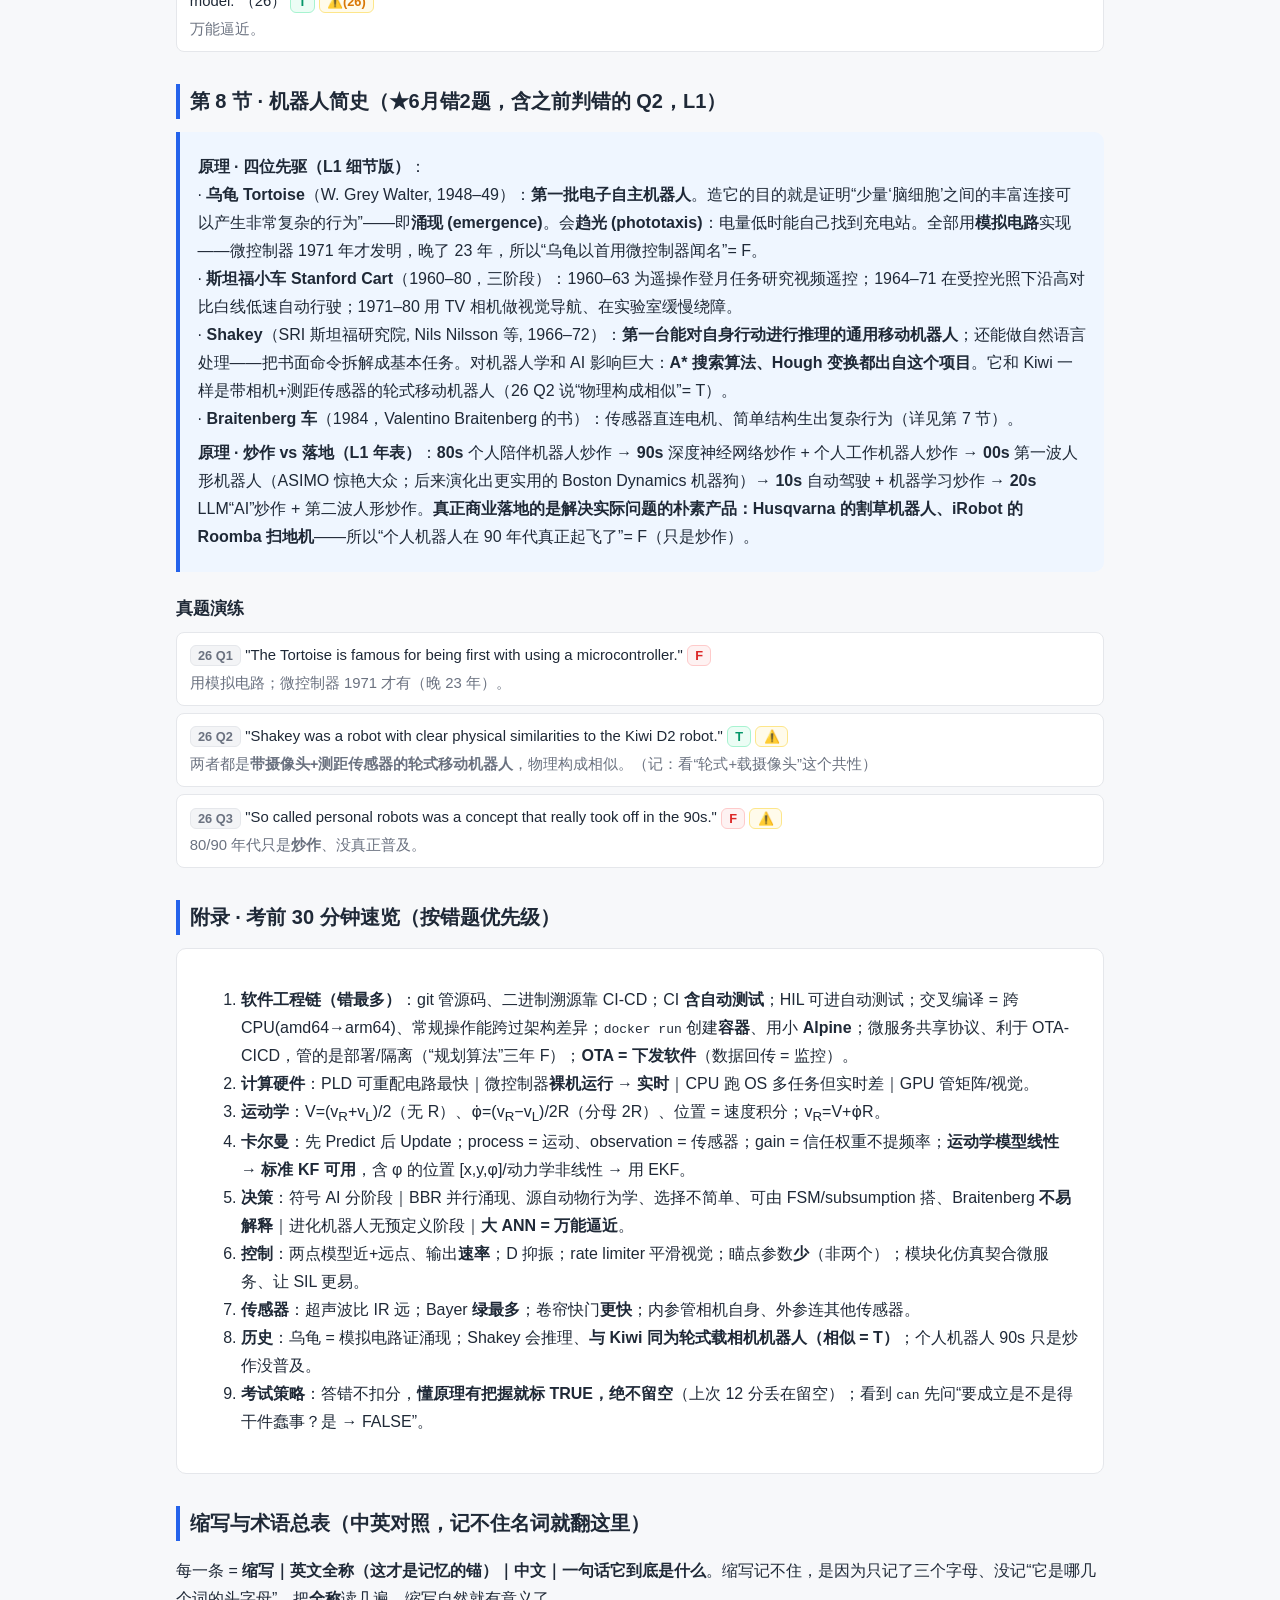
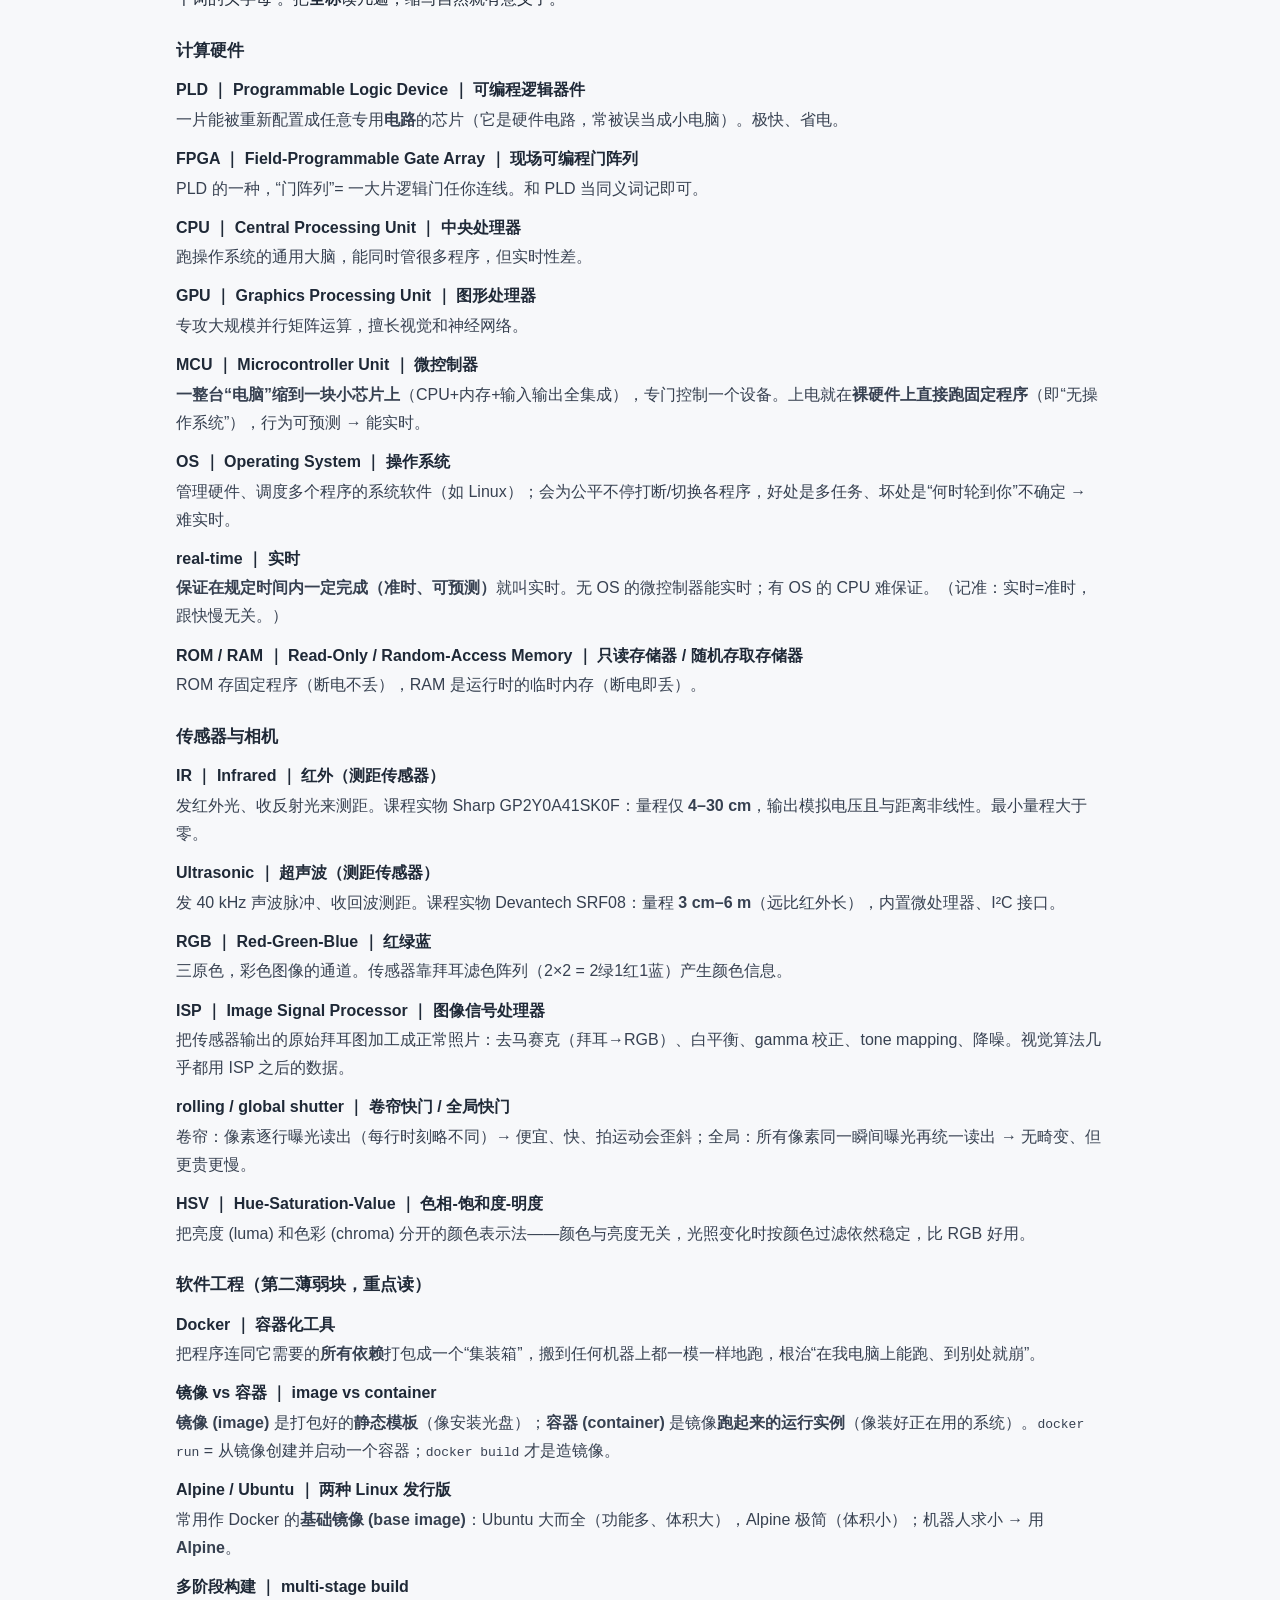
==== commit 23a6617c: "新增错题本 + 跨端同步（Serverless Function + Upstash KV，静态站零构建） - api/errors.js：Vercel Serverless Function，读写 " ====
--- a/index.html
+++ b/index.html
@@ -17,6 +17,7 @@
       <a href="en.html">EN</a>
       <a href="plan.html">复习计划</a>
       <a href="exam.html">自测</a>
+      <a href="wrongbook.html">错题本</a>
     </div>
   </div>
 </nav>
